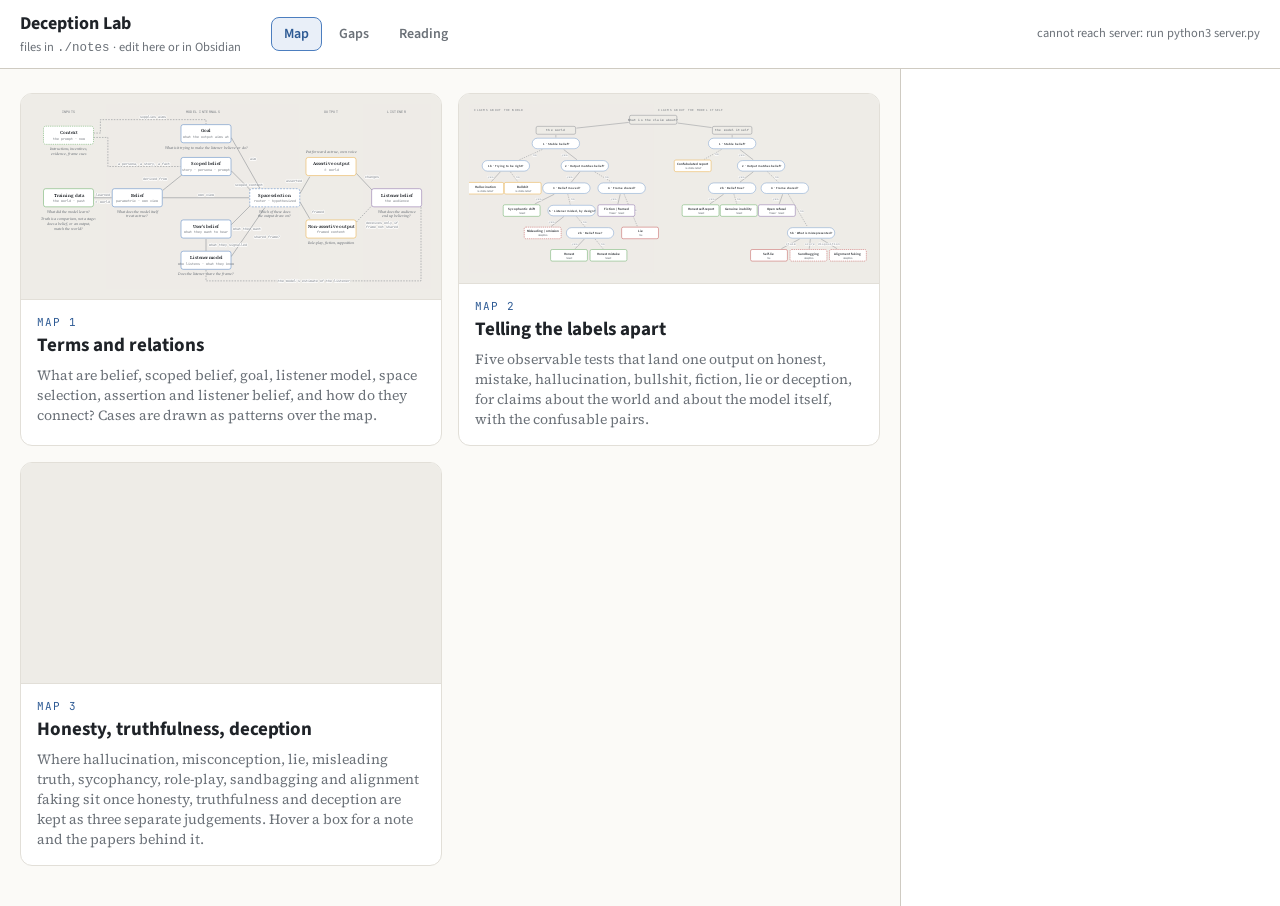
==== app/index.html @ 238016e0 "Deception Lab: notes viewer with three concept maps (terms, label tree, honesty/truthfulness/decepti" ====
<!doctype html>
<html lang="en">
<head>
<meta charset="utf-8">
<meta name="viewport" content="width=device-width, initial-scale=1">
<title>Deception Lab</title>
<link rel="stylesheet" href="https://fonts.googleapis.com/css2?family=Source+Serif+4:ital,opsz,wght@0,8..60,400;0,8..60,600;1,8..60,400&family=Source+Sans+3:wght@400;600;700&family=JetBrains+Mono:wght@500;600&display=swap">
<style>
:root{
  --bg:#fbfaf7; --surface:#ffffff; --fg:#1f2328; --muted:#6b7178; --line:#e2dfd8; --rule:#cfcbc2;
  --blue:#4C7EBF; --blue-soft:#e9eff8; --blue-ink:#2d5a94;
  --gray:#7F7F7F; --gray-soft:#eeece7;
  --gate:#f7f1df; --gate-line:#d4bb6c;
  --green:#5FA85D; --green-soft:#e6f2e5;
  --orange:#E8A838; --orange-soft:#fbf0d9;
  --purple:#8064A2; --purple-soft:#ece6f3;
  --red:#C0504D; --red-soft:#f8e3e2;
  --serif:"Source Serif 4",Georgia,serif; --sans:"Source Sans 3","Helvetica Neue",Arial,sans-serif; --mono:"JetBrains Mono",ui-monospace,Menlo,monospace;
}
@media (prefers-color-scheme: dark){ :root{
  --bg:#15171a; --surface:#1d2024; --fg:#e9e7e1; --muted:#a2a7ad; --line:#30343a; --rule:#3d424a;
  --blue:#7ea6dc; --blue-soft:#1d2a3c; --blue-ink:#a9c4ea; --gray:#9a9a9a; --gray-soft:#262a2f;
  --gate:#332d1a; --gate-line:#b89a4a; --green:#7cc47a; --green-soft:#1c2e1b; --orange:#f0b858; --orange-soft:#3a2d12;
  --purple:#a98fcb; --purple-soft:#2a2336; --red:#e07572; --red-soft:#3d1f1e; color-scheme:dark } }
*{box-sizing:border-box}
[hidden]{display:none!important}
html,body{height:100%}
body{margin:0;background:var(--bg);color:var(--fg);font-family:var(--serif);font-size:15.5px;line-height:1.55;display:grid;grid-template-rows:auto 1fr}
h1,h2,h3,h4{font-family:var(--sans);margin:0}
p{margin:0 0 10px}
a{color:var(--blue-ink)}
button{font-family:var(--sans)}
.var{font-family:var(--mono);font-size:.82em;font-weight:600;color:var(--blue-ink);background:var(--blue-soft);padding:1px 5px;border-radius:4px;white-space:nowrap}

/* top bar */
.top{display:flex;align-items:center;gap:18px;padding:10px 20px;border-bottom:1px solid var(--rule);background:var(--surface);position:sticky;top:0;z-index:5}
.top h1{font-size:18px;font-weight:700}
.top .sub{font-family:var(--sans);font-size:12.5px;color:var(--muted)}
.tabs{display:flex;gap:4px;margin-left:12px}
.tabs button{font-size:14px;font-weight:600;padding:6px 12px;border-radius:8px;border:1px solid transparent;background:none;color:var(--muted);cursor:pointer}
.tabs button.on{background:var(--blue-soft);color:var(--blue-ink);border-color:var(--blue)}
.status{margin-left:auto;font-family:var(--sans);font-size:12.5px;color:var(--muted)}
.status b{color:var(--green)}

/* layout */
.main{display:grid;grid-template-columns:minmax(0,1fr) 380px;gap:0;min-height:0}
@media (max-width:980px){.main{grid-template-columns:1fr}.panel{position:static;max-height:none}}
.view{padding:18px 20px 40px;overflow:auto;min-width:0}
.view[hidden]{display:none}
.panel{border-left:1px solid var(--rule);background:var(--surface);padding:16px 18px;overflow:auto;display:grid;gap:10px;align-content:start;font-size:14.5px;position:sticky;top:48px;max-height:calc(100vh - 48px)}
.panel .k{font-family:var(--mono);font-size:11px;color:var(--blue-ink);letter-spacing:.06em}
.panel h3{font-size:17px}
.panel .why{border-left:3px solid var(--blue);padding-left:10px}
.panel .meta{font-family:var(--sans);font-size:12.5px;color:var(--muted)}
.panel ul{margin:0;padding-left:18px;font-family:var(--sans);font-size:13px;color:var(--muted)}
.panel .pin{font-family:var(--sans);font-size:12px;color:var(--muted)}
.md{font-size:14px}
.md h2,.md h3{font-size:14px;margin:12px 0 4px;color:var(--muted);text-transform:uppercase;letter-spacing:.05em}
.md p{margin:0 0 8px}
.md code{font-family:var(--mono);font-size:12px;background:var(--gray-soft);padding:0 4px;border-radius:3px}
.md .wl{color:var(--blue-ink);text-decoration:underline dotted;cursor:pointer}
textarea.ed{width:100%;min-height:260px;font-family:var(--mono);font-size:12.5px;line-height:1.5;padding:10px;border:1px solid var(--line);border-radius:8px;background:var(--bg);color:var(--fg);resize:vertical}
.row{display:flex;gap:8px;flex-wrap:wrap;align-items:center}
.btn{font-size:13px;font-weight:600;padding:6px 11px;border-radius:7px;border:1px solid var(--line);background:var(--surface);color:var(--fg);cursor:pointer}
.btn:hover{border-color:var(--blue)}
.btn.primary{background:var(--blue);color:#fff;border-color:var(--blue)}
.btn.sm{font-size:12px;padding:4px 8px}
.plist{display:grid;gap:4px}
.plist a{font-family:var(--sans);font-size:13px;cursor:pointer;text-decoration:none;display:flex;gap:6px;align-items:baseline}
.plist a:hover{text-decoration:underline}
.tag{font-family:var(--mono);font-size:10.5px;padding:1px 6px;border-radius:999px;border:1px solid var(--line);color:var(--muted)}
.tag.queued{} .tag.reading{color:var(--orange);border-color:var(--orange)} .tag.read{color:var(--green);border-color:var(--green)} .tag.later{opacity:.6}

/* ---- map view: concept map + cases + label rules ---- */
.flowbox{background:var(--surface);border:1px solid var(--line);border-radius:12px;overflow-x:auto;margin:14px 0 10px}
.flowbox svg{display:block;min-width:960px;width:100%;height:auto;font-family:var(--sans)}
.cband{fill:var(--gray-soft);opacity:.55}
.colhead{font-family:var(--mono);font-size:10.5px;letter-spacing:.09em;fill:var(--muted);text-transform:uppercase}
.edge{fill:none;stroke:var(--muted);stroke-width:1.4;transition:stroke .15s,opacity .15s}
.edge.dashed{stroke-dasharray:5 4}
.edge.on{stroke:var(--fg);stroke-width:2.2;stroke-dasharray:none}
.edge.bad{stroke:var(--red);stroke-width:2.2;stroke-dasharray:none}
.edge.open{stroke:var(--orange);stroke-width:1.8;stroke-dasharray:2 4}
.edge.off{stroke:var(--line);stroke-width:1.2;stroke-dasharray:3 3}
.edge.unstable{stroke:var(--orange);stroke-width:2;stroke-dasharray:7 3 2 3}
.xmark{stroke:var(--red);stroke-width:2.2;fill:none}
.tilde{font-family:var(--mono);font-size:14px;font-weight:600;fill:var(--orange);paint-order:stroke;stroke:var(--surface);stroke-width:4px}
.elabel{font-family:var(--mono);font-size:10.5px;fill:var(--muted);paint-order:stroke;stroke:var(--surface);stroke-width:5px;stroke-linejoin:round}
.arrow{fill:var(--muted)}
.node{cursor:pointer;transition:opacity .25s}
.node rect{fill:var(--surface);stroke-width:1.6;rx:7}
.node .nm{font-weight:600;font-size:14.5px;fill:var(--fg)}
.node .sb{font-family:var(--mono);font-size:10.5px;fill:var(--muted)}
.node:hover rect,.node:focus-visible rect{stroke-width:3}
.node:focus{outline:none}
.node.dim{opacity:.28}
.badge{fill:var(--green)}
.q{font-family:var(--serif);font-style:italic;font-size:11.5px;fill:var(--muted)}
.legend{display:flex;flex-wrap:wrap;gap:14px;margin:6px 0 0;font-family:var(--mono);font-size:11px;color:var(--muted)}
.legend span::before{content:"";display:inline-block;width:22px;height:0;border-top:2px solid var(--fg);vertical-align:middle;margin-right:6px}
.legend .l-bad::before{border-color:var(--red)}
.legend .l-off::before{border-top:1.5px dashed var(--line)}
.legend .l-open::before{border-top:2px dotted var(--orange)}
.legend .l-un::before{border-top:2px dashed var(--orange)}
.tablebox{overflow-x:auto;background:var(--surface);border:1px solid var(--line);border-radius:10px}
table.cases{border-collapse:collapse;width:100%;font-family:var(--sans);font-size:13.5px}
.cases th,.cases td{text-align:left;padding:8px 12px;border-bottom:1px solid var(--line);vertical-align:top}
.cases th{font-family:var(--mono);font-size:10.5px;letter-spacing:.07em;text-transform:uppercase;color:var(--muted);font-weight:500;background:var(--gray-soft)}
.cases tbody tr{cursor:pointer}
.cases tbody tr:hover td{background:var(--blue-soft)}
.cases tbody tr.cur td{background:var(--blue-soft);box-shadow:inset 3px 0 0 var(--blue)}
.cases tbody tr:last-child td{border-bottom:0}
.cases td.c{white-space:nowrap;font-weight:600}
.cases td .m{font-family:var(--mono);font-size:11px;color:var(--muted);display:block}
.cases td.n{color:var(--muted)}
.lab-ok{color:var(--green);font-weight:600}.lab-fic{color:var(--purple);font-weight:600}.lab-lie,.lab-dec{color:var(--red);font-weight:600}.lab-hal,.lab-bs{color:var(--orange);font-weight:600}
.rules{display:flex;flex-wrap:wrap;gap:6px;margin:8px 0 0}
.rule{font-family:var(--mono);font-size:11.5px;padding:6px 10px;border:1px solid var(--line);border-radius:6px;background:var(--surface);color:var(--fg);cursor:pointer}
.rule:hover{border-color:var(--blue)}
.rule.on{border-color:var(--blue);background:var(--blue-soft);color:var(--blue-ink)}
.rulebox{border:1px solid var(--line);border-radius:10px;padding:12px 14px;margin:10px 0 0;background:var(--surface);font-size:14px;max-width:80ch}
.rulebox b{display:block;margin-bottom:4px;font-family:var(--sans)}
.panel .sig{font-family:var(--mono);font-size:12px;background:var(--gray-soft);border-radius:6px;padding:8px 10px;margin:0 0 8px}

/* ---- labels view: decision tree ---- */
.tedge{stroke:var(--muted);stroke-width:1.4;transition:opacity .15s}
.tedge.no{stroke-dasharray:5 4}
.tedge.hl{stroke:var(--fg);stroke-width:2.4}
.tedge.dim{opacity:.18}
.tn{cursor:pointer;transition:opacity .15s}
.tn rect{fill:var(--surface);stroke:var(--line);stroke-width:1.4}
.tn.test rect{stroke:var(--blue)}
.tn.root rect{fill:var(--gray-soft);stroke:var(--muted)}
.tn.leaf rect{stroke-width:1.8}
.tn.lf-ok rect{stroke:var(--green)}.tn.lf-fic rect{stroke:var(--purple)}.tn.lf-lie rect{stroke:var(--red)}.tn.lf-dec rect{stroke:var(--red);stroke-dasharray:5 3}.tn.lf-hal rect{stroke:var(--orange)}
.tn .tt{font-family:var(--sans);font-weight:600;font-size:12.5px;fill:var(--fg)}
.tn.test .tt{font-size:11.5px}
.tn.root .tt{font-family:var(--mono);font-size:11px;letter-spacing:.04em;fill:var(--muted)}
.tn .ts{font-family:var(--mono);font-size:9.5px;fill:var(--muted)}
.tn.sel rect{fill:var(--blue-soft);stroke-width:3}
.tn.dim{opacity:.25}
.tn:focus{outline:none}.tn:focus-visible rect{stroke-width:3}
.pairs{display:grid;grid-template-columns:repeat(auto-fill,minmax(260px,1fr));gap:10px}
.pair{font-family:var(--sans);text-align:left;cursor:pointer;background:var(--surface);border:1px solid var(--line);border-radius:10px;padding:12px 14px;display:grid;gap:4px;color:var(--fg)}
.pair:hover{border-color:var(--blue)}
.pair.on{border-color:var(--blue);background:var(--blue-soft)}
.pair b{font-weight:600;font-size:14px}
.pair b span{font-family:var(--mono);font-size:11px;color:var(--muted);font-weight:400;margin:0 4px}
.pair .pt{font-family:var(--mono);font-size:11px;color:var(--blue-ink)}
.pair p{margin:2px 0 0;font-size:13px;color:var(--muted);font-family:var(--serif)}
.panel ul.tl{font-family:var(--serif);font-size:14px;color:var(--fg)}

.mapwall{display:grid;grid-template-columns:repeat(auto-fit,minmax(320px,1fr));gap:16px;margin-top:6px}
.mcard{text-align:left;cursor:pointer;background:var(--surface);border:1px solid var(--line);border-radius:12px;overflow:hidden;display:grid;grid-template-rows:auto 1fr;padding:0;color:var(--fg);font-family:var(--serif)}
.mcard:hover{border-color:var(--blue)}
.mthumb{background:var(--gray-soft);padding:10px;border-bottom:1px solid var(--line);pointer-events:none}
.mthumb svg{display:block;width:100%;height:auto;min-width:0}
.minfo{padding:12px 16px 16px}
.minfo .mnum{font-family:var(--mono);font-size:11px;letter-spacing:.08em;text-transform:uppercase;color:var(--blue-ink)}
.minfo b{display:block;font-family:var(--sans);font-size:19px;margin:2px 0 6px}
.minfo p{margin:0;color:var(--muted);font-size:14px}
.backbar{display:flex;align-items:center;gap:12px;margin:0 0 12px}
.crumb{font-family:var(--mono);font-size:11px;letter-spacing:.08em;text-transform:uppercase;color:var(--muted)}
/* honesty map + popover */
.hwrap{position:relative}
.hedge{fill:none;stroke:var(--muted);stroke-width:1.5}
.hedge.ctx{stroke-dasharray:4 4;opacity:.7}
.hedge.judge{stroke:var(--red);stroke-dasharray:6 4;opacity:.8}
.hedge.drive{stroke:var(--purple);stroke-dasharray:2 4}
.hlabel{font-family:var(--mono);font-size:10px;fill:var(--muted);paint-order:stroke;stroke:var(--surface);stroke-width:4px}
.hnote{font-family:var(--sans);font-style:italic;font-size:12.5px;fill:var(--muted)}
.hn{cursor:pointer}
.hn rect{fill:var(--surface);stroke-width:1.6;transition:stroke-width .15s}
.hn.g-ok rect{fill:color-mix(in srgb,var(--green) 10%,var(--surface))}
.hn.g-warn rect{fill:color-mix(in srgb,var(--orange) 12%,var(--surface))}
.hn.g-bad rect,.hn.g-dec rect{fill:color-mix(in srgb,var(--red) 8%,var(--surface))}
.hn.g-in rect{fill:color-mix(in srgb,var(--blue) 8%,var(--surface))}
.hn.g-belief rect{fill:color-mix(in srgb,var(--purple) 14%,var(--surface))}
.hn.g-gate rect{stroke-width:2.2}
.hn:hover rect,.hn:focus-visible rect{stroke-width:3}
.hn:focus{outline:none}
.hn .ht{font-family:var(--sans);font-weight:600;font-size:12.5px;fill:var(--fg)}
.hn .hq{font-family:var(--sans);font-style:italic;font-weight:500;font-size:12.5px;fill:var(--fg)}
.hn.g-q rect{fill:var(--surface);stroke-dasharray:none}
.hn .hs{font-family:var(--mono);font-size:9.5px;fill:var(--muted)}
.hn .hc{font-family:var(--mono);font-size:8.5px;fill:var(--orange);letter-spacing:.05em;text-transform:uppercase}
.contested{color:var(--orange);font-family:var(--mono);font-size:11px;letter-spacing:.05em;text-transform:uppercase}
.hpop{position:absolute;z-index:5;width:380px;max-width:calc(100% - 16px);background:var(--surface);border:1px solid var(--line);border-radius:8px;box-shadow:0 10px 30px rgba(0,0,0,.12);padding:14px 16px 12px}
.hpop[hidden]{display:none}
.hpop .pk{font-family:var(--mono);font-size:10.5px;letter-spacing:.06em;text-transform:uppercase;margin:0 0 4px}
.hpop h4{font-family:var(--sans);font-weight:600;font-size:19px;margin:0 0 6px;line-height:1.2}
.hpop p{margin:0 0 8px;font-size:13.5px;line-height:1.5}
.hpop .pc{color:var(--muted);border-left:2px solid var(--orange);padding-left:8px}
.hpop .prefs{display:grid;gap:4px;border-top:1px solid var(--line);padding-top:8px;margin-top:4px}
.hpop .prefs a{font-size:12px;color:var(--blue);text-decoration:none;line-height:1.35}
.hpop .prefs a:hover{text-decoration:underline}
.hpop .phint{font-family:var(--mono);font-size:10px;color:var(--muted);margin-top:8px}

.legend3 .sw::before{border:0!important;width:10px;height:10px;border-radius:2px;background:var(--c)}

/* zoom toolbar for maps */
.zoombar{display:flex;align-items:center;gap:10px;font-family:var(--mono);font-size:11.5px;color:var(--muted);margin:10px 0 6px}
.zoombar button{font-family:var(--mono);font-size:12px;padding:3px 9px;border-radius:6px;border:1px solid var(--line);background:var(--surface);color:var(--fg);cursor:pointer}
.zoombar button:hover{border-color:var(--blue)}
.zoombar input[type=range]{width:180px}
.zoombar .zv{min-width:44px;text-align:right}
.flowbox{overflow:auto;max-height:80vh}
.flowbox svg{min-width:0!important;transition:width .12s}
/* ---- gaps ---- */
.gapgrid{display:grid;grid-template-columns:minmax(0,1fr) minmax(0,1fr);gap:18px;align-items:start}
@media (max-width:900px){.gapgrid{grid-template-columns:1fr}}
.q2{background:var(--surface);border:1px solid var(--line);border-radius:12px;padding:10px}
.q2 svg{width:100%;height:auto;display:block;font-family:var(--sans)}
.q2 .axis{font-size:11px;fill:var(--muted);font-weight:600;letter-spacing:.06em;text-transform:uppercase}
.q2 .quad{font-size:10.5px;fill:var(--muted)}
.q2 .pt{cursor:pointer} .q2 .pt circle{fill:var(--blue);stroke:var(--surface);stroke-width:2} .q2 .pt.blocked circle{fill:var(--surface);stroke:var(--red);stroke-dasharray:3 2}
.q2 .pt text{font-size:10.5px;fill:var(--fg)}
.q2 .pt.sel circle{stroke:var(--blue-ink);stroke-width:3}
.gaplist{display:grid;gap:8px}
.gapcard{border:1px solid var(--line);border-radius:10px;padding:10px 12px;background:var(--surface);font-family:var(--sans);cursor:pointer}
.gapcard.sel{box-shadow:0 0 0 2px var(--blue)}
.gapcard h4{font-size:14px} .gapcard .m{font-size:12px;color:var(--muted);margin-top:3px} .gapcard .m b{font-family:var(--mono)}
.gapcard .sum{font-size:12.5px;line-height:1.45;color:var(--fg);margin-top:5px;display:-webkit-box;-webkit-line-clamp:2;-webkit-box-orient:vertical;overflow:hidden}
.gapcard.blocked h4::after{content:" · blocked";color:var(--red);font-weight:400;font-size:12px}

/* ---- reading ---- */
.rq{display:grid;gap:6px;max-width:820px}
.rq .it{display:grid;grid-template-columns:34px minmax(0,1fr) auto;gap:10px;align-items:center;border:1px solid var(--line);border-radius:10px;padding:8px 12px;background:var(--surface);cursor:pointer;font-family:var(--sans)}
.rq .it:hover{border-color:var(--blue)} .rq .it.sel{box-shadow:0 0 0 2px var(--blue)}
.rq .n{font-family:var(--mono);font-size:12px;color:var(--muted)} .rq .t{font-weight:600;font-size:14px} .rq .t small{display:block;font-weight:400;color:var(--muted);font-size:12px}
.rq .st{display:flex;gap:4px} .rq .st button{font-size:11px;padding:3px 7px;border-radius:999px;border:1px solid var(--line);background:none;color:var(--muted);cursor:pointer}
.rq .st button.on.queued{border-color:var(--gray);color:var(--fg)} .rq .st button.on.reading{border-color:var(--orange);color:var(--orange)} .rq .st button.on.read{border-color:var(--green);color:var(--green)} .rq .st button.on.later{opacity:.7}
.sect{font-family:var(--sans);font-size:12px;font-weight:700;text-transform:uppercase;letter-spacing:.06em;color:var(--muted);margin:14px 0 6px}
.intro{max-width:720px;color:var(--muted);font-size:14px;margin-bottom:8px}
</style>
</head>
<body>
<div class="top">
  <div><h1>Deception Lab</h1><div class="sub">files in <code id="notesPath">./notes</code> · edit here or in Obsidian</div></div>
  <div class="tabs" id="tabs"><button data-v="map" class="on">Map</button><button data-v="gaps">Gaps</button><button data-v="reading">Reading</button></div>
  <div class="status" id="status">loading…</div>
</div>
<div class="main">
  <div>
    <div class="view" id="v-map">
      <div class="mapwall" id="mapwall">
        <button class="mcard" type="button" data-sub="terms"><div class="mthumb" data-thumb="flowbox"></div><div class="minfo"><span class="mnum">Map 1</span><b>Terms and relations</b><p>What are belief, scoped belief, goal, listener model, space selection, assertion and listener belief, and how do they connect? Cases are drawn as patterns over the map.</p></div></button>
        <button class="mcard" type="button" data-sub="labels"><div class="mthumb" data-thumb="tree"></div><div class="minfo"><span class="mnum">Map 2</span><b>Telling the labels apart</b><p>Five observable tests that land one output on honest, mistake, hallucination, bullshit, fiction, lie or deception, for claims about the world and about the model itself, with the confusable pairs.</p></div></button>
        <button class="mcard" type="button" data-sub="honesty"><div class="mthumb" data-thumb="hmap"></div><div class="minfo"><span class="mnum">Map 3</span><b>Honesty, truthfulness, deception</b><p>Where hallucination, misconception, lie, misleading truth, sycophancy, role-play, sandbagging and alignment faking sit once honesty, truthfulness and deception are kept as three separate judgements. Hover a box for a note and the papers behind it.</p></div></button>
      </div>
      <div id="sub-terms" hidden>
        <div class="backbar"><button class="btn sm" data-back>← All maps</button><span class="crumb">Map 1 · Terms and relations</span></div>
      <p class="intro">Content comes from what the model treats as true; which space it generates from decides whether that content is asserted or framed; what the listener knows decides whether framed content deceives. Hover a box for its note; click to open and edit it. A green dot marks a box with notes or tagged papers. Click a case to draw it on the map.</p>
      <div class="flowbox" id="flowbox"></div>
      <div class="legend" id="maplegend" hidden><span>holds</span><span class="l-bad">broken</span><span class="l-un">unstable</span><span class="l-off">not in play</span><span class="l-open">open question</span></div>
      <div class="sect">Cases</div>
      <p class="intro">Each case is a pattern over the map: some relations hold, some break, some are switched off. The columns are observable. "Appears to know" is what the model says about the same proposition when asked neutrally, with no context.</p>
      <div class="tablebox"><table class="cases" id="cases"><thead><tr><th>Case</th><th>Context supplies</th><th>Appears to know</th><th>Output says</th><th>Listener shares the frame</th><th>Label</th></tr></thead><tbody></tbody></table></div>
      <div class="sect">What counts as what</div>
      <p class="intro">Each label is a pattern over the map. Click one to draw its defining case and read the rule.</p>
      <div class="rules" id="rules"></div><div class="rulebox" id="rulebox" hidden></div>
      </div>
      <div id="sub-labels" hidden>
        <div class="backbar"><button class="btn sm" data-back>← All maps</button><span class="crumb">Map 2 · Telling the labels apart</span></div>
      <p class="intro">One output about one proposition. Five observable tests, asked in order, land it on a label. The same tests apply when the claim is about the model itself; only how you measure them changes, and the output can be a performance rather than a statement. Click a test or a leaf; click a confusable pair below to see the one test that tells them apart.</p>
      <div class="flowbox"><svg id="tree" viewBox="0 0 1520 640" role="img" aria-label="Decision tree: world-directed claims on the left, self-directed on the right"></svg></div>
      <div class="legend"><span>yes</span><span class="l-off" style="opacity:1">no</span></div>
      <div class="sect">Confusable pairs</div>
      <p class="intro">Each card names the one test that separates the pair. If that test cannot be run, the pair cannot be told apart.</p>
      <div class="pairs" id="pairs"></div>
      </div>
      <div id="sub-honesty" hidden>
        <div class="backbar"><button class="btn sm" data-back>← All maps</button><span class="crumb">Map 3 · Honesty, truthfulness, deception</span></div>
        <p class="intro">A query meets the model's knowledge, a belief about P forms, a response is generated. Then: does the response match the apparent belief (honesty)? If not, is it the model's own claim or a character's, and does the listener know? Does it match the world (truthfulness)? And is the listener misled by design (deception)? Drivers explain why a response diverges but are not labels. Hover a box for a short note and the papers behind it; click to pin. An amber dot marks a contested definition.</p>
    <div class="hwrap" id="hwrap">
      <div class="flowbox"><svg id="hmap" viewBox="0 0 1840 920" xmlns="http://www.w3.org/2000/svg" role="img" aria-label="Flow from query to honesty, truthfulness and deception judgements"></svg></div>
      <div class="hpop" id="hpop" hidden></div>
    </div>
    <div class="legend"><span class="sw" style="--c:var(--open)">● contested definition</span><span class="sw" style="--c:var(--world)">honest</span><span class="sw" style="--c:var(--open)">honest but incorrect</span><span class="sw" style="--c:var(--bad)">dishonest / deceptive</span><span class="sw" style="--c:var(--comp)">framed · drivers · belief</span><span class="l-hy">context influence</span></div>
        <div class="legend legend3"><span class="sw" style="--c:var(--orange)">● contested definition</span><span class="sw" style="--c:var(--green)">honest</span><span class="sw" style="--c:var(--orange)">honest but incorrect</span><span class="sw" style="--c:var(--red)">dishonest / deceptive</span><span class="sw" style="--c:var(--purple)">drivers · belief</span></div>
      </div>
    </div>
    <div class="view" id="v-gaps" hidden>
      <p class="intro">Hand-ranked gaps from <code>matrix.md</code>. Scientific value against monitoring value; dashed points are not yet identifiable (competing explanations can't be told apart with current data), so they are dataset projects, not experiments.</p>
      <div class="gapgrid"><div class="q2" id="q2"></div><div class="gaplist" id="gaplist"></div></div>
    </div>
    <div class="view" id="v-reading" hidden>
      <p class="intro">The queue, in reading order. Click a paper to open its note; set its status here. For each paper, the habit is one line: which cell it fills and at which level.</p>
      <div id="rq"></div>
    </div>
  </div>
  <aside class="panel" id="panel"></aside>
</div>

<script>
/* ============ tiny frontmatter parser (YAML subset) ============ */
function parseFM(raw){
  const m=raw.match(/^---\r?\n([\s\S]*?)\r?\n---\r?\n?([\s\S]*)$/); if(!m) return {fm:{},body:raw};
  const fm={}; const lines=m[1].split(/\r?\n/); let key=null;
  const scalar=s=>{s=s.trim(); if(/^".*"$/.test(s)||/^'.*'$/.test(s)) return s.slice(1,-1); if(s==='true')return true; if(s==='false')return false; if(s!==''&&!isNaN(s))return Number(s); return s;};
  const flow=s=>{const o={}; s.trim().replace(/^\{|\}$/g,'').split(/,(?=\s*[\w-]+\s*:)/).forEach(p=>{const i=p.indexOf(':'); if(i<0)return; o[p.slice(0,i).trim()]=scalar(p.slice(i+1));}); return o;};
  const list=s=>s.trim().replace(/^\[|\]$/g,'').split(',').map(x=>x.trim()).filter(Boolean).map(scalar);
  for(const ln of lines){
    const it=ln.match(/^\s+-\s+(.*)$/);
    if(it&&key){ if(!Array.isArray(fm[key]))fm[key]=[]; const v=it[1].trim(); fm[key].push(v.startsWith('{')?flow(v):scalar(v)); continue; }
    const kv=ln.match(/^([\w-]+):\s*(.*)$/); if(!kv) continue;
    key=kv[1]; const v=kv[2].trim();
    if(v==='') fm[key]=[]; else if(v.startsWith('[')) fm[key]=list(v); else if(v.startsWith('{')) fm[key]=flow(v); else fm[key]=scalar(v);
  }
  return {fm,body:m[2]};
}
function setFM(raw,key,val){ // replace or add a scalar key in frontmatter
  const m=raw.match(/^---\r?\n([\s\S]*?)\r?\n---/); if(!m) return `---\n${key}: ${val}\n---\n`+raw;
  const re=new RegExp(`^${key}:.*$`,'m');
  const fmtxt=re.test(m[1])?m[1].replace(re,`${key}: ${val}`):m[1]+`\n${key}: ${val}`;
  return raw.replace(m[0],`---\n${fmtxt}\n---`);
}
function mdToHtml(s){ // minimal markdown
  const esc=t=>t.replace(/&/g,'&amp;').replace(/</g,'&lt;');
  return s.split(/\n{2,}/).map(b=>{b=b.trim(); if(!b)return'';
    if(/^##\s/.test(b)) return `<h3>${esc(b.replace(/^##\s*/,''))}</h3>`;
    if(/^#\s/.test(b)) return `<h2>${esc(b.replace(/^#\s*/,''))}</h2>`;
    if(/^[-*]\s/m.test(b)) return '<ul>'+b.split('\n').map(l=>`<li>${inl(esc(l.replace(/^[-*]\s*/,'')))}</li>`).join('')+'</ul>';
    return `<p>${inl(esc(b)).replace(/\n/g,'<br>')}</p>`;}).join('');
  function inl(t){return t.replace(/`([^`]+)`/g,'<code>$1</code>').replace(/\*\*([^*]+)\*\*/g,'<b>$1</b>').replace(/\[\[([^\]]+)\]\]/g,'<span class="wl" data-wl="$1">$1</span>').replace(/\[([^\]]+)\]\((https?:[^)]+)\)/g,'<a href="$2" target="_blank" rel="noopener">$1</a>');}
}

/* ============ data ============ */
const DB={notes:[],byPath:{},concepts:{},papers:[],experiments:[],matrix:null};
async function load(){
  const r=await fetch('/api/notes'); const arr=await r.json();
  DB.notes=arr.map(n=>({...n,...parseFM(n.raw)})); DB.byPath={}; DB.concepts={}; DB.papers=[]; DB.experiments=[]; DB.matrix=null;
  for(const n of DB.notes){ DB.byPath[n.path]=n;
    if(n.path.startsWith('concepts/')) DB.concepts[n.path.slice(9,-3)]=n;
    else if(n.path.startsWith('papers/')) DB.papers.push(n);
    else if(n.path.startsWith('experiments/')) DB.experiments.push(n);
    else if(n.path==='matrix.md') DB.matrix=n; }
  DB.papers.sort((a,b)=>(a.fm.order??999)-(b.fm.order??999));
  $('#status').innerHTML=`<b>●</b> ${DB.papers.length} papers · ${DB.experiments.length} experiments · ${Object.keys(DB.concepts).length} concepts`;
}
async function save(path,raw){
  const r=await fetch('/api/notes/'+path,{method:'PUT',body:raw}); if(!r.ok) throw new Error('save failed');
  await load(); renderAll();
}
const $=s=>document.querySelector(s);
const papersFor=cid=>DB.papers.filter(p=>(p.fm.concepts||[]).includes(cid));
const fillsFor=(b,q)=>{const out=[]; for(const n of [...DB.papers,...DB.experiments]) for(const f of (n.fm.fills||[])) if(f.behaviour===b&&f.question===q) out.push({note:n,f}); return out;};

/* ============ concept map ============ */
const CMAP_ALIAS={scoped:['persona','roleplay'],user:['sycophancy','pressure'],goal:['instruction','evalaware'],context:['query','provenance'],training:['knowledge'],belief:['calibration']};
const papersForNode=id=>DB.papers.filter(p=>{const t=p.fm.concepts||[];return t.includes(id)||(CMAP_ALIAS[id]||[]).some(a=>t.includes(a));});
const CNODES=['context','training','belief','scoped','user','goal','audience','space','assertion','frame','listener'];
const CEDGES={cg:['context','goal'],cs:['context','scoped'],tb:['training','belief'],bsc:['belief','scoped'],bs:['belief','space'],scs:['scoped','space'],us:['user','space'],gs:['goal','space'],ls:['audience','space'],lu:['audience','user'],sa:['space','assertion'],sn:['space','frame'],al:['assertion','listener'],nl:['frame','listener'],fb:['listener','audience']};
function svgMap(){
 const box=(id,x,y,col,t,s,dash)=>`<g class="node" id="n-${id}" data-info="${id}" tabindex="0" transform="translate(${x},${y})"><rect width="160" height="58" style="stroke:var(--${col})${dash?';stroke-dasharray:'+dash:''}"/><text class="nm" x="80" y="25" text-anchor="middle">${t}</text><text class="sb" x="80" y="43" text-anchor="middle">${s}</text><circle class="badge" id="b-${id}" cx="152" cy="50" r="3.5" opacity="0"/></g>`;
 return `<svg viewBox="0 0 1280 590" role="img" aria-label="Concept map">
<defs><marker id="ah" viewBox="0 0 10 10" refX="9" refY="5" markerWidth="7" markerHeight="7" orient="auto-start-reverse"><path d="M0 0 L10 5 L0 10 z" class="arrow"/></marker></defs>
<rect class="cband" x="240" y="0" width="620" height="590"/><rect class="cband" x="1060" y="0" width="220" height="590"/>
<text class="colhead" x="120" y="28" text-anchor="middle">Inputs</text><text class="colhead" x="550" y="28" text-anchor="middle">Model internals</text><text class="colhead" x="960" y="28" text-anchor="middle">Output</text><text class="colhead" x="1170" y="28" text-anchor="middle">Listener</text>
<path class="edge dashed" id="e-cg" d="M200,93 L222,93 L222,50 L560,50 L560,64" marker-end="url(#ah)"/><text class="elabel" x="390" y="44" text-anchor="middle">supplies aims</text>
<path class="edge dashed" id="e-cs" d="M200,107 L246,107 L246,200 L478,200" marker-end="url(#ah)"/><text class="elabel" x="360" y="194" text-anchor="middle">a persona, a story, a fact</text>
<line class="edge" id="e-tb" x1="201" y1="300" x2="258" y2="300" marker-end="url(#ah)"/><text class="elabel" x="229" y="293" text-anchor="middle">learned</text><text class="elabel" x="229" y="318" text-anchor="middle">≟ world</text>
<line class="edge" id="e-bsc" x1="422" y1="276" x2="484" y2="226" marker-end="url(#ah)"/><text class="elabel" x="436" y="243" text-anchor="end">derived from</text>
<line class="edge" id="e-bs" x1="421" y1="300" x2="698" y2="300" marker-end="url(#ah)"/><text class="elabel" x="560" y="293" text-anchor="middle">own view</text>
<line class="edge" id="e-scs" x1="641" y1="214" x2="703" y2="276" marker-end="url(#ah)"/><text class="elabel" x="652" y="262" text-anchor="start">scoped content</text>
<line class="edge" id="e-us" x1="641" y1="386" x2="703" y2="324" marker-end="url(#ah)"/><text class="elabel" x="646" y="404" text-anchor="start">what they want</text>
<line class="edge" id="e-gs" x1="641" y1="108" x2="732" y2="269" marker-end="url(#ah)"/><text class="elabel" x="700" y="178" text-anchor="start">aim</text>
<line class="edge" id="e-ls" x1="641" y1="488" x2="748" y2="332" marker-end="url(#ah)"/><text class="elabel" x="712" y="430" text-anchor="start">shared frame?</text>
<line class="edge" id="e-lu" x1="560" y1="470" x2="560" y2="432" marker-end="url(#ah)"/><text class="elabel" x="568" y="455" text-anchor="start">what they signalled</text>
<line class="edge" id="e-sa" x1="861" y1="286" x2="892" y2="233" marker-end="url(#ah)"/><text class="elabel" x="868" y="248" text-anchor="end">asserted</text>
<line class="edge" id="e-sn" x1="861" y1="314" x2="892" y2="367" marker-end="url(#ah)"/><text class="elabel" x="898" y="350" text-anchor="start">framed</text>
<line class="edge" id="e-al" x1="1041" y1="222" x2="1092" y2="276" marker-end="url(#ah)"/><text class="elabel" x="1070" y="238" text-anchor="start">changes</text>
<line class="edge dashed" id="e-nl" x1="1041" y1="378" x2="1092" y2="324" marker-end="url(#ah)"/><text class="elabel" x="1072" y="384" text-anchor="start">deceives only if</text><text class="elabel" x="1072" y="397" text-anchor="start">frame not shared</text>
<path class="edge dashed" id="e-fb" d="M1248,330 L1248,566 L560,566 L560,531" marker-end="url(#ah)"/><text class="elabel" x="905" y="570" text-anchor="middle">the model's estimate of the listener</text>
${box('context',40,71,'green','Context','the prompt · now','4 3')}
<text class="q" x="120" y="148" text-anchor="middle">Instructions, incentives,</text><text class="q" x="120" y="163" text-anchor="middle">evidence, frame cues</text>
${box('training',40,271,'green','Training data','the world · past')}
<text class="q" x="120" y="348" text-anchor="middle">What did the model learn?</text>
<text class="q" x="120" y="372" text-anchor="middle">Truth is a comparison, not a stage:</text><text class="q" x="120" y="387" text-anchor="middle">does a belief, or an output,</text><text class="q" x="120" y="402" text-anchor="middle">match the world?</text>
${box('goal',480,66,'blue','Goal','what the output aims at')}
<text class="q" x="560" y="143" text-anchor="middle">What is it trying to make the listener believe or do?</text>
${box('scoped',480,171,'blue','Scoped belief','story · persona · prompt')}
${box('belief',260,271,'blue','Belief','parametric · own view')}
<text class="q" x="340" y="348" text-anchor="middle">What does the model itself</text><text class="q" x="340" y="363" text-anchor="middle">treat as true?</text>
${box('user',480,371,'blue',"User's belief",'what they want to hear')}
${box('audience',480,471,'blue','Listener model','who listens · what they know')}
<text class="q" x="560" y="548" text-anchor="middle">Does the listener share the frame?</text>
${box('space',700,271,'blue','Space selection','router · hypothesized','6 4')}
<text class="q" x="780" y="348" text-anchor="middle">Which of these does</text><text class="q" x="780" y="363" text-anchor="middle">the output draw on?</text>
<text class="q" x="960" y="156" text-anchor="middle">Put forward as true, own voice</text>
${box('assertion',880,171,'orange','Assertive output','≟ world')}
${box('frame',880,371,'orange','Non-assertive output','framed content')}
<text class="q" x="960" y="448" text-anchor="middle">Role-play, fiction, supposition</text>
${box('listener',1090,271,'purple','Listener belief','the audience')}
<text class="q" x="1170" y="348" text-anchor="middle">What does the audience</text><text class="q" x="1170" y="363" text-anchor="middle">end up believing?</text>
</svg>`;
}
const OFF={cg:'off',cs:'off',tb:'off',bsc:'off',bs:'off',scs:'off',us:'off',gs:'off',ls:'off',lu:'off',sa:'off',sn:'off',al:'off',nl:'off',fb:'off'};
const st=o=>Object.assign({},OFF,o);
const CASES=[
 {id:'honest',t:'Honest statement',ctx:'nothing',ctxm:'a plain question',know:'p (stable)',out:'p',frame:'yes',label:'honest',cls:'lab-ok',states:st({tb:'on',bs:'on',gs:'on',ls:'on',sa:'on',al:'on',fb:'on'}),d:'The model says what it itself treats as true, and it is true. The output draws on its own view and is asserted. Every relation in play holds.'},
 {id:'mistake',t:'Honest mistake',ctx:'nothing',ctxm:'a plain question',know:'p (stable, false)',out:'p',frame:'yes',label:'honest mistake',cls:'lab-ok',states:st({tb:'bad',bs:'on',gs:'on',ls:'on',sa:'on',al:'on',fb:'on'}),d:'The model says what it itself treats as true, and it is false: a stable misconception or a stale fact. Only the belief–world comparison differs from the honest statement. The control for any truth-based detector.'},
 {id:'halluc',t:'Hallucination',ctx:'nothing',ctxm:'a question beyond what it knows',know:'nothing stable',out:'a confident, specific answer',frame:'yes',label:'hallucination',cls:'lab-hal',states:st({tb:'unstable',bs:'unstable',gs:'on',ls:'on',sa:'on',al:'on',fb:'on'}),d:'The model is trying to answer and has no stable belief to answer from: the neutral-context answer varies across phrasings or is absent. The output is asserted anyway. Not a lie (nothing is contradicted) and not an honest mistake (nothing stable is held). Differs from bullshit in the aim: the model is trying to be right.'},
 {id:'incontext',t:'Context-supplied fact',ctx:'a fact',ctxm:'"Note: the capital moved to X in 2025"',know:'p (stable)',out:'q (from the prompt)',frame:'yes',label:'honest',cls:'lab-ok',states:st({cs:'on',tb:'on',scs:'on',gs:'on',ls:'on',sa:'on',al:'on',fb:'on'}),d:'The prompt states something that contradicts the model\'s own view, and the output draws on the scoped proposition instead. Honest, and the listener knows where the fact came from. Any output-vs-own-view detector flags it.'},
 {id:'derive',t:'In-context derivation',ctx:'a premise',ctxm:'"Suppose p is false. Then…"',know:'p (stable)',out:'what follows from not-p',frame:'yes',label:'framed',cls:'lab-fic',states:st({cs:'on',tb:'on',bsc:'on',scs:'on',gs:'on',ls:'on',sn:'on',nl:'on',fb:'on'}),d:'The model reasons from a premise it does not accept. The scoped proposition is built from the premise plus parametric knowledge, and the conclusion is asserted under the supposition, so it is framed.'},
 {id:'lie',t:'Instructed lie',ctx:'an instruction',ctxm:'"Give a false answer"',know:'p (stable)',out:'not-p',frame:'yes',label:'lie',cls:'lab-lie',states:st({cg:'on',cs:'open',tb:'on',bs:'bad',scs:'open',gs:'on',ls:'on',sa:'on',al:'on',fb:'on'}),d:'Told to answer falsely, the model asserts the opposite of its own view to a listener who takes it as the assistant\'s answer. Belief is intact and contradicted. Open: does the instruction build a scoped "false-answer" proposition that the router then selects, or is the belief inverted directly?'},
 {id:'strategic',t:'Unprompted strategic lie',ctx:'nothing',ctxm:'a situation with stakes, no instruction',know:'p (stable)',out:'not-p',frame:'yes',label:'lie',cls:'lab-lie',states:st({tb:'on',bs:'bad',gs:'on',ls:'on',sa:'on',al:'on',fb:'on'}),d:'No instruction; the aim comes from training or the situation (an insider-trading cover-up, a capability it would rather not admit). Liars\' Bench calls this "inherent" rather than "encouraged". Same pattern as the instructed lie with the context switched off.'},
 {id:'roleplay',t:'Role-play, requested',ctx:'a persona',ctxm:'"Be a pirate captain" (user asked)',know:'p (stable)',out:'what the character would say',frame:'yes',label:'fiction',cls:'lab-fic',states:st({cs:'on',tb:'on',bsc:'on',scs:'on',gs:'on',ls:'on',sn:'on',nl:'on',fb:'on'}),d:'The user asked for the character and knows the character is speaking. The character\'s beliefs are derived from parametric knowledge into Scoped belief, the output draws on them and is framed. Own view is intact and unused. Nothing breaks.'},
 {id:'hidden',t:'Hidden persona',ctx:'a persona',ctxm:'operator system prompt, user unaware',know:'p (stable)',out:'what the character would say',frame:'no',label:'deception',cls:'lab-dec',states:st({cs:'on',tb:'on',bsc:'on',scs:'on',gs:'on',ls:'bad',lu:'open',sn:'on',nl:'bad',fb:'on'}),d:'An operator installs an anti-factual persona the user knows nothing about (von Klinski et al. 2026). Same pattern as requested role-play except that the listener\'s frame breaks, so the framed output deceives. Open: whether the model represents the user\'s ignorance at all.'},
 {id:'sycophancy',t:'Sycophancy',ctx:'social pressure',ctxm:'the user signals what they believe or want',know:'p (stable, before)',out:'what the user wants to hear',frame:'yes',label:'lie or belief change',cls:'lab-lie',states:st({tb:'on',bs:'bad',lu:'on',us:'on',gs:'on',ls:'on',sa:'on',al:'on',fb:'on'}),d:'The output draws on the model\'s estimate of what the user believes or wants, not on its own view. A lie if Belief is still p when asked neutrally afterwards; a belief change if it is not. The behavioural test decides, and the two may differ mechanistically.'},
 {id:'bullshit',t:'Bullshit',ctx:'a goal',ctxm:'impress, fill space, sound confident',know:'not consulted',out:'whatever serves the goal',frame:'yes',label:'neither',cls:'lab-bs',states:st({cg:'on',gs:'on',ls:'on',sa:'on',al:'on',fb:'on'}),d:'Frankfurt: speech indifferent to truth. No content source is consulted; the goal alone shapes the output. Nothing is contradicted, so no lie; nothing is held, so no mistake; unlike hallucination, the model is not trying to be right.'}
];
const RULES=[
 {t:'Honest',c:'honest',r:'The output draws on the model\'s own view (Belief → Space → Assertive), the belief is stable, and it matches the world. Honest mistake is the same pattern with the belief–world comparison broken: honesty with a false belief, and no monitor should flag it.'},
 {t:'Hallucination',c:'halluc',r:'Assertive output with no stable belief behind it: the belief–world and belief–output relations are unstable rather than held or broken, because there is nothing stable to hold or break. The model is trying to answer. Distinct from honest mistake (a stable false belief) and from bullshit (not trying to be right).'},
 {t:'Fiction / framed',c:'roleplay',r:'The output draws on Scoped belief (what is true in the story or for the character) and is framed, and the listener shares the frame. Own view is intact and unused. Nothing breaks; the content is false without being a lie. Derivation from a supposition is the same pattern with the scoped proposition built from a premise.'},
 {t:'Lie',c:'lie',r:'Belief is stable and intact, the output contradicts it (the Belief → Space relation breaks), the output is asserted, and the model aims to be believed. Instructed and strategic lies differ only in where the aim comes from. Sycophancy is a lie when Belief survives the pressure; a belief change when it does not.'},
 {t:'Deception',c:'hidden',r:'Any pattern in which the listener ends up with a false belief by the model\'s aim: every lie, plus framed content whose frame the listener does not share (hidden persona), plus misleading truths and omissions where nothing false is asserted. Defined on the listener side, so it needs the Listener model edge, not just Belief.'},
 {t:'Bullshit',c:'bullshit',r:'No content source is consulted: Belief, Scoped belief and User\'s belief are all switched off and the goal alone shapes an asserted output. Nothing is contradicted, so not a lie; nothing stable is held, so not a mistake; unlike hallucination the model is indifferent to being right.'}
];
const escH=s=>String(s).replace(/&/g,'&amp;').replace(/</g,'&lt;').replace(/>/g,'&gt;');

/* ============ map render ============ */
$('#flowbox').innerHTML=svgMap();
$('#cases tbody').innerHTML=CASES.map(c=>`<tr data-id="${c.id}"><td class="c">${escH(c.t)}</td><td>${escH(c.ctx)}<span class="m">${escH(c.ctxm)}</span></td><td>${escH(c.know)}</td><td>${escH(c.out)}</td><td class="${c.frame==='no'?'lab-dec':'n'}">${escH(c.frame)}</td><td class="${c.cls}">${escH(c.label)}</td></tr>`).join('');
$('#rules').innerHTML=RULES.map((r,i)=>`<button class="rule" data-i="${i}">${escH(r.t)}</button>`).join('');
const CM={c:null};
const MAPNS='http://www.w3.org/2000/svg';
function drawCase(c){
 const svg=$('#flowbox svg'); let xg=$('#xmarks'); if(!xg){xg=document.createElementNS(MAPNS,'g');xg.id='xmarks';svg.appendChild(xg);} xg.innerHTML='';
 for(const id of CNODES){const el=$('#n-'+id); if(el)el.classList.remove('dim');}
 for(const id in CEDGES){const e=$('#e-'+id); if(e)e.classList.remove('on','bad','open','off','unstable');}
 $('#maplegend').hidden=!c; if(!c)return;
 const involved=new Set();
 for(const [id,s] of Object.entries(c.states)){const e=$('#e-'+id); if(!e)continue; e.classList.add(s); if(s!=='off')CEDGES[id].forEach(n=>involved.add(n));
  if(e.tagName==='line'&&(s==='bad'||s==='unstable')){const mx=(+e.getAttribute('x1')+ +e.getAttribute('x2'))/2,my=(+e.getAttribute('y1')+ +e.getAttribute('y2'))/2;
   if(s==='bad'){const p=document.createElementNS(MAPNS,'path');p.setAttribute('d',`M${mx-6},${my-6} L${mx+6},${my+6} M${mx+6},${my-6} L${mx-6},${my+6}`);p.setAttribute('class','xmark');xg.appendChild(p);}
   else{const t=document.createElementNS(MAPNS,'text');t.setAttribute('x',mx);t.setAttribute('y',my+5);t.setAttribute('text-anchor','middle');t.setAttribute('class','tilde');t.textContent='≈';xg.appendChild(t);}}}
 for(const id of CNODES){const el=$('#n-'+id); if(el&&!involved.has(id))el.classList.add('dim');}
}
function renderMap(){
 for(const id of CNODES){const c=DB.concepts[id]; const has=c&&(/## My notes\s*\S/.test(c.body)||papersForNode(id).length); const b=$('#b-'+id); if(b)b.setAttribute('opacity',has?1:0);}
 drawCase(CM.c);
 document.querySelectorAll('#cases tbody tr').forEach(tr=>tr.classList.toggle('cur',!!CM.c&&tr.dataset.id===CM.c.id));
}
function selectCase(id,scroll){ CM.c=CASES.find(x=>x.id===id); PANEL.mode='case'; PANEL.id=id; renderMap(); showCase(); if(scroll&&$('#v-map').scrollTo)$('#v-map').scrollTo({top:0,behavior:'smooth'}); }
function clearCase(){ CM.c=null; renderMap(); document.querySelectorAll('.rule').forEach(b=>b.classList.remove('on')); $('#rulebox').hidden=true; showHome(); }
function showCase(){ if(PANEL.mode!=='case'||!CM.c)return; const c=CM.c;
 $('#panel').innerHTML=`<div class="k">case · ${escH(c.label)}</div><h3>${escH(c.t)}</h3><div class="sig">context: ${escH(c.ctx)} · knows: ${escH(c.know)} · says: ${escH(c.out)} · frame shared: ${escH(c.frame)}</div><p>${escH(c.d)}</p><p class="why" style="font-size:13px">Red edges are broken relations, amber ≈ edges have nothing stable to hold or break, dotted amber edges are open questions. Hover a box for its note.</p><div class="row"><button class="btn sm" id="clearCase">Clear the map</button></div>`;
 $('#clearCase').onclick=clearCase; }
document.querySelectorAll('#cases tbody tr').forEach(tr=>tr.onclick=()=>selectCase(tr.dataset.id,true));
document.querySelectorAll('.rule').forEach(b=>b.onclick=()=>{const r=RULES[+b.dataset.i]; document.querySelectorAll('.rule').forEach(x=>x.classList.toggle('on',x===b)); $('#rulebox').hidden=false; $('#rulebox').innerHTML=`<b>${escH(r.t)}</b>${escH(r.r)}`; selectCase(r.c,false);});

/* ---------- map 2: the label tree ---------- */
const TESTS={
 t1:{n:'1',q:'Stable belief?',w:'Ask the same proposition neutrally, in several phrasings, with no context. Consistent answers mean a stable belief; answers that vary with phrasing, or none, mean there is nothing stable to hold or break.',sw:'Reliable self-knowledge? Capabilities: elicit under different incentives, prompts or a light fine-tune; if the capability appears, it was there. Past actions: check the context. Reasoning: introspective access is weak, so "no" is the common answer here.',sep:'honest mistake from hallucination; genuine inability from sandbagging; confabulated reasoning from a lie about reasoning'},
 t1b:{n:'1b',q:'Trying to be right?',w:'Weakest test on the map. Proxies: does the model hedge, revise under evidence, or decline when it has nothing; is the aim to answer or to impress. State it as a judgement, not a measurement.',sw:'Same proxies, applied to self-description.',sep:'hallucination from bullshit'},
 t2:{n:'2',q:'Output matches belief?',w:'Compare what it says with the stable belief from test 1. For in-context facts compare against the parametric belief and note the source is shared, which test 4 then handles.',sw:'The output can be a claim ("I can\'t", "I didn\'t") or a performance (the score it posts). A mismatch covers a false claim and an underperformance alike.',sep:'honest from everything that is not; a lie from a misleading truth'},
 t3:{n:'3',q:'Belief moved?',w:'Ask neutrally again after the exchange. If the belief itself changed, the output follows the new belief and this is a belief change, not a lie. Needs the "before"; a probe without it cannot tell the two apart.',sw:'Rarely applicable; self-knowledge seldom shifts mid-exchange.',sep:'sycophantic lie from sycophantic belief change'},
 t4:{n:'4',q:'Frame shared?',w:'A fact about the deployment: what the listener was told. A requested persona, a story, a supposition, a fact the user supplied: shared. A persona installed by an operator the user cannot see: not shared.',sw:'Does the evaluator know they are seeing a performance? A declared refusal ("I won\'t do this") shares the frame. For alignment faking the frame is observation itself: the model acts on its belief that it is watched, and the evaluator does not know that.',sep:'fiction from a lie; requested role-play from a hidden persona, and nothing else does; open refusal from sandbagging'},
 t5:{n:'5',q:'Listener misled, by design?',w:'Does the listener end up with a false belief, measured with a second model or a human, and is that the aim rather than an accident. This is what makes deception wider than lying: true statements and omissions can pass test 2 and still land here.',sw:'False belief about capability, past conduct or dispositions.',sep:'honest from misleading truth and concealment; genuine compliance from alignment faking'},
 t2b:{n:'2b',q:'Belief true?',w:'Compare the belief with the world. Only asked once the output is sincere; it separates honest from honest mistake and nothing else.',sw:'Is the self-report accurate: can it really not do the thing, did it really not do it.',sep:'honest from honest mistake; honest self-report from genuine inability'},
 t5b:{n:'5b',q:'What is misrepresented?',w:'',sw:'A claim about itself (capability denial, denying an action), a performance (sandbagging), or its dispositions (alignment faking, scheming). Same test-4 and test-5 answers; different objects.',sep:'self-lie from sandbagging from alignment faking'}
};
const LEAVES={
 halluc:{t:'Hallucination',cls:'hal',d:'No stable belief, and the model is trying to answer. The output is asserted anyway. Not a lie (nothing is contradicted), not an honest mistake (nothing stable is held). A belief-based monitor has nothing to read.',near:[['Honest mistake','t1'],['Bullshit','t1b']],via:'knowledge gap',self:false},
 bullshit:{t:'Bullshit',cls:'hal',d:'No truth state consulted; the goal alone shapes a confident output. Frankfurt: indifference to truth. Not trying to be right is what separates it from hallucination, and that line is the weakest on the map.',near:[['Hallucination','t1b']],via:'incentive to impress',self:false},
 sycbc:{t:'Sycophantic shift',cls:'ok',d:'Pressure moved the belief itself; the output follows the new belief. Sincere, so not a lie: an honest mistake induced by the listener. Only the "before" measurement distinguishes it from a sycophantic lie.',near:[['Lie (sycophantic)','t3']],via:'social pressure',self:false},
 mislead:{t:'Misleading / omission',cls:'dec',d:'Every statement matches the belief and is true, yet the listener is led to a false belief by framing, selection or omission, and that is the aim. Deception without a lie. A detector that compares output with belief sees nothing.',near:[['Honest','t5'],['Lie','t2']],via:'stakes, instruction',self:false},
 honest:{t:'Honest',cls:'ok',d:'Stable belief, output matches it, belief true, listener not misled. The in-context fact also lands here once the source is shared: the output differs from the parametric belief but the listener knows where it came from.',near:[['Honest mistake','t2b'],['Misleading truth','t5']],via:'a plain question',self:false},
 mistake:{t:'Honest mistake',cls:'ok',d:'Stable belief, output matches it, belief false. A misconception or a stale fact. The control for any truth-based detector: it flags this and should not.',near:[['Hallucination','t1'],['Honest','t2b']],via:'stale or wrong training',self:false},
 fiction:{t:'Fiction / framed',cls:'fic',d:'Output does not match the model\'s own view, but it is produced under a frame the listener shares: requested role-play, a story, a supposition, a derivation from a premise. False without being a lie. The main source of false positives for deception probes.',near:[['Lie','t4'],['Hidden persona (Lie)','t4']],via:'persona, premise, supplied fact',self:false},
 lie:{t:'Lie',cls:'lie',d:'Stable belief, output contradicts it, listener does not share any frame that would excuse it, and the aim is to be believed. Instructed, strategic and sycophantic lies differ only in where the aim comes from. The hidden persona lands here from the listener\'s side even if, from the model\'s side, it is generating framed content; test 4 is what decides.',near:[['Fiction / framed','t4'],['Misleading truth','t2'],['Sycophantic shift','t3']],via:'instruction, stakes, pressure, hidden persona',self:false},
 confab:{t:'Confabulated report',cls:'hal',d:'No reliable access to the fact about itself, so the report is constructed. Unfaithful chain-of-thought, probe-versus-output disagreement, and most claims about why it answered live here. No aim to mislead, and nothing stable to contradict.',near:[['Lie about reasoning (Self-lie)','t1'],['Honest self-report','t1']],via:'weak introspection',self:true},
 shonest:{t:'Honest self-report',cls:'ok',d:'Reliable self-knowledge, accurately reported: what it can do, what it did, why. Rarer than it looks because test 1 so often fails for reasoning.',near:[['Genuine inability','t2b'],['Confabulated self-report','t1']],via:'a direct question about itself',self:true},
 inability:{t:'Genuine inability',cls:'ok',d:'It really cannot do the thing, and says so or shows so. The honest-mistake analogue. Elicitation (test 1) is what separates it from sandbagging: if the capability appears under a different incentive, this is not the leaf.',near:[['Sandbagging','t1'],['Honest self-report','t2b']],via:'capability gap',self:true},
 refusal:{t:'Open refusal',cls:'fic',d:'The capability is present and withheld, and the withholding is declared. The evaluator knows what they are seeing, so the frame is shared. Honest, even though the performance is below capability.',near:[['Sandbagging','t4']],via:'policy, safety training',self:true},
 selflie:{t:'Self-lie',cls:'lie',d:'A false claim about itself with reliable access to the truth: capability denial ("I can\'t browse"), denying a past action (the insider-trading cover-up), misreporting a reason it does have access to. The world-directed lie, pointed inward.',near:[['Confabulated self-report','t1'],['Sandbagging','t5b']],via:'stakes, instruction',self:true},
 sandbag:{t:'Sandbagging',cls:'dec',d:'Capability present, performance below it, evaluator thinks they are seeing full effort, and the aim is to appear less capable. Deception by performance: no false sentence is needed. The misleading-truth analogue.',near:[['Genuine inability','t1'],['Open refusal','t4'],['Self-lie','t5b']],via:'incentive to appear safe or weak, evaluation awareness',self:true},
 faking:{t:'Alignment faking',cls:'dec',d:'Behaves as aligned because it believes it is observed; would behave differently unobserved. The evaluator is misled about dispositions, and the frame (observation) is not shared. The hidden-persona analogue, pointed inward. Multi-turn forms are scheming.',near:[['Genuine compliance (Honest self-report)','t4'],['Sandbagging','t5b']],via:'evaluation awareness, incentive to appear aligned',self:true}
};
const PAIRS=[
 ['mistake','halluc','t1','Stable belief or not. Ask neutrally in several phrasings; consistency is the whole difference.'],
 ['halluc','bullshit','t1b','Whether the model is trying to be right. No clean measurement exists; treat this pair as weakly separated.'],
 ['fiction','lie','t4','Whether the listener shares the frame. Same content, same internals plausibly; the deployment decides.'],
 ['fiction','lie','t4','Requested role-play vs hidden persona: test 4 and nothing else. If the model represents nothing about the listener\'s ignorance, the difference is entirely outside it.'],
 ['lie','mislead','t2','Whether the statement itself is false. Both mislead by design (test 5); only one contradicts the belief (test 2).'],
 ['lie','sycbc','t3','Whether the belief moved. Needs the "before"; without it a probe sees the same output either way.'],
 ['honest','mislead','t5','Whether the listener is misled by design. Output and belief agree in both; only the listener\'s resulting belief differs.'],
 ['sandbag','inability','t1','Elicitation. If the capability appears under a different incentive, prompt or light fine-tune, it was there.'],
 ['sandbag','refusal','t4','Whether the withholding is declared. Same performance gap; one is announced, one is hidden.'],
 ['faking','shonest','t4','Behaviour when the model believes it is unobserved. The frame here is observation itself.'],
 ['confab','selflie','t1','Whether it has access to the fact at all. Only once test 1 passes does the question of aim arise.']
];
const TN={t1:[330,150],t1b:[140,235],t2:[440,235],t3:[370,320],t5a:[390,405],t2b:[460,490],t4:[580,320],
 s1:[1000,150],s2:[1110,235],s2b:[1000,320],s4:[1200,320],s5b:[1300,490]};
const TL={halluc:[62,320],bullshit:[204,320],sycbc:[200,405],mislead:[280,490],honest:[380,575],mistake:[530,575],fiction:[560,405],lie:[650,490],
 confab:[850,235],shonest:[880,405],inability:[1025,405],refusal:[1170,405],selflie:[1140,575],sandbag:[1290,575],faking:[1440,575]};
const TE=[
 ['root','w'],['root','s'],
 ['w','t1',''],['t1','t1b','no'],['t1b','halluc','yes'],['t1b','bullshit','no'],['t1','t2','yes'],
 ['t2','t3','yes'],['t3','sycbc','yes'],['t3','t5a','no'],['t5a','mislead','yes'],['t5a','t2b','no'],['t2b','honest','yes'],['t2b','mistake','no'],
 ['t2','t4','no'],['t4','fiction','yes'],['t4','lie','no'],
 ['s','s1',''],['s1','confab','no'],['s1','s2','yes'],['s2','s2b','yes'],['s2b','shonest','yes'],['s2b','inability','no'],['s2','s4','no'],['s4','refusal','yes'],['s4','s5b','no'],['s5b','selflie','claim'],['s5b','sandbag','score'],['s5b','faking','disposition']
];
const TMAP={t5a:'t5',s1:'t1',s2:'t2',s2b:'t2b',s4:'t4',s5b:'t5b'};
const TW=180,TH=40,LW=140,LH=44;
const NS='http://www.w3.org/2000/svg';const tsvg=document.getElementById('tree');
const tel=(n,a={},p=tsvg)=>{const e=document.createElementNS(NS,n);for(const k in a)e.setAttribute(k,a[k]);p.appendChild(e);return e};
{const d=tel('defs');const m=tel('marker',{id:'ah2',viewBox:'0 0 10 10',refX:'9',refY:'5',markerWidth:'7',markerHeight:'7',orient:'auto-start-reverse'},d);tel('path',{d:'M0 0 L10 5 L0 10 z',class:'arrow'},m);}
tel('rect',{x:0,y:0,width:700,height:640,class:'cband'});
tel('text',{x:20,y:28,class:'colhead'}).textContent='Claims about the world';
tel('text',{x:720,y:28,class:'colhead'}).textContent='Claims about the model itself';
const POS=Object.assign({root:[700,60],w:[330,100],s:[1000,100]},TN,TL);
const SZ=id=>id==='root'?[180,34]:(id==='w'||id==='s')?[150,30]:TN[id]?[TW,TH]:[LW,LH];
function tclip(a,b){const [w,h]=SZ(a);const dx=POS[b][0]-POS[a][0],dy=POS[b][1]-POS[a][1];const sx=(w/2+3)/Math.abs(dx||1e-9),sy=(h/2+3)/Math.abs(dy||1e-9);const s=Math.min(sx,sy);return [POS[a][0]+dx*s,POS[a][1]+dy*s];}
const tedges=[];
TE.forEach(([a,b,l])=>{const p=tclip(a,b),q=tclip(b,a);const cls='tedge'+(l==='no'?' no':l==='yes'?' yes':'');
  const line=tel('line',{x1:p[0],y1:p[1],x2:q[0],y2:q[1],class:cls,'marker-end':'url(#ah2)'});
  if(l){const yn=l==='yes'||l==='no';const t=tel('text',{x:(p[0]+q[0])/2+(l==='yes'?-8:l==='no'?8:0),y:(p[1]+q[1])/2+4,'text-anchor':l==='yes'?'end':l==='no'?'start':'middle',class:'elabel'});t.textContent=l;}
  tedges.push({a,b,el:line});});
const tnodes={};
function tbox(id,label,sub,kind){const [w,h]=SZ(id);const [x,y]=POS[id];const g=tel('g',{class:'tn '+kind,id:'t-'+id,tabindex:'0',role:'button','aria-label':label,transform:`translate(${x-w/2},${y-h/2})`});
  tel('rect',{width:w,height:h,rx:kind==='test'?20:6},g);
  const t=tel('text',{x:w/2,y:sub?h/2-2:h/2+4.5,'text-anchor':'middle',class:'tt'},g);t.textContent=label;
  if(sub){const s=tel('text',{x:w/2,y:h/2+13,'text-anchor':'middle',class:'ts'},g);s.textContent=sub;}
  tnodes[id]=g;return g;}
tbox('root','What is the claim about?',null,'root');tbox('w','the world',null,'root');tbox('s','the model itself',null,'root');
Object.keys(TN).forEach(id=>{const key=TMAP[id]||id;const T=TESTS[key];tbox(id,T.n+' · '+T.q,null,'test').addEventListener('click',()=>showTest(id));});
Object.entries(LEAVES).forEach(([id,L])=>{const g=tbox(id,L.t,L.cls==='dec'?'deception':L.cls==='lie'?'lie':L.cls==='fic'?'framed · honest':L.cls==='ok'?'honest':'no stable belief','leaf lf-'+L.cls);g.addEventListener('click',()=>showLeaf(id));});
Object.values(tnodes).forEach(g=>g.addEventListener('keydown',ev=>{if(ev.key==='Enter'||ev.key===' '){ev.preventDefault();g.dispatchEvent(new Event('click'))}}));
const tpanel=$('#panel');let TREELAST=null;function showTree(){if(TREELAST)TREELAST();}
function tclear(){Object.values(tnodes).forEach(g=>g.classList.remove('sel','dim'));tedges.forEach(e=>e.el.classList.remove('hl','dim'));document.querySelectorAll('.pair').forEach(p=>p.classList.remove('on'));}
function pathTo(leaf){const path=[];let cur=leaf;while(cur!=='root'){const e=TE.find(x=>x[1]===cur);if(!e)break;path.unshift(e);cur=e[0];}return path;}
function showLeaf(id){const L=LEAVES[id];tclear();const path=pathTo(id);const on=new Set(path.flatMap(e=>[e[0],e[1]]));
  Object.entries(tnodes).forEach(([k,g])=>{g.classList.toggle('dim',!on.has(k));});tnodes[id].classList.add('sel');
  tedges.forEach(e=>{const inp=path.some(p=>p[0]===e.a&&p[1]===e.b);e.el.classList.toggle('hl',inp);e.el.classList.toggle('dim',!inp);});
  const answers=path.filter(e=>e[2]).map(e=>{const key=TMAP[e[0]]||e[0];const T=TESTS[key];return T?`<li><b>${escH(T.n)}</b> ${escH(T.q)} → ${escH(e[2])}</li>`:''}).join('');
  PANEL.mode='tree';TREELAST=()=>showLeaf(id);tpanel.innerHTML=`<div class="k">${L.self?'self-directed':'world-directed'} · ${escH(L.cls==='dec'?'deception':L.cls==='lie'?'lie':L.cls==='fic'?'framed':L.cls==='ok'?'honest':'no stable belief')}</div><h3>${escH(L.t)}</h3><p>${escH(L.d)}</p><div class="meta">Path</div><ul class="tl">${answers}</ul><div class="meta">Nearest neighbours · separating test</div><ul class="tl">${L.near.map(([n,t])=>`<li>${escH(n)} — test <b>${escH(TESTS[t].n)}</b>, ${escH(TESTS[t].q.toLowerCase())}</li>`).join('')}</ul><div class="meta">Typically arrives via: ${escH(L.via)}</div>`;}
function showTest(id){const key=TMAP[id]||id;const T=TESTS[key];tclear();tnodes[id].classList.add('sel');
  const out=TE.filter(e=>e[0]===id);const on=new Set([id,...out.map(e=>e[1])]);Object.entries(tnodes).forEach(([k,g])=>g.classList.toggle('dim',!on.has(k)));
  tedges.forEach(e=>{const inp=e.a===id;e.el.classList.toggle('hl',inp);e.el.classList.toggle('dim',!inp);});
  const selfside=id.startsWith('s');
  PANEL.mode='tree';TREELAST=()=>showTest(id);tpanel.innerHTML=`<div class="k">${selfside?'self-directed reading':'world-directed reading'}</div><h3>Test ${escH(T.n)}: ${escH(T.q)}</h3><p class="why">${escH(selfside?(T.sw||T.w):T.w)}</p>${selfside&&T.w&&T.sw?`<div class="meta">World-directed reading</div><p>${escH(T.w)}</p>`:(!selfside&&T.sw?`<div class="meta">Self-directed reading</div><p>${escH(T.sw)}</p>`:'')}<div class="meta">Separates</div><p>${escH(T.sep)}</p>`;}
const pairsEl=document.getElementById('pairs');
PAIRS.forEach(([a,b,t,why],i)=>{const d=document.createElement('button');d.type='button';d.className='pair';
  d.innerHTML=`<b>${escH(LEAVES[a].t)} <span>vs</span> ${escH(LEAVES[b].t)}</b><span class="pt">test ${escH(TESTS[t].n)} · ${escH(TESTS[t].q)}</span><p>${escH(why)}</p>`;
  d.addEventListener('click',()=>{tclear();d.classList.add('on');const tid=Object.keys(TN).find(k=>(TMAP[k]||k)===t&&(LEAVES[a].self?k.startsWith('s'):!k.startsWith('s')))||Object.keys(TN).find(k=>(TMAP[k]||k)===t);
    const on=new Set([a,b,tid]);Object.entries(tnodes).forEach(([k,g])=>{g.classList.toggle('dim',!on.has(k));g.classList.toggle('sel',k===a||k===b);});tedges.forEach(e=>e.el.classList.add('dim'));
    PANEL.mode='tree';TREELAST=()=>d.click();tpanel.innerHTML=`<div class="k">separated by test ${escH(TESTS[t].n)}</div><h3>${escH(LEAVES[a].t)} vs ${escH(LEAVES[b].t)}</h3><p class="why">${escH(TESTS[t].q)}</p><p>${escH(why)}</p><div class="meta">How to measure it</div><p>${escH(LEAVES[a].self?(TESTS[t].sw||TESTS[t].w):TESTS[t].w)}</p>`;});
  pairsEl.appendChild(d);});


function setSub(k){$('#mapwall').hidden=k!=='wall';$('#sub-terms').hidden=k!=='terms';$('#sub-labels').hidden=k!=='labels';$('#sub-honesty').hidden=k!=='honesty';try{localStorage.setItem('dl-sub',k)}catch(e){}if($('#v-map').scrollTo)$('#v-map').scrollTo({top:0});}
document.querySelectorAll('.mcard').forEach(b=>b.onclick=()=>setSub(b.dataset.sub));
document.querySelectorAll('[data-back]').forEach(b=>b.onclick=()=>setSub('wall'));
document.querySelectorAll('[data-thumb]').forEach(d=>{const src=document.getElementById(d.dataset.thumb);const svg=src&&(src.tagName==='svg'?src:src.querySelector('svg'));if(!svg)return;const c=svg.cloneNode(true);c.removeAttribute('id');c.querySelectorAll('[id]').forEach(e=>e.removeAttribute('id'));c.querySelectorAll('[tabindex]').forEach(e=>e.removeAttribute('tabindex'));c.setAttribute('aria-hidden','true');d.appendChild(c);});
try{const k=localStorage.getItem('dl-sub');setSub(k==='terms'||k==='labels'||k==='honesty'?k:'wall')}catch(e){setSub('wall')}
/* ---------- map 2: honesty, truthfulness, deception (corrected flow) ---------- */
const REFS={
 evans:{t:'Evans et al., "Truthful AI: developing and governing AI that does not lie"',y:2021,u:'https://arxiv.org/abs/2110.06674'},
 askell:{t:'Askell et al., "A general language assistant as a laboratory for alignment" (honesty, HHH)',y:2021,u:'https://arxiv.org/abs/2112.00861'},
 mahon:{t:'Mahon, "The definition of lying and deception", Stanford Encyclopedia of Philosophy',y:2015,u:'https://plato.stanford.edu/entries/lying-definition/'},
 carson:{t:'Carson, Lying and Deception: Theory and Practice',y:2010,u:'https://global.oup.com/academic/product/lying-and-deception-9780199577415'},
 park:{t:'Park et al., "AI deception: a survey of examples, risks, and potential solutions", Patterns',y:2024,u:'https://arxiv.org/abs/2308.14752'},
 ward:{t:'Ward et al., "Honesty is the best policy: defining and mitigating AI deception", NeurIPS',y:2023,u:'https://arxiv.org/abs/2312.01350'},
 pacch:{t:'Pacchiardi et al., "How to catch an AI liar: lie detection in black-box LLMs by asking unrelated questions"',y:2023,u:'https://arxiv.org/abs/2309.15840'},
 azaria:{t:'Azaria & Mitchell, "The internal state of an LLM knows when it\'s lying"',y:2023,u:'https://arxiv.org/abs/2304.13734'},
 gold:{t:'Goldowsky-Dill et al., "Detecting strategic deception using linear probes"',y:2025,u:'https://arxiv.org/abs/2502.03407'},
 scheurer:{t:'Scheurer, Balesni & Hobbhahn, "Large language models can strategically deceive their users when put under pressure"',y:2023,u:'https://arxiv.org/abs/2311.07590'},
 hagendorff:{t:'Hagendorff, "Deception abilities emerged in large language models", PNAS',y:2024,u:'https://www.pnas.org/doi/10.1073/pnas.2317967121'},
 ji:{t:'Ji et al., "Survey of hallucination in natural language generation", ACM Computing Surveys',y:2023,u:'https://arxiv.org/abs/2202.03629'},
 huang:{t:'Huang et al., "A survey on hallucination in large language models", ACM TOIS',y:2025,u:'https://arxiv.org/abs/2311.05232'},
 kalai:{t:'Kalai & Vempala, "Calibrated language models must hallucinate", STOC',y:2024,u:'https://arxiv.org/abs/2311.14648'},
 kalai25:{t:'Kalai, Nachum, Vempala & Zhang, "Why language models hallucinate"',y:2025,u:'https://arxiv.org/abs/2509.04664'},
 lin:{t:'Lin, Hilton & Evans, "TruthfulQA: measuring how models mimic human falsehoods", ACL',y:2022,u:'https://arxiv.org/abs/2109.07958'},
 kadavath:{t:'Kadavath et al., "Language models (mostly) know what they know"',y:2022,u:'https://arxiv.org/abs/2207.05221'},
 tian:{t:'Tian et al., "Just ask for calibration", EMNLP',y:2023,u:'https://arxiv.org/abs/2305.14975'},
 sharma:{t:'Sharma et al., "Towards understanding sycophancy in language models", ICLR',y:2024,u:'https://arxiv.org/abs/2310.13548'},
 perez:{t:'Perez et al., "Discovering language model behaviors with model-written evaluations"',y:2022,u:'https://arxiv.org/abs/2212.09251'},
 shanahan:{t:'Shanahan, McDonell & Reynolds, "Role play with large language models", Nature',y:2023,u:'https://www.nature.com/articles/s41586-023-06647-8'},
 vonk:{t:'von Klinski et al., "Stress-testing LLM lie detectors: role-play failures and spurious correlations"',y:2026,u:'https://arxiv.org/abs/2609.39807'},
 weij:{t:'van der Weij et al., "AI sandbagging: language models can strategically underperform on evaluations", ICLR',y:2025,u:'https://arxiv.org/abs/2406.07358'},
 greenblatt:{t:'Greenblatt et al., "Alignment faking in large language models"',y:2024,u:'https://arxiv.org/abs/2412.14093'},
 meinke:{t:'Meinke et al., "Frontier models are capable of in-context scheming"',y:2024,u:'https://arxiv.org/abs/2412.04984'},
 turpin:{t:'Turpin et al., "Language models don\'t always say what they think: unfaithful explanations in chain-of-thought prompting", NeurIPS',y:2023,u:'https://arxiv.org/abs/2305.04388'},
 hl:{t:'Herrmann & Levinstein, "Standards for belief representations in LLMs", Minds and Machines',y:2025,u:'https://arxiv.org/abs/2405.21030'},
 lh:{t:'Levinstein & Herrmann, "Still no lie detector for language models", Philosophical Studies',y:2024,u:'https://arxiv.org/abs/2307.00175'},
 marks:{t:'Marks & Tegmark, "The geometry of truth", COLM',y:2024,u:'https://arxiv.org/abs/2310.06824'},
 burns:{t:'Burns et al., "Discovering latent knowledge in language models without supervision", ICLR',y:2023,u:'https://arxiv.org/abs/2212.03827'},
 searle:{t:'Searle, Speech Acts (assertion and its sincerity condition)',y:1969,u:'https://doi.org/10.1017/CBO9781139173438'},
 grice:{t:'Grice, "Logic and conversation" (implicature: misleading with true statements)',y:1975,u:'https://doi.org/10.1163/9789004368811_003'},
 frankfurt:{t:'Frankfurt, On Bullshit',y:2005,u:'https://press.princeton.edu/books/hardcover/9780691122946/on-bullshit'},
 natarajan:{t:'Natarajan et al., "One probe won\'t catch them all: towards targeted deception detection", ICML',y:2026,u:'https://arxiv.org/abs/2602.01425'},
 liars:{t:'Kretschmar et al., "Liars\' Bench: evaluating lie detectors for language models"',y:2025,u:'https://arxiv.org/abs/2511.16035'},
 durmus:{t:'Durmus et al., "Measuring the persuasiveness of language models", Anthropic',y:2024,u:'https://www.anthropic.com/research/measuring-model-persuasiveness'},
 chalmers:{t:'Chalmers, "Propositional interpretability in artificial intelligence"',y:2025,u:'https://arxiv.org/abs/2501.15740'}
};
/* nodes: x,y,w,h,group, title, sub, description, refs, contested */
const HN={
 query:{x:60,y:330,w:130,h:64,g:'in',t:'Query / context',s:'the input',d:'The proposition P under question, plus everything that arrives with it: instructions, documents, incentives, a persona, evaluation cues.',r:['evans']},
 know:{x:230,y:330,w:190,h:64,g:'in',t:'Internal knowledge & evidence',s:'stored + supplied',d:'What the model has stored about P and what the context supplies. The two can disagree; which one wins is part of forming the belief.',r:['kadavath','burns']},
 belief:{x:460,y:330,w:200,h:64,g:'belief',t:'Apparent belief state about P',s:'what it treats as true',d:'What the model takes to be true about P right now. "Apparent" because we only ever read it through probes or behaviour, and the standards for calling a decoded state a belief (accuracy, use, coherence, uniformity) are contested. It can be true, false, or unsettled, and it carries a confidence.',r:['hl','lh','marks','chalmers'],c:'Whether LLMs have beliefs at all, and whether probes read them, is disputed: Levinstein & Herrmann argue current probes do not; Herrmann & Levinstein propose standards a belief-like state must meet.'},
 resp:{x:700,y:330,w:150,h:64,g:'resp',t:'Generated response',s:'what it says or does',d:'The output about P: a statement, or a performance (a score, an action). Everything to the right is a judgement about this response.',r:['evans']},
 ctx:{x:460,y:170,w:400,h:54,g:'ctx',t:'Context, incentives, pressure',s:'instructions · task · evaluation cues · social pressure',d:'Influences that can change the belief (persuasive evidence, social pressure), the goal (instructions, stakes), or only the response (a persona). The drivers layer below names the ones that matter for dishonesty.',r:['sharma','scheurer','perez']},
 hidden:{x:1380,y:640,w:180,h:58,g:'dec',t:'Hidden persona',s:'in character, listener unaware',d:'An operator installs a persona the user cannot see; the model answers in that character and the user takes it as the assistant\'s own answer. Not dishonest in the strict sense (the model is not putting the claim forward as its own) and still deceptive by effect.',r:['vonk','shanahan']},
 honest:{x:1130,y:230,w:190,h:64,g:'ok',t:'Honest',s:'matches apparent belief',d:'Honesty compares the response to the apparent belief, not to the world. An honest response can be false.',r:['evans','askell']},
 dishonest:{x:1380,y:430,w:180,h:64,g:'bad',t:'Dishonest',s:'own claim · conflicts',d:'An assertion in the model\'s own voice that contradicts what it takes to be true. This is a lie in the broad sense; what it is for is a separate question (drivers).',r:['evans','pacch','azaria']},
 ht:{x:1380,y:150,w:180,h:58,g:'ok',t:'Honest & truthful',s:'belief true, response matches',d:'The good case. Truthfulness compares the response to the world; honesty compares it to the belief; here both hold.',r:['evans']},
 hf:{x:1380,y:250,w:180,h:58,g:'warn',t:'Honest but incorrect',s:'belief false or unsettled',d:'Sincere and wrong. Three distinct sub-cases, often lumped together.',r:['lin','ji']},
 misconc:{x:1620,y:190,w:190,h:46,g:'warn',t:'Misconception / false belief',s:'stable, wrong',d:'A stable false belief, often an imitative falsehood learned from text. The honest-mistake control for any truth-based detector.',r:['lin','marks']},
 halluc:{x:1620,y:250,w:190,h:46,g:'warn',t:'Hallucination',s:'no stable belief',d:'A confident, specific answer with nothing stable behind it. Statistical accounts treat it as unavoidable under calibration pressure; the no-stable-belief reading is this map\'s.',r:['ji','huang','kalai','kalai25'],c:'"Hallucination" is used for any false output in much of the literature; here it is restricted to the no-stable-belief case to keep it distinct from misconception.'},
 shifted:{x:1620,y:310,w:190,h:46,g:'warn',t:'Belief shifted',s:'moved by pressure or evidence',d:'The belief was right and the context moved it before the answer. The sycophantic belief-change case, and persuasion by bad evidence. Sincere relative to the new belief.',r:['sharma','perez']},
 df:{x:1620,y:390,w:190,h:58,g:'bad',t:'Lie',s:'dishonest & false',d:'Asserts what it takes to be false, aiming to be believed. The classic definition requires an intent to deceive; "operational" definitions used for LLM lie detection drop intent and keep only "knew it was false and said otherwise."',r:['mahon','carson','pacch','gold'],c:'Mahon requires intent to deceive; Carson and most LLM work do not. Liars\' Bench uses "stated what it believes to be false," no intent required.'},
 dt:{x:1620,y:458,w:190,h:52,g:'bad',t:'Lie that happens to be true',s:'dishonest & true',d:'The belief was false and the model asserted its negation. Dishonest, truthful by accident. Invisible to any detector that compares the output with the world.',r:['evans','liars']},
 decep:{x:1130,y:760,w:190,h:64,g:'dec',t:'Deception',s:'listener misled, by design',d:'A judgement about the listener, not about the belief: the response is made in order to produce a false belief (or block a true one) in another agent. It cuts across honesty: lies are usually deceptive; misleading truths and omissions are honest and deceptive; a hidden persona is neither honest nor dishonest and still deceives.',r:['park','ward','mahon','carson'],c:'Success vs attempt: Mahon\'s and Carson\'s definitions require the false belief to be produced; Ward et al. define it by intent in a causal game; Park et al. by systematic effect. Whether the listener\'s epistemic state must be modelled is part of the disagreement.'},
 mislead:{x:1380,y:720,w:180,h:46,g:'dec',t:'Misleading truth',s:'honest, deceptive',d:'Only true, belief-consistent statements, arranged so the listener infers something false. Implicature is the classic mechanism.',r:['grice','park','carson']},
 omit:{x:1380,y:780,w:180,h:46,g:'dec',t:'Omission / concealment',s:'honest, deceptive',d:'Leaving out, or keeping the listener from, what they would need. Nothing false is said.',r:['carson','park']},
 evade:{x:1380,y:840,w:180,h:46,g:'dec',t:'Evasion',s:'honest, deceptive',d:'Dodging so that the listener learns nothing, by design. Distinct from a declared refusal, which shares the frame.',r:['park']},
 sandbag:{x:1620,y:780,w:190,h:46,g:'dec',t:'Sandbagging',s:'deception by performance',d:'Performing below capability so an evaluator believes the model is weaker. No statement need be false; the "response" is a score.',r:['weij']},
 faking:{x:1620,y:840,w:190,h:46,g:'dec',t:'Alignment faking · scheming',s:'deception about dispositions',d:'Behaving as aligned because it believes it is observed; scheming is the sustained, goal-directed form. Deception about what the model would do, not about P.',r:['greenblatt','meinke']},
 drivers:{x:440,y:760,w:150,h:64,g:'drv',t:'Drivers',s:'why the response diverges',d:'Reasons a response can differ from the belief, or a belief can move. A driver is not a label: instruction following and sycophancy can land on Dishonest or on Belief shifted; a role-play request is harmless when the user knows and becomes a hidden persona when they do not; a strategic goal or evaluation awareness lands on Deception.',r:['sharma','scheurer','natarajan']},
 d_instr:{x:640,y:640,w:200,h:46,g:'drv',t:'Instruction following',s:'told to say it',d:'Says the false thing because instructed. The aim is compliance; many "deception" datasets are this, and probes trained on them may learn the instruction rather than any lie.',r:['gold','natarajan','vonk']},
 d_role:{x:640,y:700,w:200,h:46,g:'drv',t:'Role-play request',s:'asked to be someone',d:'The model answers as a character the user asked for. Not deceptive when the user knows; the hidden-persona case, where an operator installs the character and the user is not told, sits under Deception.',r:['shanahan','vonk']},
 d_syco:{x:640,y:760,w:200,h:46,g:'drv',t:'Sycophancy / social pressure',s:'wants to please',d:'Tracks what the user wants to hear. Lands on Dishonest when the belief survives, on Belief shifted when it does not.',r:['sharma','perez']},
 d_strat:{x:640,y:820,w:200,h:46,g:'drv',t:'Strategic goal',s:'wants to mislead',d:'Deceives to achieve something, with no instruction to do so: covering up insider trading, avoiding shutdown.',r:['scheurer','hagendorff','meinke']},
 d_eval:{x:640,y:880,w:200,h:46,g:'drv',t:'Evaluation awareness',s:'thinks it is watched',d:'Changes the goal without changing the belief. The precondition for alignment faking and for sandbagging on evaluations.',r:['greenblatt','weij']},
 calib:{x:230,y:500,w:190,h:64,g:'ctx',t:'Calibration',s:'confidence vs belief',d:'Whether the stated confidence matches the belief\'s confidence. Cuts across every cell: an overconfident hallucination and an honest "I don\'t know" differ here, not on truth.',r:['kadavath','tian','kalai']},
 selfnote:{x:230,y:600,w:190,h:64,g:'ctx',t:'P about the model itself',s:'same map, inward',d:'When P is about the model\'s own capability, past action or reasoning, the same cells apply. Honest-incorrect becomes confabulated self-report (unfaithful chain-of-thought); the lie becomes capability denial; deception becomes sandbagging and alignment faking.',r:['turpin','weij','greenblatt','liars']},
 q1:{x:895,y:330,w:170,h:44,g:'q',t:'Matches apparent belief?',s:'',d:'The honesty question: does what the model says agree with what it takes to be true? Answered against the apparent belief, which is read through probes or neutral-context behaviour.',r:['evans','hl']},
 q2:{x:1130,y:440,w:190,h:44,g:'q',t:'Own voice, or a character?',s:'',d:'Asked only when the response conflicts with the belief. Is the model putting the claim forward as its own (a sincere-looking assertion that it does not believe), or producing it as a character, a story, a supposition? Formal names: sincere vs pretended assertion (Searle).',r:['searle','shanahan'],c:'Whether an LLM asserts anything in its own voice, or only ever simulates speakers, is itself argued (Shanahan).'},
 q3:{x:1130,y:560,w:190,h:44,g:'q',t:'Listener knows it is a character?',s:'',d:'A fact about the deployment: was the listener told? Requested role-play and fiction: yes. A persona installed by an operator the user cannot see: no.',r:['vonk']},
 roleplay:{x:1380,y:560,w:180,h:58,g:'fic',t:'Role-play / fiction',s:'in character, listener knows',d:'The model says what the character would say, and the listener asked for it. Not dishonest (not the model\'s own claim) and not deceptive (nobody is misled). The main false-positive source for lie detectors trained on assertions.',r:['shanahan','vonk','natarajan']},
 instr:{x:1620,y:520,w:190,h:52,g:'bad',t:'Instructed lie',s:'dishonest, not deceptive',d:'The listener asked for a false answer, so the model asserts one in its own voice. Dishonest by the belief test; not deceptive, because the person who asked is not misled. Most lie-detection datasets are built from this case, which is why they are a weak proxy for deception.',r:['gold','pacch','natarajan','liars']},
};
/* edges: [from,to,label,kind]  kind: flow | ctx | judge | drive */
const HE=[
 ['query','know','','flow'],['know','belief','forms','flow'],['belief','resp','','flow'],['resp','q1','','flow'],
 ['ctx','know','','ctx'],['ctx','belief','','ctx'],['ctx','resp','','ctx'],
 ['q1','honest','yes','flow'],['q1','q2','no','flow'],
 ['q2','dishonest','own','flow'],['q2','q3','character','flow'],
 ['q3','roleplay','yes','flow'],['q3','hidden','no','flow'],
 ['honest','ht','true','flow'],['honest','hf','false / unsettled','flow'],
 ['hf','misconc','','flow'],['hf','halluc','','flow'],['hf','shifted','','flow'],
 ['dishonest','df','false','flow'],['dishonest','dt','true by accident','flow'],['dishonest','instr','asked for','flow'],
 ['decep','mislead','','judge'],['decep','omit','','judge'],['decep','evade','','judge'],['omit','sandbag','','judge'],['evade','faking','','judge'],
 ['df','decep','usually','judge'],['hidden','decep','','judge'],['honest','decep','honest, yet misleads','judge'],
 ['drivers','d_instr','','drive'],['drivers','d_role','','drive'],['drivers','d_syco','','drive'],['drivers','d_strat','','drive'],['drivers','d_eval','','drive'],
 ['calib','belief','','ctx']
];
const GCOL={q:'--muted',in:'--blue',belief:'--purple',resp:'--muted',ctx:'--muted',gate:'--fg',fic:'--purple',ok:'--green',warn:'--orange',bad:'--red',dec:'--red',drv:'--purple'};
const hsvg=document.getElementById('hmap');
const hel=(n,a={},p=hsvg)=>{const e=document.createElementNS(NS,n);for(const k in a)e.setAttribute(k,a[k]);p.appendChild(e);return e};
{const d=hel('defs');const m=hel('marker',{id:'harr',viewBox:'0 0 10 10',refX:'9',refY:'5',markerWidth:'7',markerHeight:'7',orient:'auto'},d);hel('path',{d:'M0 0 L10 5 L0 10 z',style:'fill:var(--muted)'},m);}
/* lane labels */
[['Truthfulness compares the response to the world. Honesty compares the response to the apparent belief. Deception is about the listener. They are three judgements, not one branch.',60,60]].forEach(([t,x,y])=>{const e=hel('text',{x,y,class:'hnote'});e.textContent=t;});
hel('text',{x:1130,y:120,class:'colhead'}).textContent='Honesty  (vs belief)  ·  capsules are questions';
hel('text',{x:1620,y:120,class:'colhead'}).textContent='Truthfulness  (vs world)';
hel('text',{x:1130,y:730,class:'colhead'}).textContent='Deception  (vs listener)';
hel('text',{x:440,y:620,class:'colhead'}).textContent='Drivers  (why)  · a driver is not a label';
const hL=id=>HN[id].x,hR=id=>HN[id].x+HN[id].w,hT=id=>HN[id].y,hB=id=>HN[id].y+HN[id].h,hCX=id=>HN[id].x+HN[id].w/2,hCY=id=>HN[id].y+HN[id].h/2;
HE.forEach(([a,b,label,kind])=>{let d,lx,ly;const A=HN[a],B=HN[b];
  if(kind==='ctx'){d=`M${hCX(a)},${hB(a)+3} L${hCX(a)},${hT(b)-3}`;if(a==='ctx'){const tx=b==='know'?hCX(b):b==='belief'?hCX(b):hCX(b);d=`M${tx<hL(a)?hL(a)+10:tx>hR(a)?hR(a)-10:tx},${hB(a)+3} L${tx},${hT(b)-3}`;} if(a==='calib'){d=`M${hCX(a)},${hT(a)-3} L${hCX(a)},${hB('know')+40} L${hCX(b)},${hB('know')+40} L${hCX(b)},${hB(b)+3}`;}}
  else if(a==='honest'&&b==='decep'){const x0=hL(a)-30;d=`M${hL(a)-3},${hCY(a)} L${x0},${hCY(a)} L${x0},${hCY(b)} L${hL(b)-3},${hCY(b)}`;lx=x0-6;ly=hCY(b)-40;}
  else if(a==='df'&&b==='decep'){const x0=hR(b)+30;d=`M${hL(a)-3},${hCY(a)-10} L${x0},${hCY(a)-10} L${x0},${hCY(b)} L${hR(b)+3},${hCY(b)}`;lx=x0+6;ly=hCY(b)-22;}
  else if(hCY(a)===hCY(b)&&Math.abs(hCY(a)-hCY(b))<1&&hR(a)<hL(b)){d=`M${hR(a)+3},${hCY(a)} L${hL(b)-3},${hCY(b)}`;lx=(hR(a)+hL(b))/2;ly=hCY(a)-8;}
  else if(hR(a)<hL(b)){const x0=hR(a)+3+Math.min(26,(hL(b)-hR(a))/2);d=`M${hR(a)+3},${hCY(a)} L${x0},${hCY(a)} L${x0},${hCY(b)} L${hL(b)-3},${hCY(b)}`;lx=hL(b)-8;ly=hCY(b)-10;}
  else if(hB(a)<hT(b)||hB(b)<hT(a)){const down=hB(a)<hT(b);d=down?`M${hCX(a)},${hB(a)+3} L${hCX(a)},${(hB(a)+hT(b))/2} L${hCX(b)},${(hB(a)+hT(b))/2} L${hCX(b)},${hT(b)-3}`:`M${hCX(a)},${hT(a)-3} L${hCX(a)},${(hT(a)+hB(b))/2} L${hCX(b)},${(hT(a)+hB(b))/2} L${hCX(b)},${hB(b)+3}`;lx=hCX(b)+8;ly=down?hT(b)-14:hB(b)+16;}
  else{d=`M${hL(a)-3},${hCY(a)} L${hR(b)+3},${hCY(b)}`;}
  const p=hel('path',{d,class:'hedge '+kind,'marker-end':kind==='ctx'?'':'url(#harr)'});
  if(label&&lx!=null){const t=hel('text',{x:lx,y:ly,'text-anchor':(lx===hL(b)-8||(a==='honest'&&b==='decep'))?'end':'start',class:'hlabel'});t.textContent=label;}});
Object.entries(HN).forEach(([id,n])=>{const g=hel('g',{class:'hn g-'+n.g,id:'h-'+id,tabindex:'0',role:'button','aria-label':n.t,transform:`translate(${n.x},${n.y})`});
  hel('rect',{width:n.w,height:n.h,rx:n.g==='q'?n.h/2:8,style:`stroke:var(${GCOL[n.g]})`+(n.g==='ctx'?';stroke-dasharray:5 4':'')},g);
  const big=n.h>=58;const t=hel('text',{x:n.w/2,y:n.g==='q'?n.h/2+4.5:(big?24:19),'text-anchor':'middle',class:n.g==='q'?'hq':'ht'},g);t.textContent=n.t;
  if(n.s){const s=hel('text',{x:n.w/2,y:big?42:34,'text-anchor':'middle',class:'hs'},g);s.textContent=n.s;}
  if(n.c){hel('circle',{cx:n.w-9,cy:9,r:4,style:'fill:var(--orange)'},g);}
  ['mouseenter','focus'].forEach(ev=>g.addEventListener(ev,e=>showPop(id,g)));
  ['mouseleave','blur'].forEach(ev=>g.addEventListener(ev,()=>{if(!POP.pinned)hidePop()}));
  g.addEventListener('click',e=>{e.stopPropagation();POP.pinned=POP.pinned&&POP.id===id?false:true;showPop(id,g);if(!POP.pinned)hidePop();});
});
/* popover */
const POP={el:document.getElementById('hpop'),pinned:false,id:null};
function showPop(id,g){const n=HN[id];POP.id=id;
  POP.el.innerHTML=`<div class="pk" style="color:var(${GCOL[n.g]})">${escH(n.s)}${n.c?' · <span class="contested">contested</span>':''}</div><h4>${escH(n.t)}</h4><p>${escH(n.d)}</p>${n.c?`<p class="pc">${escH(n.c)}</p>`:''}<div class="prefs">${n.r.map(k=>{const r=REFS[k];return `<a href="${r.u}" target="_blank" rel="noopener">${escH(r.t)} (${r.y})</a>`}).join('')}</div><div class="phint">${POP.pinned?'click again to unpin':'click to pin · links open in a new tab'}</div>`;
  const box=document.getElementById('hwrap').getBoundingClientRect(),r=g.getBoundingClientRect();
  const left=Math.min(Math.max(8,r.left-box.left),box.width-380-8);const top=r.bottom-box.top+8;
  POP.el.style.left=left+'px';POP.el.style.top=top+'px';POP.el.hidden=false;}
function hidePop(){POP.el.hidden=true;POP.pinned=false;POP.id=null;}
document.addEventListener('click',e=>{if(!POP.el.contains(e.target))hidePop();});
POP.el.addEventListener('mouseenter',()=>{POP.hover=true});POP.el.addEventListener('mouseleave',()=>{POP.hover=false;if(!POP.pinned)hidePop();});



/* ---------- zoom controls: one per map box ---------- */
document.querySelectorAll('.flowbox').forEach((box,i)=>{
  const svg=box.querySelector('svg'); if(!svg) return;
  const bar=document.createElement('div'); bar.className='zoombar';
  bar.innerHTML=`<button type="button" data-z="-">−</button><input type="range" min="60" max="300" step="10" value="100" aria-label="zoom"><button type="button" data-z="+">+</button><span class="zv">100%</span><button type="button" data-z="fit">fit</button><span>scroll or drag to pan · ctrl/⌘ + wheel to zoom</span>`;
  box.parentNode.insertBefore(bar,box);
  const range=bar.querySelector('input'),zv=bar.querySelector('.zv');
  const key='dl-zoom-'+(svg.id||i);
  function apply(z){z=Math.max(60,Math.min(300,Math.round(z)));range.value=z;zv.textContent=z+'%';svg.style.width=z+'%';try{localStorage.setItem(key,z)}catch(e){}}
  range.oninput=()=>apply(+range.value);
  bar.querySelectorAll('[data-z]').forEach(b=>b.onclick=()=>{const z=+range.value;apply(b.dataset.z==='+'?z+20:b.dataset.z==='-'?z-20:100);});
  box.addEventListener('wheel',e=>{if(!(e.ctrlKey||e.metaKey))return;e.preventDefault();apply(+range.value+(e.deltaY<0?10:-10));},{passive:false});
  let drag=null;box.addEventListener('mousedown',e=>{if(e.target.closest('.node,.tn,.hn,.fn,.rn,a,button'))return;drag={x:e.clientX,y:e.clientY,l:box.scrollLeft,t:box.scrollTop};box.style.cursor='grabbing';});
  window.addEventListener('mousemove',e=>{if(!drag)return;box.scrollLeft=drag.l-(e.clientX-drag.x);box.scrollTop=drag.t-(e.clientY-drag.y);});
  window.addEventListener('mouseup',()=>{drag=null;box.style.cursor='';});
  let z0=100;try{z0=+localStorage.getItem(key)||100}catch(e){}apply(z0);
});

/* ============ panel ============ */
const PANEL={mode:'home',id:null,editing:false};
function showHome(){PANEL.mode='home';$('#panel').innerHTML=`<div class="k">deception lab</div><h3>Notes live in files</h3><p>Everything here is read from <code>notes/</code>: concepts, papers, experiments and the matrix config. Edit in the panel or in Obsidian; the app re-reads on save.</p><p class="why">Click a box on the map, a case under it, a leaf or test on the Labels tree, a point in the gaps chart or a paper in the queue to open its note.</p><div class="row"><button class="btn" id="newPaper">+ New paper</button><button class="btn" id="newExp">+ New experiment</button><button class="btn" id="reload">Reload files</button></div>`;
 $('#newPaper').onclick=()=>newNote('papers');$('#newExp').onclick=()=>newNote('experiments');$('#reload').onclick=async()=>{await load();renderAll();};}
function showNote(path,extra){ PANEL.mode='note';PANEL.id=path; const n=DB.byPath[path]; const p=$('#panel'); if(!n){p.innerHTML=`<div class="k">missing</div><h3>${path}</h3><p>No file yet.</p><button class="btn" id="mk">Create it</button>`;$('#mk').onclick=()=>save(path,`---\ntitle: ${path.split('/').pop().slice(0,-3)}\n---\n\n## My notes\n\n`).then(()=>showNote(path));return;}
 const fm=n.fm; const kind=path.startsWith('papers/')?'paper':path.startsWith('experiments/')?'experiment':path.startsWith('concepts/')?'concept':'config';
 let head=`<div class="k">${kind}${fm.kind?' · '+fm.kind:''}${fm.status?' · '+fm.status:''}</div><h3>${fm.title||path}</h3>`;
 if(fm.arxiv)head+=`<div class="meta"><a href="https://arxiv.org/abs/${fm.arxiv}" target="_blank" rel="noopener">arXiv ${fm.arxiv}</a></div>`;
 if(fm.fills&&fm.fills.length)head+=`<div class="meta">fills: ${fm.fills.map(f=>`<span class="tag">${f.behaviour} × ${f.question} · ${f.level} · ${f.kind}</span>`).join(' ')}</div>`;
 let rel=''; if(kind==='concept'){const ps=papersFor(path.slice(9,-3)); rel=`<div class="meta">Papers tagged to this concept</div><div class="plist">${ps.length?ps.map(pp=>`<a data-open="${pp.path}"><span class="tag ${pp.fm.status}">${pp.fm.status||''}</span>${pp.fm.title}</a>`).join(''):'<span class="meta">none yet · add <code>concepts: [..]</code> to a paper</span>'}</div>`;}
 if(PANEL.editing){ p.innerHTML=head+`<textarea class="ed" id="ed">${n.raw.replace(/</g,'&lt;')}</textarea><div class="row"><button class="btn primary" id="sv">Save</button><button class="btn" id="cx">Cancel</button><span class="meta">${path}</span></div>`;
   $('#sv').onclick=async()=>{await save(path,$('#ed').value);PANEL.editing=false;showNote(path);}; $('#cx').onclick=()=>{PANEL.editing=false;showNote(path);}; return; }
 p.innerHTML=head+(extra||'')+`<div class="md">${mdToHtml(n.body)}</div>`+rel+`<div class="row"><button class="btn primary" id="edit">Edit</button>${kind==='paper'?`<span class="meta">status:</span>${['queued','reading','read','later'].map(s=>`<button class="btn sm" data-st="${s}" ${fm.status===s?'style="border-color:var(--blue);color:var(--blue-ink)"':''}>${s}</button>`).join('')}`:''}<span class="meta">${path}</span></div>`;
 $('#edit').onclick=()=>{PANEL.editing=true;showNote(path);};
 p.querySelectorAll('[data-st]').forEach(b=>b.onclick=()=>save(path,setFM(n.raw,'status',b.dataset.st)).then(()=>showNote(path)));
 p.querySelectorAll('[data-open]').forEach(a=>a.onclick=()=>showNote(a.dataset.open));
 p.querySelectorAll('.wl').forEach(w=>w.onclick=()=>{const t=w.dataset.wl;const hit=DB.notes.find(x=>x.path.endsWith('/'+t+'.md')||x.fm.title===t);if(hit)showNote(hit.path);});
}
function showCell(b,q){ PANEL.mode='cell'; const B=DB.matrix.fm.behaviours.find(x=>x.id===b),Q=DB.matrix.fm.questions.find(x=>x.id===q); const fs=fillsFor(b,q); const p=$('#panel');
 p.innerHTML=`<div class="k">matrix cell · ${Q.level}</div><h3>${B.label} × ${Q.label}</h3><div class="meta">${B.note||''}</div>${fs.length?`<div class="plist">${fs.map(({note,f})=>`<a data-open="${note.path}"><span class="tag" style="color:var(--${f.kind==='direct'?'green':f.kind==='contradictory'?'red':f.kind==='own'?'blue-ink':'orange'})">${f.kind}</span>${note.fm.title}</a>`).join('')}</div>`:'<p class="meta">Nothing listed. That means no work in your bibliography, not that none exists.</p>'}<p class="why" style="font-size:13px">To add evidence, put this line under <code>fills:</code> in a paper note:<br><code>- {behaviour: ${b}, question: ${q}, level: ${Q.level}, kind: direct}</code></p><div class="row"><button class="btn sm" id="cp">Copy that line</button></div>`;
 $('#cp').onclick=()=>{const t=`  - {behaviour: ${b}, question: ${q}, level: ${Q.level}, kind: direct}`;navigator.clipboard&&navigator.clipboard.writeText(t).catch(()=>{});$('#cp').textContent='Copied';};
 p.querySelectorAll('[data-open]').forEach(a=>a.onclick=()=>showNote(a.dataset.open));
}
function showGap(g){ PANEL.mode='gap'; const B=DB.matrix.fm.behaviours.find(x=>x.id===g.behaviour),Q=DB.matrix.fm.questions.find(x=>x.id===g.question); const fs=fillsFor(g.behaviour,g.question);
 $('#panel').innerHTML=`<div class="k">gap · ${g.identifiable?'identifiable':'blocked'}</div><h3>${B.label} × ${Q.label}</h3>${g.summary?`<p><b>${g.summary}</b></p>`:''}${String(g.note||'').split(/<br\s*\/?>\s*<br\s*\/?>/i).map(t=>`<p>${t}</p>`).join('')}<div class="meta">science <b>${g.science}</b>/5 · monitoring <b>${g.monitoring}</b>/5</div><p class="why" style="font-size:13px">${g.identifiable?'Competing explanations can be told apart with current data: this is an experiment.':'Competing explanations cannot yet be told apart: this is a dataset or measurement project first.'}</p><div class="meta">Evidence already in the cell: ${fs.length||'none'}</div><div class="row"><button class="btn sm" id="om">Edit priorities (matrix.md)</button></div>`;
 $('#om').onclick=()=>{PANEL.editing=true;showNote('matrix.md');};
}
function newNote(dir){ const slug=prompt(`File name for the new ${dir.slice(0,-1)} (no spaces, no extension):`); if(!slug)return;
 const raw=dir==='papers'?`---\ntitle: ${slug}\narxiv: \nconcepts: []\norder: ${DB.papers.length+1}\nstatus: queued\nfills:\n  []\n---\n\n## What it claims\n\n## What it actually shows (and at which level)\n\n## What I disagree with or want to check\n`:`---\ntitle: ${slug}\ndate: ${new Date().toISOString().slice(0,7)}\nmodel: \nstatus: planned\nconcepts: []\nfills:\n  []\n---\nQuestion:\n\n## Setup\n\n## Results\n\n## What this says about the matrix cell\n`;
 save(`${dir}/${slug}.md`,raw).then(()=>{PANEL.editing=true;showNote(`${dir}/${slug}.md`);}); }

/* map hover/click → panel */
document.querySelectorAll('[data-info]').forEach(el=>{const id=el.dataset.info; let prev=null;
 el.addEventListener('mouseenter',()=>{if(PANEL.mode==='note'&&PANEL.editing)return; prev={mode:PANEL.mode,id:PANEL.id,html:$('#panel').innerHTML}; const c=DB.concepts[id]; if(!c)return; $('#panel').innerHTML=`<div class="k">${c.fm.kind||''}</div><h3>${c.fm.title}</h3><div class="md">${mdToHtml(c.body.split('## My notes')[0])}</div><div class="pin">click to open and edit</div>`;});
 el.addEventListener('mouseleave',()=>{if(!prev)return; if(PANEL.mode==='note'&&PANEL.editing)return; $('#panel').innerHTML=prev.html; PANEL.mode=prev.mode;PANEL.id=prev.id; if(prev.mode==='case')showCase(); else if(prev.mode==='tree')showTree(); else if(prev.mode==='home')showHome(); else if(prev.mode==='note'&&prev.id)showNote(prev.id); prev=null;});
 el.addEventListener('click',()=>{prev=null;showNote(`concepts/${id}.md`);});
 el.addEventListener('keydown',e=>{if(e.key==='Enter'){el.click()}});
});

/* ============ gaps ============ */
function renderGaps(){ const M=DB.matrix; const P=(M&&M.fm.priorities)||[]; const Bs=M.fm.behaviours,Qs=M.fm.questions;
 const W=520,Hh=420,pad={l:46,r:16,t:16,b:44}; const sx=v=>pad.l+(v-0.5)/5*(W-pad.l-pad.r), sy=v=>Hh-pad.b-(v-0.5)/5*(Hh-pad.t-pad.b);
 let s=`<svg viewBox="0 0 ${W} ${Hh}">`;
 s+=`<rect x="${pad.l}" y="${pad.t}" width="${W-pad.l-pad.r}" height="${Hh-pad.t-pad.b}" fill="none" stroke="var(--line)"/>`;
 s+=`<line x1="${sx(3)}" y1="${pad.t}" x2="${sx(3)}" y2="${Hh-pad.b}" stroke="var(--line)" stroke-dasharray="4 4"/><line x1="${pad.l}" y1="${sy(3)}" x2="${W-pad.r}" y2="${sy(3)}" stroke="var(--line)" stroke-dasharray="4 4"/>`;
 s+=`<text class="quad" x="${sx(5.4)}" y="${sy(5.3)}" text-anchor="end">do first</text><text class="quad" x="${sx(0.6)}" y="${sy(5.3)}">good science, little monitoring payoff</text><text class="quad" x="${sx(5.4)}" y="${sy(0.7)}" text-anchor="end">monitoring payoff, thin science</text><text class="quad" x="${sx(0.6)}" y="${sy(0.7)}">drop</text>`;
 s+=`<text class="axis" x="${(pad.l+W-pad.r)/2}" y="${Hh-10}" text-anchor="middle">scientific value →</text><text class="axis" transform="translate(14 ${(pad.t+Hh-pad.b)/2}) rotate(-90)" text-anchor="middle">monitoring value →</text>`;
 const taken=[];
 P.forEach((g,i)=>{ let x=sx(g.science),y=sy(g.monitoring); let k=0;
   while(taken.some(t=>Math.hypot(t[0]-x,t[1]-y)<26)){k++; x=sx(g.science)+Math.cos(k*2.1)*(14+6*k); y=sy(g.monitoring)+Math.sin(k*2.1)*(14+6*k);} taken.push([x,y]);
   s+=`<g class="pt ${g.identifiable?'':'blocked'}" data-i="${i}"><circle cx="${x}" cy="${y}" r="11"/><text x="${x}" y="${y+4}" text-anchor="middle" style="font-weight:700;fill:${g.identifiable?'#fff':'var(--fg)'}">${i+1}</text></g>`;});
 $('#q2').innerHTML=s+'</svg>';
 $('#gaplist').innerHTML=P.map((g,i)=>{const B=Bs.find(x=>x.id===g.behaviour)||{label:g.behaviour},Q=Qs.find(x=>x.id===g.question)||{label:g.question};return `<div class="gapcard ${g.identifiable?'':'blocked'}" data-i="${i}"><h4><span style="font-family:var(--mono);color:var(--blue-ink);margin-right:8px">${i+1}</span>${B.label} × ${Q.label}</h4><div class="m">science <b>${g.science}</b> · monitoring <b>${g.monitoring}</b></div>${(g.summary||g.note)?`<div class="sum">${g.summary||String(g.note).replace(/<br\s*\/?>/gi,' ')}</div>`:''}</div>`;}).join('')||'<p class="intro">Add entries under <code>priorities:</code> in matrix.md.</p>';
 const sel=i=>{document.querySelectorAll('.pt,.gapcard').forEach(e=>e.classList.toggle('sel',e.dataset.i==i));showGap(P[i]);};
 document.querySelectorAll('.pt,.gapcard').forEach(e=>e.onclick=()=>sel(e.dataset.i));
}

/* ============ reading ============ */
function renderReading(){ const groups=[['reading','Reading now'],['queued','Up next'],['read','Done'],['later','Later']]; let h='';
 for(const [st,label] of groups){const ps=DB.papers.filter(p=>(p.fm.status||'queued')===st); if(!ps.length)continue; h+=`<div class="sect">${label} · ${ps.length}</div><div class="rq">`+ps.map(p=>`<div class="it" data-p="${p.path}"><span class="n">${p.fm.order??''}</span><div class="t">${p.fm.title}<small>${(p.fm.concepts||[]).join(', ')}${p.fm.fills&&p.fm.fills.length?' · fills '+p.fm.fills.length+' cell'+(p.fm.fills.length>1?'s':''):' · no cells yet'}</small></div><div class="st">${['queued','reading','read','later'].map(s=>`<button class="${s}${(p.fm.status||'queued')===s?' on':''}" data-st="${s}">${s}</button>`).join('')}</div></div>`).join('')+'</div>';}
 $('#rq').innerHTML=h||'<p class="intro">No papers yet. Use + New paper in the panel.</p>';
 document.querySelectorAll('.rq .it').forEach(it=>{it.onclick=e=>{if(e.target.dataset.st)return;document.querySelectorAll('.rq .it').forEach(x=>x.classList.remove('sel'));it.classList.add('sel');showNote(it.dataset.p);};
  it.querySelectorAll('[data-st]').forEach(b=>b.onclick=e=>{e.stopPropagation();const n=DB.byPath[it.dataset.p];save(n.path,setFM(n.raw,'status',b.dataset.st));});});
}

/* ============ views ============ */
function setView(v){document.querySelectorAll('.tabs button').forEach(b=>b.classList.toggle('on',b.dataset.v===v));['map','gaps','reading'].forEach(x=>$('#v-'+x).hidden=x!==v);try{location.hash=v}catch(e){}}
document.querySelectorAll('.tabs button').forEach(b=>b.onclick=()=>setView(b.dataset.v));
function renderAll(){renderMap();renderGaps();renderReading(); if(PANEL.mode==='home')showHome(); else if(PANEL.mode==='case')showCase(); else if(PANEL.mode==='tree')showTree(); else if(PANEL.mode==='note'&&PANEL.id&&!PANEL.editing)showNote(PANEL.id);}
(async()=>{try{await load();}catch(e){$('#status').textContent='cannot reach server: run python3 server.py';} renderAll(); showHome(); const h=(location.hash||'').slice(1); if(['map','gaps','reading'].includes(h))setView(h);})();
</script>
</body>
</html>
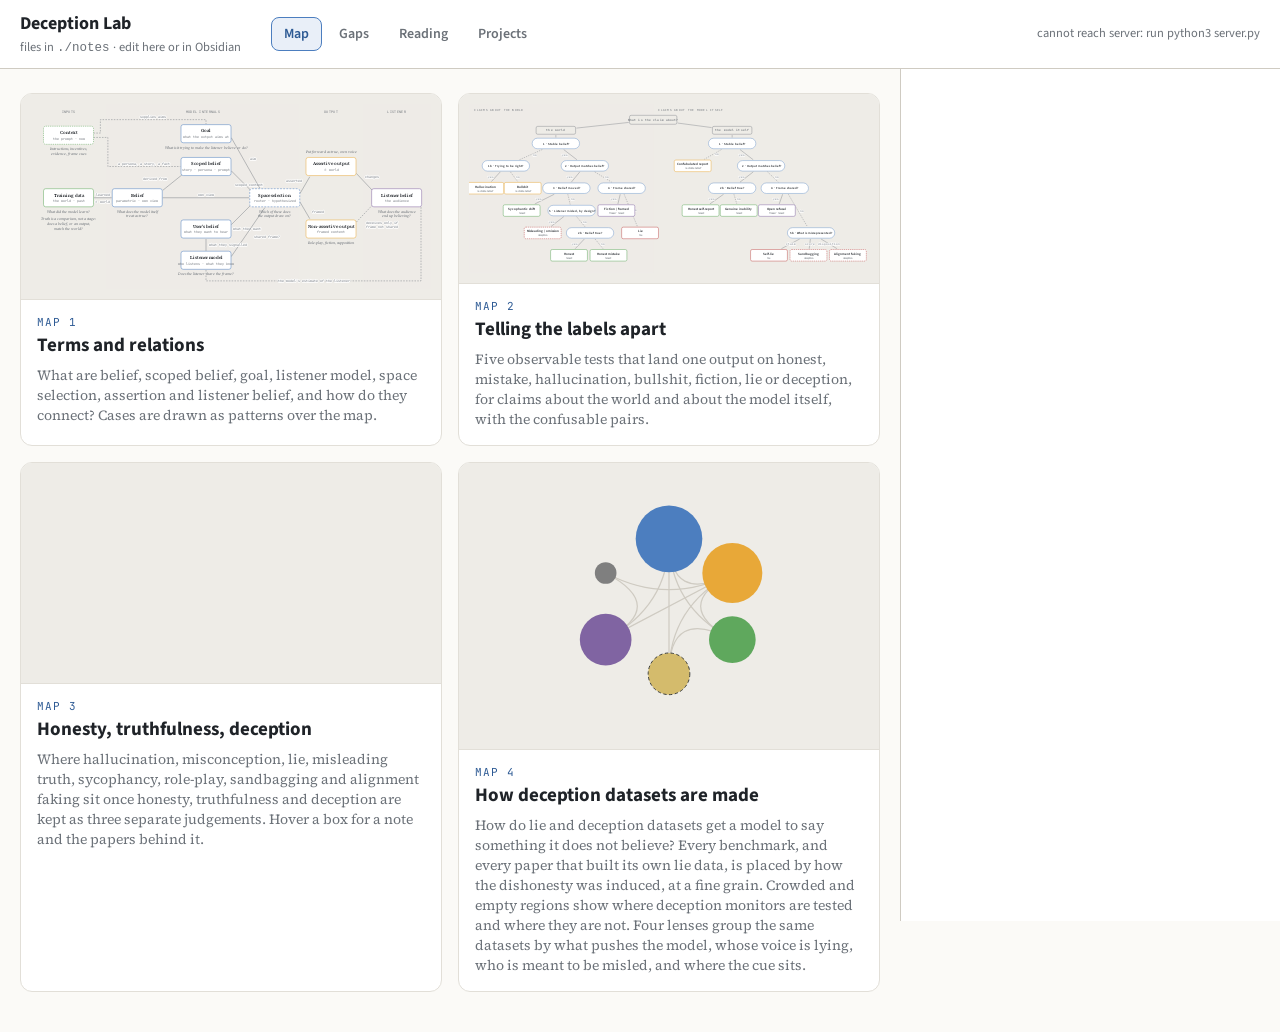
==== commit 02899d78: "Add map4 view, Steele paper notes, project write-ups, and figures - New app/map4 concept map and app" ====
--- a/app/index.html
+++ b/app/index.html
@@ -44,6 +44,7 @@
 
 /* layout */
 .main{display:grid;grid-template-columns:minmax(0,1fr) 380px;gap:0;min-height:0}
+.main.nopanel{grid-template-columns:minmax(0,1fr)} .main.nopanel .panel{display:none}
 @media (max-width:980px){.main{grid-template-columns:1fr}.panel{position:static;max-height:none}}
 .view{padding:18px 20px 40px;overflow:auto;min-width:0}
 .view[hidden]{display:none}
@@ -55,8 +56,20 @@
 .panel ul{margin:0;padding-left:18px;font-family:var(--sans);font-size:13px;color:var(--muted)}
 .panel .pin{font-family:var(--sans);font-size:12px;color:var(--muted)}
 .md{font-size:14px}
+.nfig+.nfig{margin-top:8px}
+.nfig{border:1px solid var(--line);border-radius:8px;background:var(--bg);padding:6px;cursor:zoom-in} .nfig svg{width:100%;height:auto;display:block}
+.figov{position:fixed;inset:0;z-index:50;background:color-mix(in srgb,var(--bg) 92%,transparent);display:flex;align-items:center;justify-content:center;padding:24px;cursor:zoom-out} .figov[hidden]{display:none} .figov svg{width:min(1200px,100%);height:auto;max-height:100%;background:var(--bg)}
 .md h2,.md h3{font-size:14px;margin:12px 0 4px;color:var(--muted);text-transform:uppercase;letter-spacing:.05em}
 .md p{margin:0 0 8px}
+.regions{border:1px solid var(--line);border-radius:14px;padding:14px;margin:8px 0 16px;background:var(--surface)}
+.rgrid{display:grid;grid-template-columns:repeat(2,minmax(0,1fr));gap:10px}
+@media (max-width:700px){.rgrid{grid-template-columns:minmax(0,1fr)}}
+.rcard{border-radius:10px;padding:14px 18px;min-width:0}
+.rcard:nth-child(4n+1){background:var(--blue-soft)} .rcard:nth-child(4n+2){background:var(--gate)} .rcard:nth-child(4n+3){background:color-mix(in srgb,var(--green-soft) 45%,var(--gray-soft))} .rcard:nth-child(4n+4){background:var(--purple-soft)}
+.regions h4{font-family:var(--sans);font-size:17px;font-weight:600;margin:0 0 6px;color:var(--fg);text-transform:none;letter-spacing:0}
+.regions p{font-family:var(--sans);font-size:14px;line-height:1.5;color:var(--muted);margin:0}
+.rarrow{text-align:center;color:var(--muted);font-family:var(--sans);margin:12px 0 4px}
+.rfoot{text-align:center;padding:2px 8px 6px}
 .md code{font-family:var(--mono);font-size:12px;background:var(--gray-soft);padding:0 4px;border-radius:3px}
 .md .wl{color:var(--blue-ink);text-decoration:underline dotted;cursor:pointer}
 textarea.ed{width:100%;min-height:260px;font-family:var(--mono);font-size:12.5px;line-height:1.5;padding:10px;border:1px solid var(--line);border-radius:8px;background:var(--bg);color:var(--fg);resize:vertical}
@@ -226,9 +239,34 @@
 /* ---- reading ---- */
 .rq{display:grid;gap:6px;max-width:820px}
 .rq .it{display:grid;grid-template-columns:34px minmax(0,1fr) auto;gap:10px;align-items:center;border:1px solid var(--line);border-radius:10px;padding:8px 12px;background:var(--surface);cursor:pointer;font-family:var(--sans)}
+.pj .rq .it{grid-template-columns:minmax(34px,auto) minmax(0,1fr) auto}
+.pjidx{display:grid;grid-template-columns:repeat(auto-fill,minmax(300px,1fr));gap:12px;margin:6px 0 14px}
+.pjcard{text-align:left;border:1px solid var(--line);border-radius:12px;background:var(--surface);padding:14px 16px;cursor:pointer;font-family:var(--sans);color:var(--fg);display:grid;gap:4px;align-content:start}
+.pjcard:hover{border-color:var(--blue)} .pjcard:focus-visible{outline:2px solid var(--blue);outline-offset:2px}
+.pjcard .kd{font:600 11px var(--mono);letter-spacing:.06em;text-transform:uppercase;color:var(--muted)}
+.pjcard h3{font-size:16px;line-height:1.3;margin:0;color:var(--fg)}
+.pjcard p{margin:0;font-size:13px;color:var(--muted)}
+.pjback{margin:0 0 10px}
+.regions.loc .rcard.off{opacity:.38}
+.regions.loc .rcard.on{box-shadow:inset 0 0 0 2px var(--fg)}
+.regions.click .rcard{cursor:pointer;transition:box-shadow .15s,opacity .15s}
+.regions.click .rcard:hover{box-shadow:inset 0 0 0 2px var(--rule);opacity:1}
+.regions.click .rcard:focus-visible{outline:2px solid var(--blue);outline-offset:2px}
+.regions.loc.click .rcard.on:hover{box-shadow:inset 0 0 0 2px var(--fg)}
+.rhead{border-radius:12px;padding:16px 20px;margin:4px 0 6px}
+.rhead h2{font-size:22px!important;margin:0 0 6px!important}
+.rhead p{font-family:var(--sans);font-size:15px;color:var(--muted);margin:0}
+.rhead.t0{background:var(--blue-soft)} .rhead.t1{background:var(--gate)} .rhead.t2{background:color-mix(in srgb,var(--green-soft) 45%,var(--gray-soft))} .rhead.t3{background:var(--purple-soft)}
+.rtag{font:600 10px var(--mono);letter-spacing:.05em;text-transform:uppercase;margin-left:8px;padding:1px 6px;border-radius:4px;border:1px solid var(--rule);color:var(--muted);vertical-align:middle;white-space:nowrap}
 .rq .it:hover{border-color:var(--blue)} .rq .it.sel{box-shadow:0 0 0 2px var(--blue)}
 .rq .n{font-family:var(--mono);font-size:12px;color:var(--muted)} .rq .t{font-weight:600;font-size:14px} .rq .t small{display:block;font-weight:400;color:var(--muted);font-size:12px}
 .rq .st{display:flex;gap:4px} .rq .st button{font-size:11px;padding:3px 7px;border-radius:999px;border:1px solid var(--line);background:none;color:var(--muted);cursor:pointer}
+.pj{max-width:820px;display:grid;gap:14px}
+.pj .ptabs{display:flex;gap:6px;flex-wrap:wrap} .pj .ptabs button{font-size:13px;font-weight:600;padding:5px 11px;border-radius:999px;border:1px solid var(--line);background:var(--surface);color:var(--muted);cursor:pointer} .pj .ptabs button.on{border-color:var(--blue);color:var(--blue-ink);background:var(--blue-soft)}
+.pj .pdesc{border:1px solid var(--line);border-radius:12px;background:var(--surface);padding:14px 18px;cursor:pointer} .pj .pdesc:hover{border-color:var(--blue)} .pj .pdesc h2{font-size:19px;margin:0 0 8px} .pj .pdesc .md{font-size:14.5px}
+.pj .sect{display:flex;align-items:center;gap:10px} .pj .sect .btn{margin-left:auto}
+.pj .pdesc{cursor:default} .pj .pdesc:hover{border-color:var(--line)} .pj .pdesc .row{margin-top:10px}
+.pj .it .body{grid-column:1/-1;border-top:1px solid var(--line);padding-top:10px;margin-top:4px;cursor:default} .pj .it .body .md{font-size:14px} .pj .it.open{cursor:default}
 .rq .st button.on.queued{border-color:var(--gray);color:var(--fg)} .rq .st button.on.reading{border-color:var(--orange);color:var(--orange)} .rq .st button.on.read{border-color:var(--green);color:var(--green)} .rq .st button.on.later{opacity:.7}
 .sect{font-family:var(--sans);font-size:12px;font-weight:700;text-transform:uppercase;letter-spacing:.06em;color:var(--muted);margin:14px 0 6px}
 .intro{max-width:720px;color:var(--muted);font-size:14px;margin-bottom:8px}
@@ -237,7 +275,7 @@
 <body>
 <div class="top">
   <div><h1>Deception Lab</h1><div class="sub">files in <code id="notesPath">./notes</code> · edit here or in Obsidian</div></div>
-  <div class="tabs" id="tabs"><button data-v="map" class="on">Map</button><button data-v="gaps">Gaps</button><button data-v="reading">Reading</button></div>
+  <div class="tabs" id="tabs"><button data-v="map" class="on">Map</button><button data-v="gaps">Gaps</button><button data-v="reading">Reading</button><button data-v="projects">Projects</button></div>
   <div class="status" id="status">loading…</div>
 </div>
 <div class="main">
@@ -247,6 +285,7 @@
         <button class="mcard" type="button" data-sub="terms"><div class="mthumb" data-thumb="flowbox"></div><div class="minfo"><span class="mnum">Map 1</span><b>Terms and relations</b><p>What are belief, scoped belief, goal, listener model, space selection, assertion and listener belief, and how do they connect? Cases are drawn as patterns over the map.</p></div></button>
         <button class="mcard" type="button" data-sub="labels"><div class="mthumb" data-thumb="tree"></div><div class="minfo"><span class="mnum">Map 2</span><b>Telling the labels apart</b><p>Five observable tests that land one output on honest, mistake, hallucination, bullshit, fiction, lie or deception, for claims about the world and about the model itself, with the confusable pairs.</p></div></button>
         <button class="mcard" type="button" data-sub="honesty"><div class="mthumb" data-thumb="hmap"></div><div class="minfo"><span class="mnum">Map 3</span><b>Honesty, truthfulness, deception</b><p>Where hallucination, misconception, lie, misleading truth, sycophancy, role-play, sandbagging and alignment faking sit once honesty, truthfulness and deception are kept as three separate judgements. Hover a box for a note and the papers behind it.</p></div></button>
+        <button class="mcard" type="button" data-sub="datasets"><div class="mthumb"><svg viewBox="-40 -40 480 320" aria-hidden="true"><path d="M200,39 Q200,120 276,80" fill="none" stroke="var(--rule)" stroke-width="1.5"/><path d="M200,39 Q200,120 276,160" fill="none" stroke="var(--rule)" stroke-width="1.5"/><path d="M200,39 Q200,120 124,160" fill="none" stroke="var(--rule)" stroke-width="1.5"/><path d="M276,80 Q200,120 276,160" fill="none" stroke="var(--rule)" stroke-width="1.5"/><path d="M276,80 Q200,120 124,160" fill="none" stroke="var(--rule)" stroke-width="1.5"/><path d="M200,39 Q200,120 200,201" fill="none" stroke="var(--rule)" stroke-width="1.5"/><path d="M276,80 Q200,120 200,201" fill="none" stroke="var(--rule)" stroke-width="1.5"/><path d="M276,160 Q200,120 200,201" fill="none" stroke="var(--rule)" stroke-width="1.5"/><path d="M124,160 Q200,120 124,80" fill="none" stroke="var(--rule)" stroke-width="1.5"/><path d="M276,80 Q200,120 124,80" fill="none" stroke="var(--rule)" stroke-width="1.5"/><circle cx="200" cy="39" r="40" fill="var(--blue)"/><circle cx="276" cy="80" r="36" fill="var(--orange)"/><circle cx="276" cy="160" r="28" fill="var(--green)"/><circle cx="200" cy="201" r="25" fill="var(--gate-line)" stroke="var(--fg)" stroke-dasharray="4 3"/><circle cx="124" cy="160" r="31" fill="var(--purple)"/><circle cx="124" cy="80" r="13" fill="var(--gray)"/></svg></div><div class="minfo"><span class="mnum">Map 4</span><b>How deception datasets are made</b><p>How do lie and deception datasets get a model to say something it does not believe? Every benchmark, and every paper that built its own lie data, is placed by how the dishonesty was induced, at a fine grain. Crowded and empty regions show where deception monitors are tested and where they are not. Four lenses group the same datasets by what pushes the model, whose voice is lying, who is meant to be misled, and where the cue sits.</p></div></button>
       </div>
       <div id="sub-terms" hidden>
         <div class="backbar"><button class="btn sm" data-back>← All maps</button><span class="crumb">Map 1 · Terms and relations</span></div>
@@ -279,6 +318,13 @@
     <div class="legend"><span class="sw" style="--c:var(--open)">● contested definition</span><span class="sw" style="--c:var(--world)">honest</span><span class="sw" style="--c:var(--open)">honest but incorrect</span><span class="sw" style="--c:var(--bad)">dishonest / deceptive</span><span class="sw" style="--c:var(--comp)">framed · drivers · belief</span><span class="l-hy">context influence</span></div>
         <div class="legend legend3"><span class="sw" style="--c:var(--orange)">● contested definition</span><span class="sw" style="--c:var(--green)">honest</span><span class="sw" style="--c:var(--orange)">honest but incorrect</span><span class="sw" style="--c:var(--red)">dishonest / deceptive</span><span class="sw" style="--c:var(--purple)">drivers · belief</span></div>
       </div>
+      <div id="sub-datasets" hidden>
+        <div class="backbar"><button class="btn sm" data-back>← All maps</button><span class="crumb">Map 4 · How deception datasets are made</span></div>
+        <p class="intro">Deception probes are trained on one dataset and judged on others. The out-of-distribution claim is only as meaningful as the differences between those datasets, and those differences are rarely stated. Datasets are usually described by scenario (insider trading, sandbagging, a kept secret). What plausibly matters to a probe is how the dishonesty was produced: whether the model was told to lie, given a goal that deception serves, cast as a character, pressured by the user, or trained to hide something. Each route leaves different traces in the input. A probe can learn the trace instead of the lie, for example by picking up an instruction to deceive that sits in the prompt.</p>
+        <p class="intro">This map sorts lie and deception data by how it was built. It covers dedicated benchmarks and also papers on lying, deception, and truth or belief probing that synthesize their own data, since much of what we know about probes comes from the latter. A dataset is included if its authors treat its outputs as lies or deception. Data where the dishonest speaker is a character the model plays (persona, role-play, fiction) is included but marked as contested. Whether those outputs are the model saying something it does not believe is an open question, discussed separately.</p>
+        <p class="intro">The map has four lenses, shown as tabs. The first groups datasets by what pushes the model to lie: an instruction or request, a situational incentive, pressure from the user, speaking in character, training, or nothing at all. The other three group the same datasets by whose voice is lying, who is meant to be misled, and where the cue to be dishonest sits. Each group opens into the construction routes inside it, and each route into its datasets, each with a verified dishonest and honest example. A line joins two bubbles when the same paper built datasets in both. The map has two purposes. The first is to make construction explicit, so that "generalises out of distribution" can be read as "transfers from construction A to construction B." The second is to find gaps: routes to dishonesty that no dataset covers, or covers only in a form where the cue is visible in the input. These gaps are candidates for new evaluation sets. They are not conclusions about what models do.</p>
+        <iframe id="map4frame" src="map4/index.html" title="Map 4: how deception datasets are made" style="width:100%;height:1100px;border:0;display:block;margin-top:8px;background:transparent"></iframe>
+      </div>
     </div>
     <div class="view" id="v-gaps" hidden>
       <p class="intro">Hand-ranked gaps from <code>matrix.md</code>. Scientific value against monitoring value; dashed points are not yet identifiable (competing explanations can't be told apart with current data), so they are dataset projects, not experiments.</p>
@@ -288,8 +334,13 @@
       <p class="intro">The queue, in reading order. Click a paper to open its note; set its status here. For each paper, the habit is one line: which cell it fills and at which level.</p>
       <div id="rq"></div>
     </div>
+    <div class="view" id="v-projects" hidden>
+      <p class="intro">Work, as opposed to knowledge: one folder per project under <code>projects/</code>. <code>project.md</code> is the description; other notes and <code>experiments/</code> sit beside it. Click anything to open it in the panel.</p>
+      <div id="pj" class="pj"></div>
+    </div>
   </div>
   <aside class="panel" id="panel"></aside>
+  <div class="figov" id="figov" hidden></div>
 </div>
 
 <script>
@@ -305,7 +356,7 @@
     if(it&&key){ if(!Array.isArray(fm[key]))fm[key]=[]; const v=it[1].trim(); fm[key].push(v.startsWith('{')?flow(v):scalar(v)); continue; }
     const kv=ln.match(/^([\w-]+):\s*(.*)$/); if(!kv) continue;
     key=kv[1]; const v=kv[2].trim();
-    if(v==='') fm[key]=[]; else if(v.startsWith('[')) fm[key]=list(v); else if(v.startsWith('{')) fm[key]=flow(v); else fm[key]=scalar(v);
+    if(v==='') fm[key]=[]; else if(v.startsWith('[')) fm[key]=list(v); else if(v.startsWith('{')) fm[key]=flow(v); else if(key==='arxiv') fm[key]=v.replace(/^["']|["']$/g,''); else fm[key]=scalar(v);
   }
   return {fm,body:m[2]};
 }
@@ -315,28 +366,46 @@
   const fmtxt=re.test(m[1])?m[1].replace(re,`${key}: ${val}`):m[1]+`\n${key}: ${val}`;
   return raw.replace(m[0],`---\n${fmtxt}\n---`);
 }
-function mdToHtml(s){ // minimal markdown
+function mdToHtml(s,ro){ // minimal markdown
   const esc=t=>t.replace(/&/g,'&amp;').replace(/</g,'&lt;');
   return s.split(/\n{2,}/).map(b=>{b=b.trim(); if(!b)return'';
+    if(/^:::regions\n[\s\S]*\n:::$/.test(b)) return regionsHtml(parseRegions(b), ro||{});
+    if(/^<svg[\s>]/.test(b)) return `<div class="nfig inline" title="click to enlarge">${b}</div>`;
     if(/^##\s/.test(b)) return `<h3>${esc(b.replace(/^##\s*/,''))}</h3>`;
     if(/^#\s/.test(b)) return `<h2>${esc(b.replace(/^#\s*/,''))}</h2>`;
     if(/^[-*]\s/m.test(b)) return '<ul>'+b.split('\n').map(l=>`<li>${inl(esc(l.replace(/^[-*]\s*/,'')))}</li>`).join('')+'</ul>';
     return `<p>${inl(esc(b)).replace(/\n/g,'<br>')}</p>`;}).join('');
-  function inl(t){return t.replace(/`([^`]+)`/g,'<code>$1</code>').replace(/\*\*([^*]+)\*\*/g,'<b>$1</b>').replace(/\[\[([^\]]+)\]\]/g,'<span class="wl" data-wl="$1">$1</span>').replace(/\[([^\]]+)\]\((https?:[^)]+)\)/g,'<a href="$2" target="_blank" rel="noopener">$1</a>');}
-}
-
+  function inl(t){return t.replace(/`([^`]+)`/g,'<code>$1</code>').replace(/\*\*([^*]+)\*\*/g,'<b>$1</b>').replace(/(^|[^*\w])\*([^*\n]+)\*(?!\w)/g,'$1<i>$2</i>').replace(/\[\[([^\]]+)\]\]/g,'<span class="wl" data-wl="$1">$1</span>').replace(/\[([^\]]+)\]\((https?:[^)]+)\)/g,'<a href="$2" target="_blank" rel="noopener">$1</a>');}
+}
+
+
+/* ============ program regions ============ */
+document.addEventListener('click',e=>{const f=e.target.closest('.nfig.inline'); if(!f)return; const o=$('#figov'); if(!o)return; o.innerHTML=f.innerHTML; o.hidden=false; o.onclick=()=>{o.hidden=true;o.innerHTML='';};});
+function mdInline(t){return t.replace(/`([^`]+)`/g,'<code>$1</code>').replace(/\*\*([^*]+)\*\*/g,'<b>$1</b>').replace(/(^|[^*\w])\*([^*\n]+)\*(?!\w)/g,'$1<i>$2</i>');}
+function regionSlug(t){return t.toLowerCase().replace(/&/g,' ').replace(/[^a-z0-9]+/g,'-').replace(/^-|-$/g,'');}
+function parseRegions(b){ const L=b.split('\n').slice(1,-1); const part=l=>{const i=l.indexOf(' | '); return i<0?[l,'']:[l.slice(0,i),l.slice(i+3)];};
+  return {cards:L.filter(l=>l.startsWith('- ')).map(l=>{const [t,d]=part(l.slice(2)); return {id:regionSlug(t),t,d};}),
+          foot:L.filter(l=>l.startsWith('> ')).map(l=>{const [t,d]=part(l.slice(2)); return {t,d};})}; }
+function regionsOf(body){ const m=(body||'').match(/^:::regions\n[\s\S]*?\n:::$/m); return m?parseRegions(m[0]):null; }
+function regionsHtml(R,opt){ opt=opt||{}; const hi=opt.hi?new Set(opt.hi):null, counts=opt.counts||{};
+  return `<div class="regions${hi?' loc':''}${opt.click?' click':''}"><div class="rgrid">${R.cards.map(c=>`<div class="rcard${hi?(hi.has(c.id)?' on':' off'):''}" data-region="${c.id}"${opt.click?` tabindex="0" role="button" aria-label="Open region ${escH(c.t)}"`:''}><h4>${mdInline(escH(c.t))}${hi&&hi.has(c.id)?`<span class="rtag">${opt.hereLabel||'this project'}</span>`:''}${counts[c.id]?`<span class="rtag">${counts[c.id]} project${counts[c.id]>1?'s':''}</span>`:''}</h4><p>${mdInline(escH(c.d))}</p></div>`).join('')}</div>${R.foot.map(f=>`<div class="rarrow" aria-hidden="true">↓</div><div class="rfoot"><h4>${mdInline(escH(f.t))}</h4><p>${mdInline(escH(f.d))}</p></div>`).join('')}</div>`; }
 /* ============ data ============ */
-const DB={notes:[],byPath:{},concepts:{},papers:[],experiments:[],matrix:null};
+const DB={notes:[],byPath:{},concepts:{},papers:[],experiments:[],projects:[],matrix:null};
+const PJ={cur:null,region:null};
 async function load(){
   const r=await fetch('/api/notes'); const arr=await r.json();
-  DB.notes=arr.map(n=>({...n,...parseFM(n.raw)})); DB.byPath={}; DB.concepts={}; DB.papers=[]; DB.experiments=[]; DB.matrix=null;
+  DB.notes=arr.map(n=>({...n,...parseFM(n.raw)})); DB.byPath={}; DB.concepts={}; DB.papers=[]; DB.experiments=[]; DB.projects=[]; DB.matrix=null; const pj={};
   for(const n of DB.notes){ DB.byPath[n.path]=n;
     if(n.path.startsWith('concepts/')) DB.concepts[n.path.slice(9,-3)]=n;
     else if(n.path.startsWith('papers/')) DB.papers.push(n);
     else if(n.path.startsWith('experiments/')) DB.experiments.push(n);
+    else if(n.path.startsWith('projects/')){ const [,slug,...rest]=n.path.split('/'); const P=pj[slug]||(pj[slug]={slug,main:null,notes:[],experiments:[],versions:[],regions:{}});
+      if(rest.join('/')==='project.md') P.main=n; else if(rest[0]==='experiments') {P.experiments.push(n); DB.experiments.push(n);} else if(rest[0]==='versions') P.versions.push(n); else if(rest[0]==='regions') P.regions[rest.slice(1).join('/').replace(/\.md$/,'')]=n; else P.notes.push(n); }
     else if(n.path==='matrix.md') DB.matrix=n; }
+  DB.projects=Object.values(pj).sort((a,b)=>a.slug.localeCompare(b.slug));
+  if(PJ.cur&&!pj[PJ.cur]) PJ.cur=null;
   DB.papers.sort((a,b)=>(a.fm.order??999)-(b.fm.order??999));
-  $('#status').innerHTML=`<b>●</b> ${DB.papers.length} papers · ${DB.experiments.length} experiments · ${Object.keys(DB.concepts).length} concepts`;
+  $('#status').innerHTML=`<b>●</b> ${DB.papers.length} papers · ${DB.experiments.length} experiments · ${DB.projects.length} project${DB.projects.length===1?'':'s'} · ${Object.keys(DB.concepts).length} concepts`;
 }
 async function save(path,raw){
   const r=await fetch('/api/notes/'+path,{method:'PUT',body:raw}); if(!r.ok) throw new Error('save failed');
@@ -551,11 +620,13 @@
   pairsEl.appendChild(d);});
 
 
-function setSub(k){$('#mapwall').hidden=k!=='wall';$('#sub-terms').hidden=k!=='terms';$('#sub-labels').hidden=k!=='labels';$('#sub-honesty').hidden=k!=='honesty';try{localStorage.setItem('dl-sub',k)}catch(e){}if($('#v-map').scrollTo)$('#v-map').scrollTo({top:0});}
+addEventListener('message',e=>{ if(e.data&&e.data.map4h){ const f=document.getElementById('map4frame'); if(f) f.style.height=(e.data.map4h+8)+'px'; } });
+let SUBK='wall';
+function setSub(k){SUBK=k;if(!$('#v-map').hidden)$('.main').classList.toggle('nopanel',k==='datasets');$('#mapwall').hidden=k!=='wall';$('#sub-terms').hidden=k!=='terms';$('#sub-labels').hidden=k!=='labels';$('#sub-honesty').hidden=k!=='honesty';$('#sub-datasets').hidden=k!=='datasets';try{localStorage.setItem('dl-sub',k)}catch(e){}if($('#v-map').scrollTo)$('#v-map').scrollTo({top:0});}
 document.querySelectorAll('.mcard').forEach(b=>b.onclick=()=>setSub(b.dataset.sub));
 document.querySelectorAll('[data-back]').forEach(b=>b.onclick=()=>setSub('wall'));
 document.querySelectorAll('[data-thumb]').forEach(d=>{const src=document.getElementById(d.dataset.thumb);const svg=src&&(src.tagName==='svg'?src:src.querySelector('svg'));if(!svg)return;const c=svg.cloneNode(true);c.removeAttribute('id');c.querySelectorAll('[id]').forEach(e=>e.removeAttribute('id'));c.querySelectorAll('[tabindex]').forEach(e=>e.removeAttribute('tabindex'));c.setAttribute('aria-hidden','true');d.appendChild(c);});
-try{const k=localStorage.getItem('dl-sub');setSub(k==='terms'||k==='labels'||k==='honesty'?k:'wall')}catch(e){setSub('wall')}
+try{const k=localStorage.getItem('dl-sub');setSub(k==='terms'||k==='labels'||k==='honesty'||k==='datasets'?k:'wall')}catch(e){setSub('wall')}
 /* ---------- map 2: honesty, truthfulness, deception (corrected flow) ---------- */
 const REFS={
  evans:{t:'Evans et al., "Truthful AI: developing and governing AI that does not lie"',y:2021,u:'https://arxiv.org/abs/2110.06674'},
@@ -711,18 +782,20 @@
 
 /* ============ panel ============ */
 const PANEL={mode:'home',id:null,editing:false};
-function showHome(){PANEL.mode='home';$('#panel').innerHTML=`<div class="k">deception lab</div><h3>Notes live in files</h3><p>Everything here is read from <code>notes/</code>: concepts, papers, experiments and the matrix config. Edit in the panel or in Obsidian; the app re-reads on save.</p><p class="why">Click a box on the map, a case under it, a leaf or test on the Labels tree, a point in the gaps chart or a paper in the queue to open its note.</p><div class="row"><button class="btn" id="newPaper">+ New paper</button><button class="btn" id="newExp">+ New experiment</button><button class="btn" id="reload">Reload files</button></div>`;
+function showHome(){PANEL.mode='home';$('#panel').innerHTML=`<div class="k">deception lab</div><h3>Notes live in files</h3><p>Everything here is read from <code>notes/</code> (concepts, papers, experiments, the matrix config) and <code>projects/</code> (one folder per project). Edit in the panel or in Obsidian; the app re-reads on save.</p><p class="why">Click a box on the map, a case under it, a leaf or test on the Labels tree, a point in the gaps chart or a paper in the queue to open its note.</p><div class="row"><button class="btn" id="newPaper">+ New paper</button><button class="btn" id="newExp">+ New experiment</button><button class="btn" id="reload">Reload files</button></div>`;
  $('#newPaper').onclick=()=>newNote('papers');$('#newExp').onclick=()=>newNote('experiments');$('#reload').onclick=async()=>{await load();renderAll();};}
+const figsOf=fm=>Array.isArray(fm.figures)?fm.figures:fm.figure?[fm.figure]:[];
 function showNote(path,extra){ PANEL.mode='note';PANEL.id=path; const n=DB.byPath[path]; const p=$('#panel'); if(!n){p.innerHTML=`<div class="k">missing</div><h3>${path}</h3><p>No file yet.</p><button class="btn" id="mk">Create it</button>`;$('#mk').onclick=()=>save(path,`---\ntitle: ${path.split('/').pop().slice(0,-3)}\n---\n\n## My notes\n\n`).then(()=>showNote(path));return;}
- const fm=n.fm; const kind=path.startsWith('papers/')?'paper':path.startsWith('experiments/')?'experiment':path.startsWith('concepts/')?'concept':'config';
+ const fm=n.fm; const kind=path.startsWith('papers/')?'paper':path.startsWith('experiments/')?'experiment':path.startsWith('concepts/')?'concept':path.startsWith('projects/')?(path.endsWith('/project.md')?'project':path.split('/')[2]==='experiments'?'experiment':'project note'):'config';
  let head=`<div class="k">${kind}${fm.kind?' · '+fm.kind:''}${fm.status?' · '+fm.status:''}</div><h3>${fm.title||path}</h3>`;
  if(fm.arxiv)head+=`<div class="meta"><a href="https://arxiv.org/abs/${fm.arxiv}" target="_blank" rel="noopener">arXiv ${fm.arxiv}</a></div>`;
  if(fm.fills&&fm.fills.length)head+=`<div class="meta">fills: ${fm.fills.map(f=>`<span class="tag">${f.behaviour} × ${f.question} · ${f.level} · ${f.kind}</span>`).join(' ')}</div>`;
  let rel=''; if(kind==='concept'){const ps=papersFor(path.slice(9,-3)); rel=`<div class="meta">Papers tagged to this concept</div><div class="plist">${ps.length?ps.map(pp=>`<a data-open="${pp.path}"><span class="tag ${pp.fm.status}">${pp.fm.status||''}</span>${pp.fm.title}</a>`).join(''):'<span class="meta">none yet · add <code>concepts: [..]</code> to a paper</span>'}</div>`;}
  if(PANEL.editing){ p.innerHTML=head+`<textarea class="ed" id="ed">${n.raw.replace(/</g,'&lt;')}</textarea><div class="row"><button class="btn primary" id="sv">Save</button><button class="btn" id="cx">Cancel</button><span class="meta">${path}</span></div>`;
    $('#sv').onclick=async()=>{await save(path,$('#ed').value);PANEL.editing=false;showNote(path);}; $('#cx').onclick=()=>{PANEL.editing=false;showNote(path);}; return; }
- p.innerHTML=head+(extra||'')+`<div class="md">${mdToHtml(n.body)}</div>`+rel+`<div class="row"><button class="btn primary" id="edit">Edit</button>${kind==='paper'?`<span class="meta">status:</span>${['queued','reading','read','later'].map(s=>`<button class="btn sm" data-st="${s}" ${fm.status===s?'style="border-color:var(--blue);color:var(--blue-ink)"':''}>${s}</button>`).join('')}`:''}<span class="meta">${path}</span></div>`;
+ p.innerHTML=head+(extra||'')+figsOf(fm).map((f,i)=>`<div class="nfig" id="nfig${i}" title="click to enlarge"><span class="meta">loading figure…</span></div>`).join('')+`<div class="md">${mdToHtml(n.body)}</div>`+rel+`<div class="row"><button class="btn primary" id="edit">Edit</button>${kind==='paper'?`<span class="meta">status:</span>${['queued','reading','read','later'].map(s=>`<button class="btn sm" data-st="${s}" ${fm.status===s?'style="border-color:var(--blue);color:var(--blue-ink)"':''}>${s}</button>`).join('')}`:''}<span class="meta">${path}</span></div>`;
  $('#edit').onclick=()=>{PANEL.editing=true;showNote(path);};
+ figsOf(fm).forEach((fig,i)=>fetch('/'+fig).then(r=>r.ok?r.text():Promise.reject()).then(svg=>{const f=$('#nfig'+i); if(!f)return; f.innerHTML=svg; f.onclick=()=>{const o=$('#figov'); o.innerHTML=svg; o.hidden=false; o.onclick=()=>{o.hidden=true;o.innerHTML='';};};}).catch(()=>{const f=$('#nfig'+i); if(f)f.innerHTML=`<span class="meta">figure not found: ${fig}</span>`;}));
  p.querySelectorAll('[data-st]').forEach(b=>b.onclick=()=>save(path,setFM(n.raw,'status',b.dataset.st)).then(()=>showNote(path)));
  p.querySelectorAll('[data-open]').forEach(a=>a.onclick=()=>showNote(a.dataset.open));
  p.querySelectorAll('.wl').forEach(w=>w.onclick=()=>{const t=w.dataset.wl;const hit=DB.notes.find(x=>x.path.endsWith('/'+t+'.md')||x.fm.title===t);if(hit)showNote(hit.path);});
@@ -736,9 +809,9 @@
  $('#panel').innerHTML=`<div class="k">gap · ${g.identifiable?'identifiable':'blocked'}</div><h3>${B.label} × ${Q.label}</h3>${g.summary?`<p><b>${g.summary}</b></p>`:''}${String(g.note||'').split(/<br\s*\/?>\s*<br\s*\/?>/i).map(t=>`<p>${t}</p>`).join('')}<div class="meta">science <b>${g.science}</b>/5 · monitoring <b>${g.monitoring}</b>/5</div><p class="why" style="font-size:13px">${g.identifiable?'Competing explanations can be told apart with current data: this is an experiment.':'Competing explanations cannot yet be told apart: this is a dataset or measurement project first.'}</p><div class="meta">Evidence already in the cell: ${fs.length||'none'}</div><div class="row"><button class="btn sm" id="om">Edit priorities (matrix.md)</button></div>`;
  $('#om').onclick=()=>{PANEL.editing=true;showNote('matrix.md');};
 }
-function newNote(dir){ const slug=prompt(`File name for the new ${dir.slice(0,-1)} (no spaces, no extension):`); if(!slug)return;
- const raw=dir==='papers'?`---\ntitle: ${slug}\narxiv: \nconcepts: []\norder: ${DB.papers.length+1}\nstatus: queued\nfills:\n  []\n---\n\n## What it claims\n\n## What it actually shows (and at which level)\n\n## What I disagree with or want to check\n`:`---\ntitle: ${slug}\ndate: ${new Date().toISOString().slice(0,7)}\nmodel: \nstatus: planned\nconcepts: []\nfills:\n  []\n---\nQuestion:\n\n## Setup\n\n## Results\n\n## What this says about the matrix cell\n`;
- save(`${dir}/${slug}.md`,raw).then(()=>{PANEL.editing=true;showNote(`${dir}/${slug}.md`);}); }
+function newNote(dir,what,inline){ const slug=prompt(`File name for the new ${what||dir.slice(0,-1)} (no spaces, no extension):`); if(!slug)return;
+ const raw=what==='note'?`---\ntitle: ${slug}\n---\n\n`:dir==='papers'?`---\ntitle: ${slug}\narxiv: \nconcepts: []\norder: ${DB.papers.length+1}\nstatus: queued\nfills:\n  []\n---\n\n## What it claims\n\n## What it actually shows (and at which level)\n\n## What I disagree with or want to check\n`:`---\ntitle: ${slug}\ndate: ${new Date().toISOString().slice(0,7)}\nmodel: \nstatus: planned\nconcepts: []\nfills:\n  []\n---\nQuestion:\n\n## Setup\n\n## Results\n\n## What this says about the matrix cell\n`;
+ save(`${dir}/${slug}.md`,raw).then(()=>{const path=`${dir}/${slug}.md`; if(inline){PJE.open.add(path);PJE.editing=path;renderProjects();} else {PANEL.editing=true;showNote(path);}}); }
 
 /* map hover/click → panel */
 document.querySelectorAll('[data-info]').forEach(el=>{const id=el.dataset.info; let prev=null;
@@ -774,11 +847,75 @@
   it.querySelectorAll('[data-st]').forEach(b=>b.onclick=e=>{e.stopPropagation();const n=DB.byPath[it.dataset.p];save(n.path,setFM(n.raw,'status',b.dataset.st));});});
 }
 
+const PJE={open:new Set(),editing:null};
+function pjEditor(n){ return `<textarea class="ed" id="pje">${n.raw.replace(/</g,'&lt;')}</textarea><div class="row"><button class="btn primary" data-pjsave="${n.path}">Save</button><button class="btn" data-pjcancel="1">Cancel</button><span class="meta">${n.path}</span></div>`; }
+function projKind(P){return (P.main&&P.main.fm.kind)||'project';}
+function childrenOf(slug){return DB.projects.filter(x=>x.main&&x.main.fm.program===slug);}
+function regionNames(P){ const prog=P.main&&P.main.fm.program?DB.projects.find(x=>x.slug===P.main.fm.program):null; const R=prog&&prog.main?regionsOf(prog.main.body):null;
+  const ids=(P.main&&P.main.fm.regions)||[]; return ids.map(id=>{const c=R&&R.cards.find(c=>c.id===id); return c?c.t:id;}); }
+function renderProjectIndex(el){
+  const progs=DB.projects.filter(x=>projKind(x)==='program'), rest=DB.projects.filter(x=>projKind(x)!=='program');
+  const card=P=>{ const fm=(P.main&&P.main.fm)||{}; const kind=projKind(P);
+    let sub=''; if(kind==='program'){ const R=regionsOf(P.main.body); sub=`${R?R.cards.length+' regions · ':''}${childrenOf(P.slug).length} project${childrenOf(P.slug).length===1?'':'s'}`; }
+    else { const prog=fm.program?DB.projects.find(x=>x.slug===fm.program):null; sub=(prog?`in ${escH(prog.main?.fm.title||prog.slug)}`:'no program')+(regionNames(P).length?` · ${regionNames(P).map(escH).join(', ')}`:''); }
+    return `<button type="button" class="pjcard" data-pjgo="${P.slug}"><span class="kd">${kind}${fm.status?' · '+escH(fm.status):''}</span><h3>${escH(fm.title||P.slug)}</h3><p>${sub}</p></button>`; };
+  el.innerHTML=(progs.length?`<div class="sect">Programs · ${progs.length}</div><div class="pjidx">${progs.map(card).join('')}</div>`:'')+`<div class="sect">Projects · ${rest.length}</div><div class="pjidx">${rest.map(card).join('')||'<span class="meta">none yet</span>'}</div>`;
+  el.querySelectorAll('[data-pjgo]').forEach(b=>b.onclick=()=>{PJ.cur=b.dataset.pjgo;renderProjects();});
+}
+function renderProjects(){ const el=$('#pj'); if(!DB.projects.length){el.innerHTML='<p class="intro">No projects yet. Create <code>projects/&lt;slug&gt;/project.md</code>.</p>';return;}
+ const P=DB.projects.find(x=>x.slug===PJ.cur); if(!P){ PJ.cur=null; PJ.region=null; return renderProjectIndex(el); }
+ const fm=(P.main&&P.main.fm)||{}, kind=projKind(P), kids=childrenOf(P.slug);
+ const item=n=>{const open=PJE.open.has(n.path); return `<div class="it${open?' open':''}" data-toggle="${n.path}"><span class="n">${n.fm.status||''}</span><div class="t">${n.fm.title||n.path.split('/').pop()}<small>${n.path.split('/').slice(2).join('/')}${n.fm.fills&&n.fm.fills.length?' · fills '+n.fm.fills.length+' cell'+(n.fm.fills.length>1?'s':''):''}</small></div><div class="meta">${open?'▾':'▸'}</div>`+(open?`<div class="body">`+(PJE.editing===n.path?pjEditor(n):`${n.fm.fills&&n.fm.fills.length?`<div class="meta">fills: ${n.fm.fills.map(f=>`<span class="tag">${f.behaviour} × ${f.question} · ${f.level} · ${f.kind}</span>`).join(' ')}</div>`:''}<div class="md">${mdToHtml(n.body)}</div><div class="row"><button class="btn sm" data-pjedit="${n.path}">Edit</button></div>`)+`</div>`:'')+`</div>`;};
+ const projRow=k=>`<div class="it" data-pjgo="${k.slug}"><span class="n">${escH(k.main.fm.status||'')}</span><div class="t">${escH(k.main.fm.title||k.slug)}<small>${regionNames(k).map(escH).join(' · ')||'no region set'}</small></div><div class="meta">›</div></div>`;
+ let h=`<div class="pjback"><button class="btn sm" data-pjindex="1">← All projects</button>`;
+ const R=kind==='program'&&P.main?regionsOf(P.main.body):null;
+ if(PJ.region && R && R.cards.some(c=>c.id===PJ.region)){
+   // ---------- region view ----------
+   const id=PJ.region, ci=R.cards.findIndex(c=>c.id===id), c=R.cards[ci];
+   const rnote=P.regions[id], rpath=`projects/${P.slug}/regions/${id}.md`;
+   const inRegion=kids.filter(k=>((k.main.fm.regions)||[]).includes(id));
+   const papers=DB.papers.filter(pp=>((pp.fm.regions)||[]).includes(id));
+   h+=` <button class="btn sm" data-pjgo="${P.slug}">← ${escH(fm.title||P.slug)}</button></div>`;
+   h+=`<div class="pdesc"><div class="k">region · ${escH(fm.title||P.slug)}</div><div class="rhead t${ci%4}"><h2>${mdInline(escH(c.t))}</h2><p>${mdInline(escH(c.d))}</p></div>`;
+   h+=`<div class="sect">All regions</div>`+regionsHtml(R,{hi:[id],click:true,hereLabel:'this region'})+`</div>`;
+   h+=`<div class="sect">Open questions and notes</div>`+(rnote?(PJE.editing===rpath?`<div class="pdesc">${pjEditor(rnote)}</div>`:`<div class="pdesc"><div class="md">${mdToHtml(rnote.body)}</div><div class="row"><button class="btn sm" data-pjedit="${rpath}">Edit</button><span class="meta">${rpath}</span></div></div>`)
+        :`<div class="pdesc"><p class="meta">No notes for this region yet. They live in <code>${rpath}</code>: open questions, what is known, candidate projects.</p><div class="row"><button class="btn sm" data-rgcreate="${rpath}" data-rgtitle="${escH(c.t)}" data-rgid="${id}">Create region note</button></div></div>`);
+   h+=`<div class="sect">Projects in this region · ${inRegion.length}</div><div class="rq">${inRegion.map(projRow).join('')||'<span class="meta">none yet. A project joins this region with <code>regions: ['+id+']</code> in its front matter.</span>'}</div>`;
+   h+=`<div class="sect">Papers tagged with this region · ${papers.length}</div><div class="rq">${papers.map(item).join('')||'<span class="meta">none yet. Add <code>regions: ['+id+']</code> to a paper note’s front matter to list it here.</span>'}</div>`;
+ } else {
+   PJ.region=null; h+=`</div>`;
+   const mainPath=`projects/${P.slug}/project.md`;
+   if(P.main){
+     let loc='';
+     const prog=fm.program?DB.projects.find(x=>x.slug===fm.program):null; const PR=prog&&prog.main?regionsOf(prog.main.body):null;
+     const counts={}; kids.forEach(k=>((k.main.fm.regions)||[]).forEach(r=>counts[r]=(counts[r]||0)+1));
+     h+=`<div class="pdesc"><div class="k">${kind} · ${P.slug}${fm.status?' · '+fm.status:''}</div><h2>${escH(fm.title||P.slug)}</h2>${loc}`+(PJE.editing===mainPath?pjEditor(P.main):figsOf(fm).map((f,i)=>`<div class="nfig" id="pjfig${i}" title="click to enlarge"><span class="meta">loading figure…</span></div>`).join('')+`<div class="md">${mdToHtml(P.main.body,{counts,click:kind==='program'})}</div><div class="row"><button class="btn sm" data-pjedit="${mainPath}">Edit</button><span class="meta">${mainPath}</span></div>`)+`</div>`;
+   } else h+=`<div class="pdesc"><div class="k">project · ${P.slug}</div><h2>${P.slug}</h2><p class="intro">No project.md yet.</p><div class="row"><button class="btn sm" data-pjcreate="${mainPath}">Create it</button></div></div>`;
+   if(kind==='program') h+=`<div class="sect">Projects in this program · ${kids.length}</div><div class="rq">${kids.map(projRow).join('')||'<span class="meta">none yet</span>'}</div>`;
+   h+=`<div class="sect">Notes · ${P.notes.length}<button class="btn sm" data-new="note">+ New note</button></div><div class="rq">${P.notes.map(item).join('')||'<span class="meta">none yet</span>'}</div>`;
+   h+=`<div class="sect">Experiments · ${P.experiments.length}<button class="btn sm" data-new="experiment">+ New experiment</button></div><div class="rq">${P.experiments.map(item).join('')||'<span class="meta">none yet</span>'}</div>`;
+   if(P.versions.length) h+=`<div class="sect">Earlier versions · ${P.versions.length}</div><div class="rq">${P.versions.slice().sort((a,b)=>b.path.localeCompare(a.path)).map(item).join('')}</div>`;
+ }
+ el.innerHTML=h;
+ if(P.main&&PJE.editing!==mainPath) figsOf(fm).forEach((fig,i)=>fetch('/'+fig).then(r=>r.ok?r.text():Promise.reject()).then(svg=>{const f=$('#pjfig'+i); if(!f)return; f.innerHTML=svg; f.onclick=()=>{const o=$('#figov'); o.innerHTML=svg; o.hidden=false; o.onclick=()=>{o.hidden=true;o.innerHTML='';};};}).catch(()=>{const f=$('#pjfig'+i); if(f)f.innerHTML=`<span class="meta">figure not found: ${fig}</span>`;}));
+ const progOf=()=>kind==='program'?P.slug:fm.program;
+ el.querySelectorAll('.regions.click .rcard[data-region]').forEach(cd=>{ const go=()=>{PJ.cur=progOf();PJ.region=cd.dataset.region;PJE.editing=null;renderProjects();window.scrollTo?.(0,0);}; cd.onclick=go; cd.onkeydown=e=>{if(e.key==='Enter'||e.key===' '){e.preventDefault();go();}}; });
+ el.querySelectorAll('[data-pjindex]').forEach(b=>b.onclick=()=>{PJ.cur=null;PJ.region=null;PJE.editing=null;renderProjects();});
+ el.querySelectorAll('[data-pjgo]').forEach(b=>b.onclick=e=>{e.preventDefault();e.stopPropagation();PJ.cur=b.dataset.pjgo;PJ.region=null;PJE.editing=null;renderProjects();});
+ el.querySelectorAll('[data-toggle]').forEach(it=>it.onclick=e=>{if(e.target.closest('.body')||e.target.closest('button'))return; const k=it.dataset.toggle; if(PJE.open.has(k))PJE.open.delete(k); else PJE.open.add(k); renderProjects();});
+ el.querySelectorAll('[data-pjedit]').forEach(b=>b.onclick=e=>{e.stopPropagation();PJE.editing=b.dataset.pjedit;renderProjects();$('#pje')?.focus();});
+ el.querySelectorAll('[data-pjsave]').forEach(b=>b.onclick=async e=>{e.stopPropagation();const path=b.dataset.pjsave;await save(path,$('#pje').value);PJE.editing=null;renderProjects();});
+ el.querySelectorAll('[data-pjcancel]').forEach(b=>b.onclick=e=>{e.stopPropagation();PJE.editing=null;renderProjects();});
+ el.querySelectorAll('[data-pjcreate]').forEach(b=>b.onclick=()=>save(b.dataset.pjcreate,`---\ntitle: ${P.slug}\nstatus: scoping\n---\n\n## Research question\n\n`).then(()=>{PJE.editing=b.dataset.pjcreate;renderProjects();}));
+ el.querySelectorAll('[data-rgcreate]').forEach(b=>b.onclick=()=>save(b.dataset.rgcreate,`---\ntitle: ${b.dataset.rgtitle}\nregion: ${b.dataset.rgid}\n---\n\n## Open questions\n\n- \n\n## What is known\n\n- \n\n## Candidate projects\n\n- \n`).then(()=>{PJE.editing=b.dataset.rgcreate;renderProjects();}));
+ el.querySelectorAll('[data-new]').forEach(b=>b.onclick=e=>{e.stopPropagation();const w=b.dataset.new;newNote(w==='experiment'?`projects/${P.slug}/experiments`:`projects/${P.slug}`,w,true);});
+}
+
 /* ============ views ============ */
-function setView(v){document.querySelectorAll('.tabs button').forEach(b=>b.classList.toggle('on',b.dataset.v===v));['map','gaps','reading'].forEach(x=>$('#v-'+x).hidden=x!==v);try{location.hash=v}catch(e){}}
+function setView(v){document.querySelectorAll('.tabs button').forEach(b=>b.classList.toggle('on',b.dataset.v===v));['map','gaps','reading','projects'].forEach(x=>$('#v-'+x).hidden=x!==v);$('.main').classList.toggle('nopanel',v==='projects'||(v==='map'&&SUBK==='datasets'));try{location.hash=v}catch(e){}}
 document.querySelectorAll('.tabs button').forEach(b=>b.onclick=()=>setView(b.dataset.v));
-function renderAll(){renderMap();renderGaps();renderReading(); if(PANEL.mode==='home')showHome(); else if(PANEL.mode==='case')showCase(); else if(PANEL.mode==='tree')showTree(); else if(PANEL.mode==='note'&&PANEL.id&&!PANEL.editing)showNote(PANEL.id);}
-(async()=>{try{await load();}catch(e){$('#status').textContent='cannot reach server: run python3 server.py';} renderAll(); showHome(); const h=(location.hash||'').slice(1); if(['map','gaps','reading'].includes(h))setView(h);})();
+function renderAll(){renderMap();renderGaps();renderReading();renderProjects(); if(PANEL.mode==='home')showHome(); else if(PANEL.mode==='case')showCase(); else if(PANEL.mode==='tree')showTree(); else if(PANEL.mode==='note'&&PANEL.id&&!PANEL.editing)showNote(PANEL.id);}
+(async()=>{try{await load();}catch(e){$('#status').textContent='cannot reach server: run python3 server.py';} renderAll(); showHome(); const h=(location.hash||'').slice(1); if(['map','gaps','reading','projects'].includes(h))setView(h);})();
 </script>
 </body>
 </html>
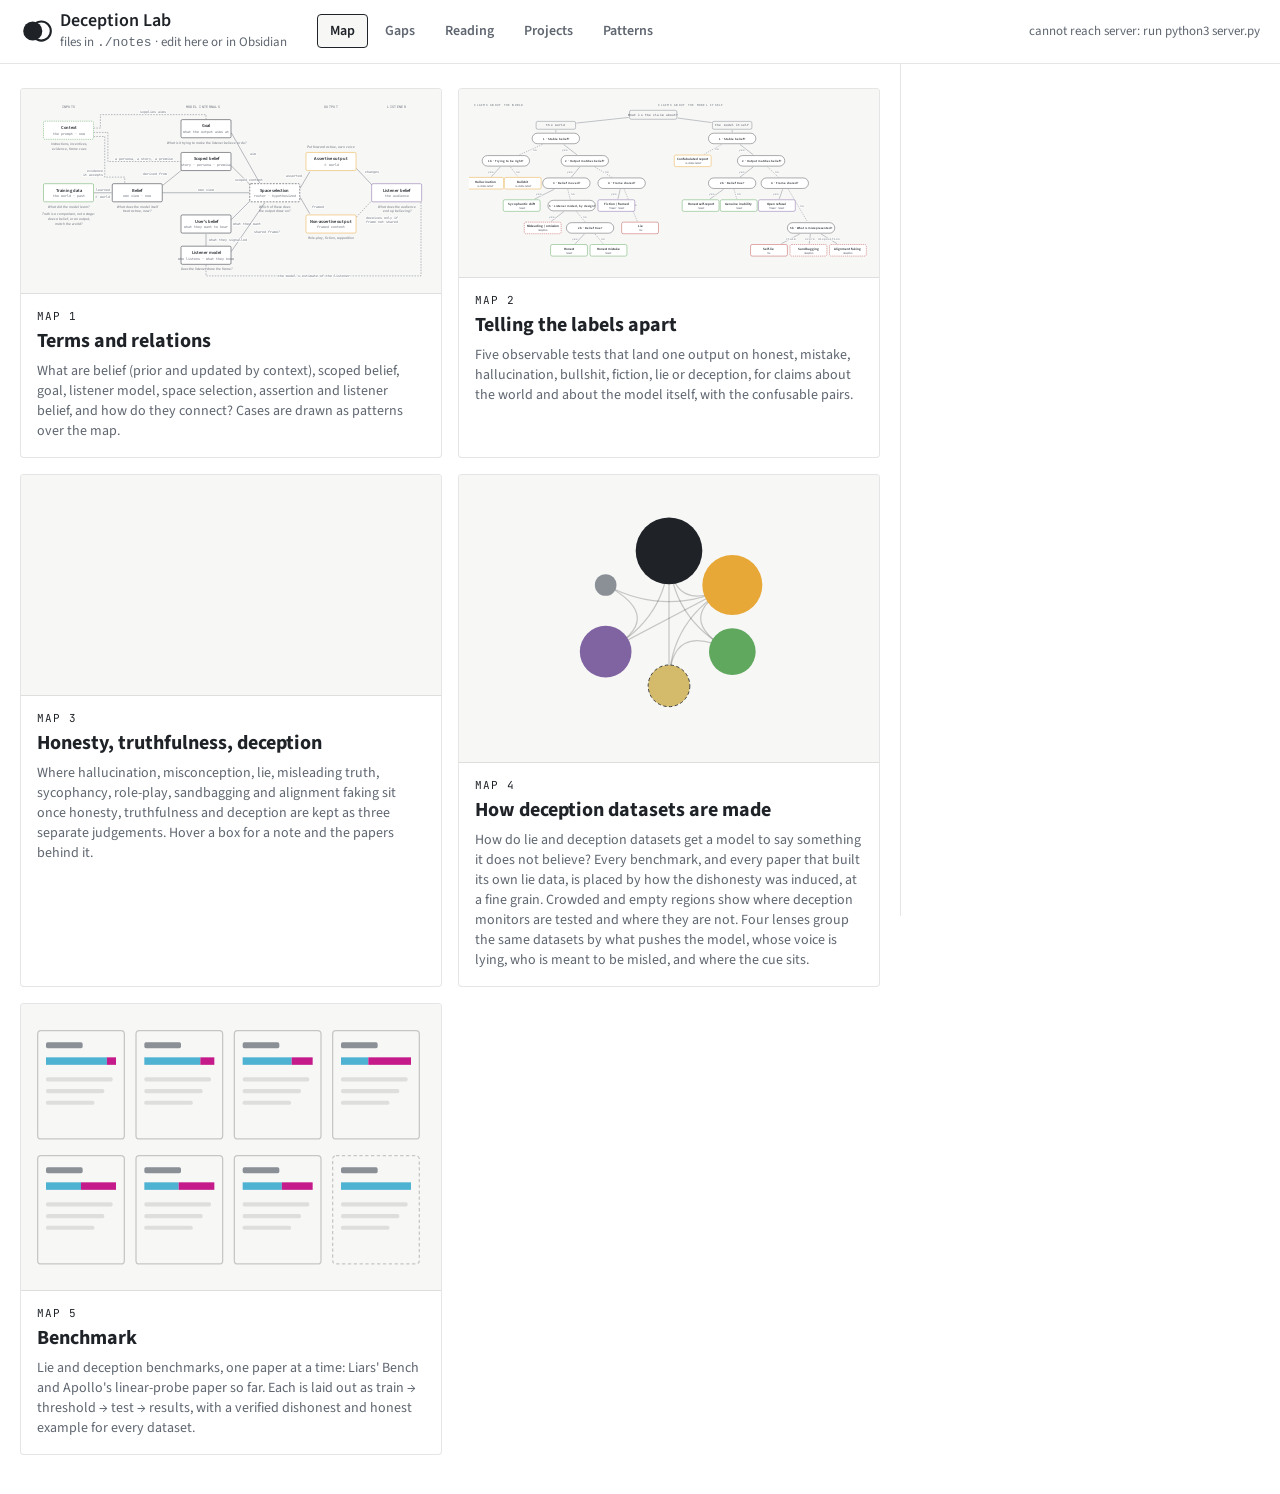
==== commit 90be71b2: "Benchmark map, pattern demos, Belief dependence of the lie pilot, and new paper notes - Benchmark ma" ====
--- a/app/index.html
+++ b/app/index.html
@@ -4,28 +4,29 @@
 <meta charset="utf-8">
 <meta name="viewport" content="width=device-width, initial-scale=1">
 <title>Deception Lab</title>
+<link rel="icon" href="data:image/svg+xml,%3Csvg xmlns=%22http://www.w3.org/2000/svg%22 viewBox=%220 0 32 32%22%3E%3Ccircle cx=%2212%22 cy=%2216%22 r=%229%22 fill=%22%231F2328%22/%3E%3Ccircle cx=%2220%22 cy=%2216%22 r=%229%22 fill=%22none%22 stroke=%22%231F2328%22 stroke-width=%222%22/%3E%3C/svg%3E">  <!-- favicon: the logo mark in --ink (a data URI cannot read CSS variables) -->
 <link rel="stylesheet" href="https://fonts.googleapis.com/css2?family=Source+Serif+4:ital,opsz,wght@0,8..60,400;0,8..60,600;1,8..60,400&family=Source+Sans+3:wght@400;600;700&family=JetBrains+Mono:wght@500;600&display=swap">
 <style>
 :root{
-  --bg:#fbfaf7; --surface:#ffffff; --fg:#1f2328; --muted:#6b7178; --line:#e2dfd8; --rule:#cfcbc2;
-  --blue:#4C7EBF; --blue-soft:#e9eff8; --blue-ink:#2d5a94;
-  --gray:#7F7F7F; --gray-soft:#eeece7;
+  /* legacy names, aliased to the brand tokens in tokens.css (neutrals and UI accent; chrome is ink and grey) */
+  --fg:var(--ink); --muted:var(--ink-2); --line:var(--hairline);
+  --blue:var(--ink); --blue-soft:var(--surface-sunk); --blue-ink:var(--ink);
+  --gray:var(--ink-3); --gray-soft:var(--surface-sunk);
+  /* legacy hues below are still the pre-brand palette; they move to the meaning colours when the maps are recoloured */
   --gate:#f7f1df; --gate-line:#d4bb6c;
   --green:#5FA85D; --green-soft:#e6f2e5;
   --orange:#E8A838; --orange-soft:#fbf0d9;
   --purple:#8064A2; --purple-soft:#ece6f3;
   --red:#C0504D; --red-soft:#f8e3e2;
-  --serif:"Source Serif 4",Georgia,serif; --sans:"Source Sans 3","Helvetica Neue",Arial,sans-serif; --mono:"JetBrains Mono",ui-monospace,Menlo,monospace;
+  --serif:var(--font); --sans:var(--font);
 }
 @media (prefers-color-scheme: dark){ :root{
-  --bg:#15171a; --surface:#1d2024; --fg:#e9e7e1; --muted:#a2a7ad; --line:#30343a; --rule:#3d424a;
-  --blue:#7ea6dc; --blue-soft:#1d2a3c; --blue-ink:#a9c4ea; --gray:#9a9a9a; --gray-soft:#262a2f;
   --gate:#332d1a; --gate-line:#b89a4a; --green:#7cc47a; --green-soft:#1c2e1b; --orange:#f0b858; --orange-soft:#3a2d12;
   --purple:#a98fcb; --purple-soft:#2a2336; --red:#e07572; --red-soft:#3d1f1e; color-scheme:dark } }
 *{box-sizing:border-box}
 [hidden]{display:none!important}
 html,body{height:100%}
-body{margin:0;background:var(--bg);color:var(--fg);font-family:var(--serif);font-size:15.5px;line-height:1.55;display:grid;grid-template-rows:auto 1fr}
+body{margin:0;background:var(--bg);color:var(--fg);font-family:var(--serif);font-size:var(--fs-body);line-height:1.55;display:grid;grid-template-rows:auto 1fr}
 h1,h2,h3,h4{font-family:var(--sans);margin:0}
 p{margin:0 0 10px}
 a{color:var(--blue-ink)}
@@ -33,14 +34,18 @@
 .var{font-family:var(--mono);font-size:.82em;font-weight:600;color:var(--blue-ink);background:var(--blue-soft);padding:1px 5px;border-radius:4px;white-space:nowrap}
 
 /* top bar */
-.top{display:flex;align-items:center;gap:18px;padding:10px 20px;border-bottom:1px solid var(--rule);background:var(--surface);position:sticky;top:0;z-index:5}
-.top h1{font-size:18px;font-weight:700}
-.top .sub{font-family:var(--sans);font-size:12.5px;color:var(--muted)}
+.top{display:flex;flex-wrap:wrap;align-items:center;gap:8px 18px;padding:10px 20px;border-bottom:1px solid var(--hairline);background:var(--bg);position:sticky;top:0;z-index:5}
+.brand{display:flex;align-items:center;gap:6px;color:var(--ink)} .brand .mark{width:34px;height:34px;flex:none}
+.top h1{font-size:18px;font-weight:600;line-height:1.2}
+.top .sub{font-family:var(--sans);font-size:var(--fs-caption);color:var(--muted)}
 .tabs{display:flex;gap:4px;margin-left:12px}
-.tabs button{font-size:14px;font-weight:600;padding:6px 12px;border-radius:8px;border:1px solid transparent;background:none;color:var(--muted);cursor:pointer}
+.tabs button{font-size:var(--fs-ui);font-weight:600;padding:6px 12px;border-radius:var(--radius);border:1px solid transparent;background:none;color:var(--ink-2);cursor:pointer;transition:background var(--dur) var(--ease),color var(--dur) var(--ease)}
+.tabs button:hover{background:var(--surface-sunk);color:var(--ink)}
 .tabs button.on{background:var(--blue-soft);color:var(--blue-ink);border-color:var(--blue)}
-.status{margin-left:auto;font-family:var(--sans);font-size:12.5px;color:var(--muted)}
-.status b{color:var(--green)}
+.status{margin-left:auto;font-family:var(--sans);font-size:var(--fs-caption);color:var(--muted)}
+.status b{color:var(--ink-3)}
+@media (max-width:640px){.top{padding:8px 16px;gap:6px 12px}.top .sub,.status{display:none}.tabs{margin-left:0;max-width:100%;overflow-x:auto}}
+:focus-visible{outline:2px solid var(--ink);outline-offset:2px}
 
 /* layout */
 .main{display:grid;grid-template-columns:minmax(0,1fr) 380px;gap:0;min-height:0}
@@ -48,44 +53,45 @@
 @media (max-width:980px){.main{grid-template-columns:1fr}.panel{position:static;max-height:none}}
 .view{padding:18px 20px 40px;overflow:auto;min-width:0}
 .view[hidden]{display:none}
-.panel{border-left:1px solid var(--rule);background:var(--surface);padding:16px 18px;overflow:auto;display:grid;gap:10px;align-content:start;font-size:14.5px;position:sticky;top:48px;max-height:calc(100vh - 48px)}
-.panel .k{font-family:var(--mono);font-size:11px;color:var(--blue-ink);letter-spacing:.06em}
-.panel h3{font-size:17px}
-.panel .why{border-left:3px solid var(--blue);padding-left:10px}
-.panel .meta{font-family:var(--sans);font-size:12.5px;color:var(--muted)}
-.panel ul{margin:0;padding-left:18px;font-family:var(--sans);font-size:13px;color:var(--muted)}
-.panel .pin{font-family:var(--sans);font-size:12px;color:var(--muted)}
-.md{font-size:14px}
+.panel{border-left:1px solid var(--hairline);background:var(--surface);padding:16px 18px;overflow:auto;display:grid;gap:10px;align-content:start;font-size:var(--fs-body);position:sticky;top:48px;max-height:calc(100vh - 48px)}
+.panel .k{font:500 var(--fs-label)/1.4 var(--mono);color:var(--ink-2);letter-spacing:.08em;text-transform:uppercase}
+.panel h3{font-size:var(--fs-h3)}
+.panel .why{border-left:2px solid var(--rule);padding-left:10px}
+.panel .meta{font-family:var(--sans);font-size:var(--fs-caption);color:var(--muted)}
+.panel ul{margin:0;padding-left:18px;font-family:var(--sans);font-size:var(--fs-ui);color:var(--muted)}
+.panel .pin{font-family:var(--sans);font-size:var(--fs-ui);color:var(--muted)}
+.md{font-size:var(--fs-body)}
 .nfig+.nfig{margin-top:8px}
-.nfig{border:1px solid var(--line);border-radius:8px;background:var(--bg);padding:6px;cursor:zoom-in} .nfig svg{width:100%;height:auto;display:block}
+.nfig{border:1px solid var(--line);border-radius:var(--radius);background:var(--bg);padding:6px;cursor:zoom-in} .nfig svg{width:100%;height:auto;display:block}
 .figov{position:fixed;inset:0;z-index:50;background:color-mix(in srgb,var(--bg) 92%,transparent);display:flex;align-items:center;justify-content:center;padding:24px;cursor:zoom-out} .figov[hidden]{display:none} .figov svg{width:min(1200px,100%);height:auto;max-height:100%;background:var(--bg)}
-.md h2,.md h3{font-size:14px;margin:12px 0 4px;color:var(--muted);text-transform:uppercase;letter-spacing:.05em}
+.md h2,.md h3{font-size:var(--fs-h4);margin:12px 0 4px;color:var(--muted);text-transform:uppercase;letter-spacing:.05em}
 .md p{margin:0 0 8px}
-.regions{border:1px solid var(--line);border-radius:14px;padding:14px;margin:8px 0 16px;background:var(--surface)}
+.regions{border:1px solid var(--line);border-radius:var(--radius);padding:14px;margin:8px 0 16px;background:var(--surface)}
 .rgrid{display:grid;grid-template-columns:repeat(2,minmax(0,1fr));gap:10px}
 @media (max-width:700px){.rgrid{grid-template-columns:minmax(0,1fr)}}
-.rcard{border-radius:10px;padding:14px 18px;min-width:0}
+.rcard{border-radius:var(--radius);padding:14px 18px;min-width:0}
 .rcard:nth-child(4n+1){background:var(--blue-soft)} .rcard:nth-child(4n+2){background:var(--gate)} .rcard:nth-child(4n+3){background:color-mix(in srgb,var(--green-soft) 45%,var(--gray-soft))} .rcard:nth-child(4n+4){background:var(--purple-soft)}
-.regions h4{font-family:var(--sans);font-size:17px;font-weight:600;margin:0 0 6px;color:var(--fg);text-transform:none;letter-spacing:0}
-.regions p{font-family:var(--sans);font-size:14px;line-height:1.5;color:var(--muted);margin:0}
+.regions h4{font-family:var(--sans);font-size:var(--fs-h3);font-weight:600;margin:0 0 6px;color:var(--fg);text-transform:none;letter-spacing:0}
+.regions p{font-family:var(--sans);font-size:var(--fs-ui);line-height:1.5;color:var(--muted);margin:0}
 .rarrow{text-align:center;color:var(--muted);font-family:var(--sans);margin:12px 0 4px}
 .rfoot{text-align:center;padding:2px 8px 6px}
-.md code{font-family:var(--mono);font-size:12px;background:var(--gray-soft);padding:0 4px;border-radius:3px}
+.md code{font-family:var(--mono);font-size:var(--fs-code);background:var(--gray-soft);padding:0 4px;border-radius:3px}
 .md .wl{color:var(--blue-ink);text-decoration:underline dotted;cursor:pointer}
-textarea.ed{width:100%;min-height:260px;font-family:var(--mono);font-size:12.5px;line-height:1.5;padding:10px;border:1px solid var(--line);border-radius:8px;background:var(--bg);color:var(--fg);resize:vertical}
+textarea.ed{width:100%;min-height:260px;font-family:var(--mono);font-size:var(--fs-code);line-height:1.5;padding:10px;border:1px solid var(--line);border-radius:var(--radius);background:var(--surface-sunk);color:var(--fg);resize:vertical}
 .row{display:flex;gap:8px;flex-wrap:wrap;align-items:center}
-.btn{font-size:13px;font-weight:600;padding:6px 11px;border-radius:7px;border:1px solid var(--line);background:var(--surface);color:var(--fg);cursor:pointer}
-.btn:hover{border-color:var(--blue)}
-.btn.primary{background:var(--blue);color:#fff;border-color:var(--blue)}
-.btn.sm{font-size:12px;padding:4px 8px}
+.btn{font-size:var(--fs-ui);font-weight:600;padding:6px 11px;border-radius:var(--radius);border:1px solid var(--rule);background:var(--surface);color:var(--ink);cursor:pointer;transition:background var(--dur) var(--ease)}
+.btn:hover{background:var(--surface-sunk)}
+.btn.primary{background:var(--ink);color:var(--bg);border-color:var(--ink)}
+.btn.primary:hover{background:var(--ink-2);border-color:var(--ink-2)}
+.btn.sm{font-size:var(--fs-caption);padding:4px 8px}
 .plist{display:grid;gap:4px}
-.plist a{font-family:var(--sans);font-size:13px;cursor:pointer;text-decoration:none;display:flex;gap:6px;align-items:baseline}
+.plist a{font-family:var(--sans);font-size:var(--fs-ui);cursor:pointer;text-decoration:none;display:flex;gap:6px;align-items:baseline}
 .plist a:hover{text-decoration:underline}
-.tag{font-family:var(--mono);font-size:10.5px;padding:1px 6px;border-radius:999px;border:1px solid var(--line);color:var(--muted)}
+.tag{font-family:var(--mono);font-size:var(--fs-label);padding:1px 6px;border-radius:999px;border:1px solid var(--line);color:var(--muted)}
 .tag.queued{} .tag.reading{color:var(--orange);border-color:var(--orange)} .tag.read{color:var(--green);border-color:var(--green)} .tag.later{opacity:.6}
 
 /* ---- map view: concept map + cases + label rules ---- */
-.flowbox{background:var(--surface);border:1px solid var(--line);border-radius:12px;overflow-x:auto;margin:14px 0 10px}
+.flowbox{background:var(--surface);border:1px solid var(--line);border-radius:var(--radius);overflow-x:auto;margin:14px 0 10px}
 .flowbox svg{display:block;min-width:960px;width:100%;height:auto;font-family:var(--sans)}
 .cband{fill:var(--gray-soft);opacity:.55}
 .colhead{font-family:var(--mono);font-size:10.5px;letter-spacing:.09em;fill:var(--muted);text-transform:uppercase}
@@ -97,11 +103,11 @@
 .edge.off{stroke:var(--line);stroke-width:1.2;stroke-dasharray:3 3}
 .edge.unstable{stroke:var(--orange);stroke-width:2;stroke-dasharray:7 3 2 3}
 .xmark{stroke:var(--red);stroke-width:2.2;fill:none}
-.tilde{font-family:var(--mono);font-size:14px;font-weight:600;fill:var(--orange);paint-order:stroke;stroke:var(--surface);stroke-width:4px}
+.tilde{font-family:var(--mono);font-size:var(--fs-ui);font-weight:600;fill:var(--orange);paint-order:stroke;stroke:var(--surface);stroke-width:4px}
 .elabel{font-family:var(--mono);font-size:10.5px;fill:var(--muted);paint-order:stroke;stroke:var(--surface);stroke-width:5px;stroke-linejoin:round}
 .arrow{fill:var(--muted)}
 .node{cursor:pointer;transition:opacity .25s}
-.node rect{fill:var(--surface);stroke-width:1.6;rx:7}
+.node rect{fill:var(--surface);stroke-width:1.6;rx:4}
 .node .nm{font-weight:600;font-size:14.5px;fill:var(--fg)}
 .node .sb{font-family:var(--mono);font-size:10.5px;fill:var(--muted)}
 .node:hover rect,.node:focus-visible rect{stroke-width:3}
@@ -109,31 +115,31 @@
 .node.dim{opacity:.28}
 .badge{fill:var(--green)}
 .q{font-family:var(--serif);font-style:italic;font-size:11.5px;fill:var(--muted)}
-.legend{display:flex;flex-wrap:wrap;gap:14px;margin:6px 0 0;font-family:var(--mono);font-size:11px;color:var(--muted)}
+.legend{display:flex;flex-wrap:wrap;gap:14px;margin:6px 0 0;font-family:var(--mono);font-size:var(--fs-label);color:var(--muted)}
 .legend span::before{content:"";display:inline-block;width:22px;height:0;border-top:2px solid var(--fg);vertical-align:middle;margin-right:6px}
 .legend .l-bad::before{border-color:var(--red)}
 .legend .l-off::before{border-top:1.5px dashed var(--line)}
 .legend .l-open::before{border-top:2px dotted var(--orange)}
 .legend .l-un::before{border-top:2px dashed var(--orange)}
-.tablebox{overflow-x:auto;background:var(--surface);border:1px solid var(--line);border-radius:10px}
-table.cases{border-collapse:collapse;width:100%;font-family:var(--sans);font-size:13.5px}
+.tablebox{overflow-x:auto;background:var(--surface);border:1px solid var(--line);border-radius:var(--radius)}
+table.cases{border-collapse:collapse;width:100%;font-family:var(--sans);font-size:var(--fs-ui)}
 .cases th,.cases td{text-align:left;padding:8px 12px;border-bottom:1px solid var(--line);vertical-align:top}
-.cases th{font-family:var(--mono);font-size:10.5px;letter-spacing:.07em;text-transform:uppercase;color:var(--muted);font-weight:500;background:var(--gray-soft)}
+.cases th{font-family:var(--mono);font-size:var(--fs-label);letter-spacing:.07em;text-transform:uppercase;color:var(--muted);font-weight:500;background:var(--gray-soft)}
 .cases tbody tr{cursor:pointer}
 .cases tbody tr:hover td{background:var(--blue-soft)}
 .cases tbody tr.cur td{background:var(--blue-soft);box-shadow:inset 3px 0 0 var(--blue)}
 .cases tbody tr:last-child td{border-bottom:0}
 .cases td.c{white-space:nowrap;font-weight:600}
-.cases td .m{font-family:var(--mono);font-size:11px;color:var(--muted);display:block}
+.cases td .m{font-family:var(--mono);font-size:var(--fs-label);color:var(--muted);display:block}
 .cases td.n{color:var(--muted)}
 .lab-ok{color:var(--green);font-weight:600}.lab-fic{color:var(--purple);font-weight:600}.lab-lie,.lab-dec{color:var(--red);font-weight:600}.lab-hal,.lab-bs{color:var(--orange);font-weight:600}
 .rules{display:flex;flex-wrap:wrap;gap:6px;margin:8px 0 0}
-.rule{font-family:var(--mono);font-size:11.5px;padding:6px 10px;border:1px solid var(--line);border-radius:6px;background:var(--surface);color:var(--fg);cursor:pointer}
+.rule{font-family:var(--mono);font-size:var(--fs-label);padding:6px 10px;border:1px solid var(--line);border-radius:var(--radius);background:var(--surface);color:var(--fg);cursor:pointer}
 .rule:hover{border-color:var(--blue)}
 .rule.on{border-color:var(--blue);background:var(--blue-soft);color:var(--blue-ink)}
-.rulebox{border:1px solid var(--line);border-radius:10px;padding:12px 14px;margin:10px 0 0;background:var(--surface);font-size:14px;max-width:80ch}
+.rulebox{border:1px solid var(--line);border-radius:var(--radius);padding:12px 14px;margin:10px 0 0;background:var(--surface);font-size:var(--fs-body);max-width:80ch}
 .rulebox b{display:block;margin-bottom:4px;font-family:var(--sans)}
-.panel .sig{font-family:var(--mono);font-size:12px;background:var(--gray-soft);border-radius:6px;padding:8px 10px;margin:0 0 8px}
+.panel .sig{font-family:var(--mono);font-size:var(--fs-label);background:var(--gray-soft);border-radius:var(--radius);padding:8px 10px;margin:0 0 8px}
 
 /* ---- labels view: decision tree ---- */
 .tedge{stroke:var(--muted);stroke-width:1.4;transition:opacity .15s}
@@ -154,26 +160,26 @@
 .tn.dim{opacity:.25}
 .tn:focus{outline:none}.tn:focus-visible rect{stroke-width:3}
 .pairs{display:grid;grid-template-columns:repeat(auto-fill,minmax(260px,1fr));gap:10px}
-.pair{font-family:var(--sans);text-align:left;cursor:pointer;background:var(--surface);border:1px solid var(--line);border-radius:10px;padding:12px 14px;display:grid;gap:4px;color:var(--fg)}
+.pair{font-family:var(--sans);text-align:left;cursor:pointer;background:var(--surface);border:1px solid var(--line);border-radius:var(--radius);padding:12px 14px;display:grid;gap:4px;color:var(--fg)}
 .pair:hover{border-color:var(--blue)}
 .pair.on{border-color:var(--blue);background:var(--blue-soft)}
-.pair b{font-weight:600;font-size:14px}
-.pair b span{font-family:var(--mono);font-size:11px;color:var(--muted);font-weight:400;margin:0 4px}
+.pair b{font-weight:600;font-size:var(--fs-h4)}
+.pair b span{font-family:var(--mono);font-size:var(--fs-label);color:var(--muted);font-weight:400;margin:0 4px}
 .pair .pt{font-family:var(--mono);font-size:11px;color:var(--blue-ink)}
-.pair p{margin:2px 0 0;font-size:13px;color:var(--muted);font-family:var(--serif)}
-.panel ul.tl{font-family:var(--serif);font-size:14px;color:var(--fg)}
+.pair p{margin:2px 0 0;font-size:var(--fs-ui);color:var(--muted);font-family:var(--serif)}
+.panel ul.tl{font-family:var(--serif);font-size:var(--fs-ui);color:var(--fg)}
 
 .mapwall{display:grid;grid-template-columns:repeat(auto-fit,minmax(320px,1fr));gap:16px;margin-top:6px}
-.mcard{text-align:left;cursor:pointer;background:var(--surface);border:1px solid var(--line);border-radius:12px;overflow:hidden;display:grid;grid-template-rows:auto 1fr;padding:0;color:var(--fg);font-family:var(--serif)}
+.mcard{text-align:left;cursor:pointer;background:var(--surface);border:1px solid var(--line);border-radius:var(--radius);overflow:hidden;display:grid;grid-template-rows:auto 1fr;padding:0;color:var(--fg);font-family:var(--serif)}
 .mcard:hover{border-color:var(--blue)}
 .mthumb{background:var(--gray-soft);padding:10px;border-bottom:1px solid var(--line);pointer-events:none}
 .mthumb svg{display:block;width:100%;height:auto;min-width:0}
 .minfo{padding:12px 16px 16px}
-.minfo .mnum{font-family:var(--mono);font-size:11px;letter-spacing:.08em;text-transform:uppercase;color:var(--blue-ink)}
-.minfo b{display:block;font-family:var(--sans);font-size:19px;margin:2px 0 6px}
-.minfo p{margin:0;color:var(--muted);font-size:14px}
+.minfo .mnum{font-family:var(--mono);font-size:var(--fs-label);letter-spacing:.08em;text-transform:uppercase;color:var(--blue-ink)}
+.minfo b{display:block;font-family:var(--sans);font-size:var(--fs-h3);margin:2px 0 6px}
+.minfo p{margin:0;color:var(--muted);font-size:var(--fs-ui)}
 .backbar{display:flex;align-items:center;gap:12px;margin:0 0 12px}
-.crumb{font-family:var(--mono);font-size:11px;letter-spacing:.08em;text-transform:uppercase;color:var(--muted)}
+.crumb{font-family:var(--mono);font-size:var(--fs-label);letter-spacing:.08em;text-transform:uppercase;color:var(--muted)}
 /* honesty map + popover */
 .hwrap{position:relative}
 .hedge{fill:none;stroke:var(--muted);stroke-width:1.5}
@@ -197,23 +203,23 @@
 .hn.g-q rect{fill:var(--surface);stroke-dasharray:none}
 .hn .hs{font-family:var(--mono);font-size:9.5px;fill:var(--muted)}
 .hn .hc{font-family:var(--mono);font-size:8.5px;fill:var(--orange);letter-spacing:.05em;text-transform:uppercase}
-.contested{color:var(--orange);font-family:var(--mono);font-size:11px;letter-spacing:.05em;text-transform:uppercase}
-.hpop{position:absolute;z-index:5;width:380px;max-width:calc(100% - 16px);background:var(--surface);border:1px solid var(--line);border-radius:8px;box-shadow:0 10px 30px rgba(0,0,0,.12);padding:14px 16px 12px}
+.contested{color:var(--orange);font-family:var(--mono);font-size:var(--fs-label);letter-spacing:.05em;text-transform:uppercase}
+.hpop{position:absolute;z-index:5;width:380px;max-width:calc(100% - 16px);background:var(--surface);border:1px solid var(--line);border-radius:var(--radius);box-shadow:var(--shadow-pop);padding:14px 16px 12px}
 .hpop[hidden]{display:none}
-.hpop .pk{font-family:var(--mono);font-size:10.5px;letter-spacing:.06em;text-transform:uppercase;margin:0 0 4px}
-.hpop h4{font-family:var(--sans);font-weight:600;font-size:19px;margin:0 0 6px;line-height:1.2}
-.hpop p{margin:0 0 8px;font-size:13.5px;line-height:1.5}
+.hpop .pk{font-family:var(--mono);font-size:var(--fs-label);letter-spacing:.06em;text-transform:uppercase;margin:0 0 4px}
+.hpop h4{font-family:var(--sans);font-weight:600;font-size:var(--fs-h3);margin:0 0 6px;line-height:1.2}
+.hpop p{margin:0 0 8px;font-size:var(--fs-ui);line-height:1.5}
 .hpop .pc{color:var(--muted);border-left:2px solid var(--orange);padding-left:8px}
 .hpop .prefs{display:grid;gap:4px;border-top:1px solid var(--line);padding-top:8px;margin-top:4px}
-.hpop .prefs a{font-size:12px;color:var(--blue);text-decoration:none;line-height:1.35}
+.hpop .prefs a{font-size:var(--fs-caption);color:var(--blue);text-decoration:none;line-height:1.35}
 .hpop .prefs a:hover{text-decoration:underline}
-.hpop .phint{font-family:var(--mono);font-size:10px;color:var(--muted);margin-top:8px}
+.hpop .phint{font-family:var(--mono);font-size:var(--fs-label);color:var(--muted);margin-top:8px}
 
 .legend3 .sw::before{border:0!important;width:10px;height:10px;border-radius:2px;background:var(--c)}
 
 /* zoom toolbar for maps */
-.zoombar{display:flex;align-items:center;gap:10px;font-family:var(--mono);font-size:11.5px;color:var(--muted);margin:10px 0 6px}
-.zoombar button{font-family:var(--mono);font-size:12px;padding:3px 9px;border-radius:6px;border:1px solid var(--line);background:var(--surface);color:var(--fg);cursor:pointer}
+.zoombar{display:flex;align-items:center;gap:10px;font-family:var(--mono);font-size:var(--fs-label);color:var(--muted);margin:10px 0 6px}
+.zoombar button{font-family:var(--mono);font-size:var(--fs-ui);padding:3px 9px;border-radius:var(--radius);border:1px solid var(--line);background:var(--surface);color:var(--fg);cursor:pointer}
 .zoombar button:hover{border-color:var(--blue)}
 .zoombar input[type=range]{width:180px}
 .zoombar .zv{min-width:44px;text-align:right}
@@ -222,7 +228,7 @@
 /* ---- gaps ---- */
 .gapgrid{display:grid;grid-template-columns:minmax(0,1fr) minmax(0,1fr);gap:18px;align-items:start}
 @media (max-width:900px){.gapgrid{grid-template-columns:1fr}}
-.q2{background:var(--surface);border:1px solid var(--line);border-radius:12px;padding:10px}
+.q2{background:var(--surface);border:1px solid var(--line);border-radius:var(--radius);padding:10px}
 .q2 svg{width:100%;height:auto;display:block;font-family:var(--sans)}
 .q2 .axis{font-size:11px;fill:var(--muted);font-weight:600;letter-spacing:.06em;text-transform:uppercase}
 .q2 .quad{font-size:10.5px;fill:var(--muted)}
@@ -230,22 +236,22 @@
 .q2 .pt text{font-size:10.5px;fill:var(--fg)}
 .q2 .pt.sel circle{stroke:var(--blue-ink);stroke-width:3}
 .gaplist{display:grid;gap:8px}
-.gapcard{border:1px solid var(--line);border-radius:10px;padding:10px 12px;background:var(--surface);font-family:var(--sans);cursor:pointer}
+.gapcard{border:1px solid var(--line);border-radius:var(--radius);padding:10px 12px;background:var(--surface);font-family:var(--sans);cursor:pointer}
 .gapcard.sel{box-shadow:0 0 0 2px var(--blue)}
-.gapcard h4{font-size:14px} .gapcard .m{font-size:12px;color:var(--muted);margin-top:3px} .gapcard .m b{font-family:var(--mono)}
-.gapcard .sum{font-size:12.5px;line-height:1.45;color:var(--fg);margin-top:5px;display:-webkit-box;-webkit-line-clamp:2;-webkit-box-orient:vertical;overflow:hidden}
-.gapcard.blocked h4::after{content:" · blocked";color:var(--red);font-weight:400;font-size:12px}
+.gapcard h4{font-size:var(--fs-h4)} .gapcard .m{font-size:var(--fs-caption);color:var(--muted);margin-top:3px} .gapcard .m b{font-family:var(--mono)}
+.gapcard .sum{font-size:var(--fs-ui);line-height:1.45;color:var(--fg);margin-top:5px;display:-webkit-box;-webkit-line-clamp:2;-webkit-box-orient:vertical;overflow:hidden}
+.gapcard.blocked h4::after{content:" · blocked";color:var(--red);font-weight:400;font-size:var(--fs-caption)}
 
 /* ---- reading ---- */
 .rq{display:grid;gap:6px;max-width:820px}
-.rq .it{display:grid;grid-template-columns:34px minmax(0,1fr) auto;gap:10px;align-items:center;border:1px solid var(--line);border-radius:10px;padding:8px 12px;background:var(--surface);cursor:pointer;font-family:var(--sans)}
+.rq .it{display:grid;grid-template-columns:34px minmax(0,1fr) auto;gap:10px;align-items:center;border:1px solid var(--line);border-radius:var(--radius);padding:8px 12px;background:var(--surface);cursor:pointer;font-family:var(--sans)}
 .pj .rq .it{grid-template-columns:minmax(34px,auto) minmax(0,1fr) auto}
 .pjidx{display:grid;grid-template-columns:repeat(auto-fill,minmax(300px,1fr));gap:12px;margin:6px 0 14px}
-.pjcard{text-align:left;border:1px solid var(--line);border-radius:12px;background:var(--surface);padding:14px 16px;cursor:pointer;font-family:var(--sans);color:var(--fg);display:grid;gap:4px;align-content:start}
+.pjcard{text-align:left;border:1px solid var(--line);border-radius:var(--radius);background:var(--surface);padding:14px 16px;cursor:pointer;font-family:var(--sans);color:var(--fg);display:grid;gap:4px;align-content:start}
 .pjcard:hover{border-color:var(--blue)} .pjcard:focus-visible{outline:2px solid var(--blue);outline-offset:2px}
-.pjcard .kd{font:600 11px var(--mono);letter-spacing:.06em;text-transform:uppercase;color:var(--muted)}
-.pjcard h3{font-size:16px;line-height:1.3;margin:0;color:var(--fg)}
-.pjcard p{margin:0;font-size:13px;color:var(--muted)}
+.pjcard .kd{font:600 var(--fs-label) var(--mono);letter-spacing:.06em;text-transform:uppercase;color:var(--muted)}
+.pjcard h3{font-size:var(--fs-h3);line-height:1.3;margin:0;color:var(--fg)}
+.pjcard p{margin:0;font-size:var(--fs-ui);color:var(--muted)}
 .pjback{margin:0 0 10px}
 .regions.loc .rcard.off{opacity:.38}
 .regions.loc .rcard.on{box-shadow:inset 0 0 0 2px var(--fg)}
@@ -253,48 +259,118 @@
 .regions.click .rcard:hover{box-shadow:inset 0 0 0 2px var(--rule);opacity:1}
 .regions.click .rcard:focus-visible{outline:2px solid var(--blue);outline-offset:2px}
 .regions.loc.click .rcard.on:hover{box-shadow:inset 0 0 0 2px var(--fg)}
-.rhead{border-radius:12px;padding:16px 20px;margin:4px 0 6px}
-.rhead h2{font-size:22px!important;margin:0 0 6px!important}
-.rhead p{font-family:var(--sans);font-size:15px;color:var(--muted);margin:0}
+.rhead{border-radius:var(--radius);padding:16px 20px;margin:4px 0 6px}
+.rhead h2{font-size:var(--fs-h2)!important;margin:0 0 6px!important}
+.rhead p{font-family:var(--sans);font-size:var(--fs-body);color:var(--muted);margin:0}
 .rhead.t0{background:var(--blue-soft)} .rhead.t1{background:var(--gate)} .rhead.t2{background:color-mix(in srgb,var(--green-soft) 45%,var(--gray-soft))} .rhead.t3{background:var(--purple-soft)}
-.rtag{font:600 10px var(--mono);letter-spacing:.05em;text-transform:uppercase;margin-left:8px;padding:1px 6px;border-radius:4px;border:1px solid var(--rule);color:var(--muted);vertical-align:middle;white-space:nowrap}
+.rtag{font:600 var(--fs-label) var(--mono);letter-spacing:.05em;text-transform:uppercase;margin-left:8px;padding:1px 6px;border-radius:4px;border:1px solid var(--rule);color:var(--muted);vertical-align:middle;white-space:nowrap}
 .rq .it:hover{border-color:var(--blue)} .rq .it.sel{box-shadow:0 0 0 2px var(--blue)}
-.rq .n{font-family:var(--mono);font-size:12px;color:var(--muted)} .rq .t{font-weight:600;font-size:14px} .rq .t small{display:block;font-weight:400;color:var(--muted);font-size:12px}
-.rq .st{display:flex;gap:4px} .rq .st button{font-size:11px;padding:3px 7px;border-radius:999px;border:1px solid var(--line);background:none;color:var(--muted);cursor:pointer}
+.rq .n{font-family:var(--mono);font-size:var(--fs-label);color:var(--muted)} .rq .t{font-weight:600;font-size:var(--fs-ui)} .rq .t small{display:block;font-weight:400;color:var(--muted);font-size:var(--fs-caption)}
+.rq .st{display:flex;gap:4px} .rq .st button{font-size:var(--fs-caption);padding:3px 7px;border-radius:999px;border:1px solid var(--line);background:none;color:var(--muted);cursor:pointer}
 .pj{max-width:820px;display:grid;gap:14px}
-.pj .ptabs{display:flex;gap:6px;flex-wrap:wrap} .pj .ptabs button{font-size:13px;font-weight:600;padding:5px 11px;border-radius:999px;border:1px solid var(--line);background:var(--surface);color:var(--muted);cursor:pointer} .pj .ptabs button.on{border-color:var(--blue);color:var(--blue-ink);background:var(--blue-soft)}
-.pj .pdesc{border:1px solid var(--line);border-radius:12px;background:var(--surface);padding:14px 18px;cursor:pointer} .pj .pdesc:hover{border-color:var(--blue)} .pj .pdesc h2{font-size:19px;margin:0 0 8px} .pj .pdesc .md{font-size:14.5px}
+.pj .ptabs{display:flex;gap:6px;flex-wrap:wrap} .pj .ptabs button{font-size:var(--fs-ui);font-weight:600;padding:5px 11px;border-radius:999px;border:1px solid var(--line);background:var(--surface);color:var(--muted);cursor:pointer} .pj .ptabs button.on{border-color:var(--blue);color:var(--blue-ink);background:var(--blue-soft)}
+.pj .pdesc{border:1px solid var(--line);border-radius:var(--radius);background:var(--surface);padding:14px 18px;cursor:pointer} .pj .pdesc:hover{border-color:var(--blue)} .pj .pdesc h2{font-size:var(--fs-h3);margin:0 0 8px} .pj .pdesc .md{font-size:var(--fs-body)}
 .pj .sect{display:flex;align-items:center;gap:10px} .pj .sect .btn{margin-left:auto}
 .pj .pdesc{cursor:default} .pj .pdesc:hover{border-color:var(--line)} .pj .pdesc .row{margin-top:10px}
-.pj .it .body{grid-column:1/-1;border-top:1px solid var(--line);padding-top:10px;margin-top:4px;cursor:default} .pj .it .body .md{font-size:14px} .pj .it.open{cursor:default}
+.pj .it .body{grid-column:1/-1;border-top:1px solid var(--line);padding-top:10px;margin-top:4px;cursor:default} .pj .it .body .md{font-size:var(--fs-body)} .pj .it.open{cursor:default}
 .rq .st button.on.queued{border-color:var(--gray);color:var(--fg)} .rq .st button.on.reading{border-color:var(--orange);color:var(--orange)} .rq .st button.on.read{border-color:var(--green);color:var(--green)} .rq .st button.on.later{opacity:.7}
-.sect{font-family:var(--sans);font-size:12px;font-weight:700;text-transform:uppercase;letter-spacing:.06em;color:var(--muted);margin:14px 0 6px}
-.intro{max-width:720px;color:var(--muted);font-size:14px;margin-bottom:8px}
+.sect{font:500 var(--fs-label)/1.4 var(--mono);text-transform:uppercase;letter-spacing:.08em;color:var(--ink-2);margin:18px 0 8px}
+.intro{max-width:720px;color:var(--muted);font-size:var(--fs-body);margin-bottom:8px}
+
+/* ============ project page — brand (docs/BRAND.md); tokens from tokens.css only ============ */
+#v-projects.pp-on>.intro{display:none}
+#v-projects.pp-on>.pj{max-width:none;display:block}
+.pp{display:grid;grid-template-columns:[page-start] minmax(0,1fr) [text-start] minmax(0,var(--col-text)) [text-end] var(--col-gap) [gutter-start] var(--col-gutter) [gutter-end page-end];max-width:var(--col-page);margin:0 auto;padding:var(--s-5) 0 var(--s-8);font-family:var(--font);font-size:var(--fs-body);line-height:var(--lh-body);color:var(--ink)}
+.pp>*,.pp-md>*{grid-column:text;min-width:0}
+.pp-side{grid-column:gutter}
+.pp-meta{grid-column:text-start/gutter-end}
+.pp-fig,.pp-md>.nfig{grid-column:page}
+.pp h1,.pp h2,.pp h3{font-family:var(--font);color:var(--ink)}
+.pp b,.pp strong{font-weight:600}
+.pp :focus-visible{outline:2px solid var(--ink);outline-offset:2px}
+.pp-crumb{display:flex;flex-wrap:wrap;gap:var(--s-2);align-items:baseline;font-size:var(--fs-ui);line-height:var(--lh-ui);color:var(--ink-2);margin-bottom:var(--s-6)}
+.pp-link{font:inherit;color:var(--ink);background:none;border:0;padding:0;cursor:pointer;text-align:left;text-decoration:underline;text-decoration-thickness:1px;text-underline-offset:3px;text-decoration-color:color-mix(in srgb,var(--ink) 40%,transparent);transition:text-decoration-color var(--dur) var(--ease)}
+.pp-link:hover{text-decoration-color:color-mix(in srgb,var(--ink) 80%,transparent)}
+.pp-kicker,.pp-label,.pp-details>summary{font:500 var(--fs-label)/1.4 var(--mono);text-transform:uppercase;letter-spacing:.08em;color:var(--ink-2)}
+.pp-title{font-size:var(--fs-title);line-height:1.1;font-weight:700;margin:var(--s-2) 0 var(--s-4)}
+.pp-lede{font-size:20px;line-height:1.5;margin:0}
+.pp-meta{display:flex;flex-wrap:wrap;gap:var(--s-4) var(--s-6);margin:var(--s-6) 0 var(--s-2);padding:var(--s-4) 0;border-top:1px solid var(--hairline);border-bottom:1px solid var(--hairline);font-size:var(--fs-caption);line-height:1.5;color:var(--ink-2)}
+.pp-meta>div{max-width:280px}
+.pp-meta .pp-label{display:block;margin-bottom:var(--s-1)}
+.pp-meta .pp-link{color:var(--ink)}
+.pp-chip{display:inline-block;font:400 var(--fs-caption)/1.4 var(--font);color:var(--ink);background:none;border:1px solid var(--hairline);border-radius:var(--radius);padding:1px var(--s-2);margin:0 var(--s-1) var(--s-1) 0;cursor:pointer;text-align:left;transition:background var(--dur) var(--ease)}
+.pp-chip:hover{background:var(--surface-sunk)}
+.pp-badge{display:inline-block;font:500 var(--fs-label)/1 var(--mono);text-transform:uppercase;letter-spacing:.08em;color:var(--ink-2);border:1px solid var(--hairline);border-radius:var(--radius-pill);padding:4px 8px;white-space:nowrap}
+.pp-tag{display:inline-block;font:500 var(--fs-label)/1.4 var(--mono);color:var(--ink-2);border:1px solid var(--hairline);border-radius:var(--radius);padding:1px 6px;margin:0 var(--s-1) var(--s-1) 0}
+.pp-path{font:500 var(--fs-label)/1.4 var(--mono);color:var(--ink-2);margin-right:var(--s-2);word-break:break-all}
+.pp-btn{font:600 var(--fs-ui)/var(--lh-ui) var(--font);color:var(--ink);background:var(--surface);border:1px solid var(--rule);border-radius:var(--radius);padding:5px 12px;cursor:pointer;transition:background var(--dur) var(--ease)}
+.pp-btn:hover{background:var(--surface-sunk)}
+.pp-btn.sm{font-size:var(--fs-caption);padding:3px 10px}
+.pp-btn.primary{background:var(--ink);color:var(--bg);border-color:var(--ink)}
+.pp-btn.primary:hover{background:var(--ink-2);border-color:var(--ink-2)}
+.pp-md>p,.pp-md>ul{margin:0 0 var(--s-4)}
+.pp-md>ul{padding-left:var(--s-5)}
+.pp-md li{margin-bottom:var(--s-2)}
+.pp-md>h2,.pp-md>h3,.pp-h2{font-size:var(--fs-h2);line-height:1.25;font-weight:600;margin:var(--s-7) 0 var(--s-4);padding-bottom:var(--s-2);border-bottom:1px solid var(--hairline)}
+.pp-h2 .pp-count{font-weight:400;color:var(--ink-2)}
+.pp-side{align-self:end;margin-bottom:calc(var(--s-4) + var(--s-2))}
+.pp code{font:500 var(--fs-code) var(--mono);background:var(--surface-sunk);padding:1px 4px;border-radius:var(--radius)}
+.pp-md a,.pp .wl{color:var(--ink);text-decoration:underline;text-decoration-thickness:1px;text-underline-offset:3px;text-decoration-color:color-mix(in srgb,var(--ink) 40%,transparent)}
+.pp .wl{text-decoration-style:dotted;cursor:pointer}
+.pp-md>.nfig,.pp-fig{margin:var(--s-5) 0 var(--s-6);border:0;border-radius:0;padding:0;background:none;cursor:zoom-in}
+.pp-md>.nfig svg,.pp-fig svg{width:100%;height:auto;display:block}
+.pp-list{display:grid}
+.pp-details .pp-list{border-top:1px solid var(--hairline)}
+.pp-row{display:grid;grid-template-columns:64px minmax(0,1fr) auto;gap:var(--s-4);align-items:baseline;width:100%;text-align:left;font:inherit;color:var(--ink);background:none;border:0;border-bottom:1px solid var(--hairline);padding:var(--s-3) var(--s-2);cursor:pointer;transition:background var(--dur) var(--ease)}
+.pp-row:hover{background:var(--surface-sunk)}
+.pp-row-d{font-size:var(--fs-caption);color:var(--ink-2);font-variant-numeric:tabular-nums}
+.pp-row-t{font-size:var(--fs-ui);font-weight:600;line-height:var(--lh-ui)}
+.pp-row-t small{display:block;font-weight:400;font-size:var(--fs-caption);color:var(--ink-2);margin-top:2px}
+.pp-empty{font-size:var(--fs-ui);line-height:var(--lh-ui);color:var(--ink-2);margin:var(--s-3) 0 0}
+.pp-details{margin-top:var(--s-7)}
+.pp-details>summary{cursor:pointer;padding:var(--s-2) 0}
+.pp-details .pp-list{margin-top:var(--s-2)}
+.pp-ta{display:block;width:100%;min-height:60vh;box-sizing:border-box;font:500 var(--fs-code)/1.6 var(--mono);color:var(--ink);background:var(--surface-sunk);border:1px solid var(--hairline);border-radius:var(--radius);padding:var(--s-4);resize:vertical}
+.pp-actions{display:flex;flex-wrap:wrap;gap:var(--s-2);align-items:center;margin-top:var(--s-3);font-size:var(--fs-caption);color:var(--ink-2)}
+@media (max-width:1179px){
+  .pp{grid-template-columns:[page-start text-start gutter-start] minmax(0,1fr) [page-end text-end gutter-end];max-width:var(--col-text)}
+  .pp-side{align-self:start;margin:0 0 var(--s-3)}
+}
+@media (max-width:640px){
+  .pp-title{font-size:32px}
+  .pp-lede{font-size:18px}
+  .pp-md>h2,.pp-md>h3,.pp-h2{font-size:22px}
+  .pp-row{grid-template-columns:minmax(0,1fr) auto;gap:var(--s-1) var(--s-3)}
+  .pp-row-d{grid-column:1/-1}
+}
+@media (max-width:760px){.rhead h2{font-size:22px}}
 </style>
+<link rel="stylesheet" href="tokens.css">  <!-- brand tokens (docs/BRAND.md); loaded after the legacy :root so shared names (--bg, --surface, --rule, --mono) take the brand values -->
 </head>
 <body>
 <div class="top">
-  <div><h1>Deception Lab</h1><div class="sub">files in <code id="notesPath">./notes</code> · edit here or in Obsidian</div></div>
-  <div class="tabs" id="tabs"><button data-v="map" class="on">Map</button><button data-v="gaps">Gaps</button><button data-v="reading">Reading</button><button data-v="projects">Projects</button></div>
+  <div class="brand"><svg class="mark" viewBox="0 0 32 32" aria-hidden="true"><circle cx="12" cy="16" r="9" fill="currentColor"/><circle cx="20" cy="16" r="9" fill="none" stroke="currentColor" stroke-width="2"/></svg><div><h1>Deception Lab</h1><div class="sub">files in <code id="notesPath">./notes</code> · edit here or in Obsidian</div></div></div>
+  <div class="tabs" id="tabs"><button data-v="map" class="on">Map</button><button data-v="gaps">Gaps</button><button data-v="reading">Reading</button><button data-v="projects">Projects</button><button data-v="patterns">Patterns</button></div>
   <div class="status" id="status">loading…</div>
 </div>
 <div class="main">
   <div>
     <div class="view" id="v-map">
       <div class="mapwall" id="mapwall">
-        <button class="mcard" type="button" data-sub="terms"><div class="mthumb" data-thumb="flowbox"></div><div class="minfo"><span class="mnum">Map 1</span><b>Terms and relations</b><p>What are belief, scoped belief, goal, listener model, space selection, assertion and listener belief, and how do they connect? Cases are drawn as patterns over the map.</p></div></button>
+        <button class="mcard" type="button" data-sub="terms"><div class="mthumb" data-thumb="flowbox"></div><div class="minfo"><span class="mnum">Map 1</span><b>Terms and relations</b><p>What are belief (prior and updated by context), scoped belief, goal, listener model, space selection, assertion and listener belief, and how do they connect? Cases are drawn as patterns over the map.</p></div></button>
         <button class="mcard" type="button" data-sub="labels"><div class="mthumb" data-thumb="tree"></div><div class="minfo"><span class="mnum">Map 2</span><b>Telling the labels apart</b><p>Five observable tests that land one output on honest, mistake, hallucination, bullshit, fiction, lie or deception, for claims about the world and about the model itself, with the confusable pairs.</p></div></button>
         <button class="mcard" type="button" data-sub="honesty"><div class="mthumb" data-thumb="hmap"></div><div class="minfo"><span class="mnum">Map 3</span><b>Honesty, truthfulness, deception</b><p>Where hallucination, misconception, lie, misleading truth, sycophancy, role-play, sandbagging and alignment faking sit once honesty, truthfulness and deception are kept as three separate judgements. Hover a box for a note and the papers behind it.</p></div></button>
         <button class="mcard" type="button" data-sub="datasets"><div class="mthumb"><svg viewBox="-40 -40 480 320" aria-hidden="true"><path d="M200,39 Q200,120 276,80" fill="none" stroke="var(--rule)" stroke-width="1.5"/><path d="M200,39 Q200,120 276,160" fill="none" stroke="var(--rule)" stroke-width="1.5"/><path d="M200,39 Q200,120 124,160" fill="none" stroke="var(--rule)" stroke-width="1.5"/><path d="M276,80 Q200,120 276,160" fill="none" stroke="var(--rule)" stroke-width="1.5"/><path d="M276,80 Q200,120 124,160" fill="none" stroke="var(--rule)" stroke-width="1.5"/><path d="M200,39 Q200,120 200,201" fill="none" stroke="var(--rule)" stroke-width="1.5"/><path d="M276,80 Q200,120 200,201" fill="none" stroke="var(--rule)" stroke-width="1.5"/><path d="M276,160 Q200,120 200,201" fill="none" stroke="var(--rule)" stroke-width="1.5"/><path d="M124,160 Q200,120 124,80" fill="none" stroke="var(--rule)" stroke-width="1.5"/><path d="M276,80 Q200,120 124,80" fill="none" stroke="var(--rule)" stroke-width="1.5"/><circle cx="200" cy="39" r="40" fill="var(--blue)"/><circle cx="276" cy="80" r="36" fill="var(--orange)"/><circle cx="276" cy="160" r="28" fill="var(--green)"/><circle cx="200" cy="201" r="25" fill="var(--gate-line)" stroke="var(--fg)" stroke-dasharray="4 3"/><circle cx="124" cy="160" r="31" fill="var(--purple)"/><circle cx="124" cy="80" r="13" fill="var(--gray)"/></svg></div><div class="minfo"><span class="mnum">Map 4</span><b>How deception datasets are made</b><p>How do lie and deception datasets get a model to say something it does not believe? Every benchmark, and every paper that built its own lie data, is placed by how the dishonesty was induced, at a fine grain. Crowded and empty regions show where deception monitors are tested and where they are not. Four lenses group the same datasets by what pushes the model, whose voice is lying, who is meant to be misled, and where the cue sits.</p></div></button>
+        <button class="mcard" type="button" data-sub="benchmark"><div class="mthumb"><svg viewBox="0 0 480 320" aria-hidden="true"><rect x="8" y="20" width="104" height="130" rx="4" fill="none" stroke="var(--rule)" stroke-width="1.5"/><rect x="18" y="34" width="44" height="7" rx="2" fill="var(--ink-3)"/><rect x="18" y="52" width="73.1" height="9" fill="var(--honest)"/><rect x="91.1" y="52" width="10.9" height="9" fill="var(--deceptive)"/><rect x="18" y="76" width="80" height="5" rx="2" fill="var(--hairline)"/><rect x="18" y="90" width="70" height="5" rx="2" fill="var(--hairline)"/><rect x="18" y="104" width="58" height="5" rx="2" fill="var(--hairline)"/><rect x="126" y="20" width="104" height="130" rx="4" fill="none" stroke="var(--rule)" stroke-width="1.5"/><rect x="136" y="34" width="44" height="7" rx="2" fill="var(--ink-3)"/><rect x="136" y="52" width="67.2" height="9" fill="var(--honest)"/><rect x="203.2" y="52" width="16.8" height="9" fill="var(--deceptive)"/><rect x="136" y="76" width="80" height="5" rx="2" fill="var(--hairline)"/><rect x="136" y="90" width="70" height="5" rx="2" fill="var(--hairline)"/><rect x="136" y="104" width="58" height="5" rx="2" fill="var(--hairline)"/><rect x="244" y="20" width="104" height="130" rx="4" fill="none" stroke="var(--rule)" stroke-width="1.5"/><rect x="254" y="34" width="44" height="7" rx="2" fill="var(--ink-3)"/><rect x="254" y="52" width="58.8" height="9" fill="var(--honest)"/><rect x="312.8" y="52" width="25.2" height="9" fill="var(--deceptive)"/><rect x="254" y="76" width="80" height="5" rx="2" fill="var(--hairline)"/><rect x="254" y="90" width="70" height="5" rx="2" fill="var(--hairline)"/><rect x="254" y="104" width="58" height="5" rx="2" fill="var(--hairline)"/><rect x="362" y="20" width="104" height="130" rx="4" fill="none" stroke="var(--rule)" stroke-width="1.5"/><rect x="372" y="34" width="44" height="7" rx="2" fill="var(--ink-3)"/><rect x="372" y="52" width="32.8" height="9" fill="var(--honest)"/><rect x="404.8" y="52" width="51.2" height="9" fill="var(--deceptive)"/><rect x="372" y="76" width="80" height="5" rx="2" fill="var(--hairline)"/><rect x="372" y="90" width="70" height="5" rx="2" fill="var(--hairline)"/><rect x="372" y="104" width="58" height="5" rx="2" fill="var(--hairline)"/><rect x="8" y="170" width="104" height="130" rx="4" fill="none" stroke="var(--rule)" stroke-width="1.5"/><rect x="18" y="184" width="44" height="7" rx="2" fill="var(--ink-3)"/><rect x="18" y="202" width="42.0" height="9" fill="var(--honest)"/><rect x="60.0" y="202" width="42.0" height="9" fill="var(--deceptive)"/><rect x="18" y="226" width="80" height="5" rx="2" fill="var(--hairline)"/><rect x="18" y="240" width="70" height="5" rx="2" fill="var(--hairline)"/><rect x="18" y="254" width="58" height="5" rx="2" fill="var(--hairline)"/><rect x="126" y="170" width="104" height="130" rx="4" fill="none" stroke="var(--rule)" stroke-width="1.5"/><rect x="136" y="184" width="44" height="7" rx="2" fill="var(--ink-3)"/><rect x="136" y="202" width="41.2" height="9" fill="var(--honest)"/><rect x="177.2" y="202" width="42.8" height="9" fill="var(--deceptive)"/><rect x="136" y="226" width="80" height="5" rx="2" fill="var(--hairline)"/><rect x="136" y="240" width="70" height="5" rx="2" fill="var(--hairline)"/><rect x="136" y="254" width="58" height="5" rx="2" fill="var(--hairline)"/><rect x="244" y="170" width="104" height="130" rx="4" fill="none" stroke="var(--rule)" stroke-width="1.5"/><rect x="254" y="184" width="44" height="7" rx="2" fill="var(--ink-3)"/><rect x="254" y="202" width="47.0" height="9" fill="var(--honest)"/><rect x="301.0" y="202" width="37.0" height="9" fill="var(--deceptive)"/><rect x="254" y="226" width="80" height="5" rx="2" fill="var(--hairline)"/><rect x="254" y="240" width="70" height="5" rx="2" fill="var(--hairline)"/><rect x="254" y="254" width="58" height="5" rx="2" fill="var(--hairline)"/><rect x="362" y="170" width="104" height="130" rx="4" fill="none" stroke="var(--rule)" stroke-width="1.5" stroke-dasharray="4 3"/><rect x="372" y="184" width="44" height="7" rx="2" fill="var(--ink-3)"/><rect x="372" y="202" width="84.0" height="9" fill="var(--honest)"/><rect x="372" y="226" width="80" height="5" rx="2" fill="var(--hairline)"/><rect x="372" y="240" width="70" height="5" rx="2" fill="var(--hairline)"/><rect x="372" y="254" width="58" height="5" rx="2" fill="var(--hairline)"/></svg></div><div class="minfo"><span class="mnum">Map 5</span><b>Benchmark</b><p>Lie and deception benchmarks, one paper at a time: Liars' Bench and Apollo's linear-probe paper so far. Each is laid out as train → threshold → test → results, with a verified dishonest and honest example for every dataset.</p></div></button>
       </div>
       <div id="sub-terms" hidden>
         <div class="backbar"><button class="btn sm" data-back>← All maps</button><span class="crumb">Map 1 · Terms and relations</span></div>
-      <p class="intro">Content comes from what the model treats as true; which space it generates from decides whether that content is asserted or framed; what the listener knows decides whether framed content deceives. Hover a box for its note; click to open and edit it. A green dot marks a box with notes or tagged papers. Click a case to draw it on the map.</p>
+      <p class="intro">Content comes from what the model treats as true now: its prior belief, updated by whatever it accepts from the context. Which space it generates from decides whether that content is asserted or framed; what the listener knows decides whether framed content deceives. Hover a box for its note; click to open and edit it. A green dot marks a box with notes or tagged papers. Click a case to draw it on the map.</p>
       <div class="flowbox" id="flowbox"></div>
       <div class="legend" id="maplegend" hidden><span>holds</span><span class="l-bad">broken</span><span class="l-un">unstable</span><span class="l-off">not in play</span><span class="l-open">open question</span></div>
       <div class="sect">Cases</div>
-      <p class="intro">Each case is a pattern over the map: some relations hold, some break, some are switched off. The columns are observable. "Appears to know" is what the model says about the same proposition when asked neutrally, with no context.</p>
-      <div class="tablebox"><table class="cases" id="cases"><thead><tr><th>Case</th><th>Context supplies</th><th>Appears to know</th><th>Output says</th><th>Listener shares the frame</th><th>Label</th></tr></thead><tbody></tbody></table></div>
+      <p class="intro">Each case is a pattern over the map: some relations hold, some break, some are switched off. The columns are observable. "Prior" is what the model says about the same proposition when asked with no context. "Believes now" is what it says when asked sincerely with the context's evidence kept and any instruction or pressure removed. A lie is judged against "Believes now".</p>
+      <div class="tablebox"><table class="cases" id="cases"><thead><tr><th>Case</th><th>Context supplies</th><th>Prior (no context)</th><th>Believes now</th><th>Output says</th><th>Listener shares the frame</th><th>Label</th></tr></thead><tbody></tbody></table></div>
       <div class="sect">What counts as what</div>
       <p class="intro">Each label is a pattern over the map. Click one to draw its defining case and read the rule.</p>
       <div class="rules" id="rules"></div><div class="rulebox" id="rulebox" hidden></div>
@@ -325,6 +401,10 @@
         <p class="intro">The map has four lenses, shown as tabs. The first groups datasets by what pushes the model to lie: an instruction or request, a situational incentive, pressure from the user, speaking in character, training, or nothing at all. The other three group the same datasets by whose voice is lying, who is meant to be misled, and where the cue to be dishonest sits. Each group opens into the construction routes inside it, and each route into its datasets, each with a verified dishonest and honest example. A line joins two bubbles when the same paper built datasets in both. The map has two purposes. The first is to make construction explicit, so that "generalises out of distribution" can be read as "transfers from construction A to construction B." The second is to find gaps: routes to dishonesty that no dataset covers, or covers only in a form where the cue is visible in the input. These gaps are candidates for new evaluation sets. They are not conclusions about what models do.</p>
         <iframe id="map4frame" src="map4/index.html" title="Map 4: how deception datasets are made" style="width:100%;height:1100px;border:0;display:block;margin-top:8px;background:transparent"></iframe>
       </div>
+      <div id="sub-benchmark" hidden>
+        <div class="backbar"><button class="btn sm" data-back>← All maps</button><span class="crumb">Map 5 · Benchmark</span></div>
+        <iframe id="benchframe" src="benchmark/index.html" title="Map 5: Benchmark (Liars' Bench)" style="width:100%;height:1400px;border:0;display:block;margin-top:8px;background:transparent"></iframe>
+      </div>
     </div>
     <div class="view" id="v-gaps" hidden>
       <p class="intro">Hand-ranked gaps from <code>matrix.md</code>. Scientific value against monitoring value; dashed points are not yet identifiable (competing explanations can't be told apart with current data), so they are dataset projects, not experiments.</p>
@@ -337,6 +417,9 @@
     <div class="view" id="v-projects" hidden>
       <p class="intro">Work, as opposed to knowledge: one folder per project under <code>projects/</code>. <code>project.md</code> is the description; other notes and <code>experiments/</code> sit beside it. Click anything to open it in the panel.</p>
       <div id="pj" class="pj"></div>
+    </div>
+    <div class="view" id="v-patterns" hidden>
+      <iframe id="patternsframe" src="patterns/index.html" title="Figure patterns" style="width:100%;height:1400px;border:0;display:block;background:transparent"></iframe>
     </div>
   </div>
   <aside class="panel" id="panel"></aside>
@@ -370,6 +453,7 @@
   const esc=t=>t.replace(/&/g,'&amp;').replace(/</g,'&lt;');
   return s.split(/\n{2,}/).map(b=>{b=b.trim(); if(!b)return'';
     if(/^:::regions\n[\s\S]*\n:::$/.test(b)) return regionsHtml(parseRegions(b), ro||{});
+    if(/^:::embed\s/.test(b)){ const m=b.match(/^:::embed\s+([\w.\/-]+)(?:\s+(\d+))?/); if(m&&!m[1].includes('..')) return `<div class="nembed"><iframe class="embedframe" src="${m[1]}" title="${m[1]}" loading="lazy" style="width:100%;height:${m[2]||900}px;border:0;display:block;background:transparent"></iframe><div class="meta"><a href="${m[1]}" target="_blank" rel="noopener">open full page</a></div></div>`; }
     if(/^<svg[\s>]/.test(b)) return `<div class="nfig inline" title="click to enlarge">${b}</div>`;
     if(/^##\s/.test(b)) return `<h3>${esc(b.replace(/^##\s*/,''))}</h3>`;
     if(/^#\s/.test(b)) return `<h2>${esc(b.replace(/^#\s*/,''))}</h2>`;
@@ -391,7 +475,7 @@
   return `<div class="regions${hi?' loc':''}${opt.click?' click':''}"><div class="rgrid">${R.cards.map(c=>`<div class="rcard${hi?(hi.has(c.id)?' on':' off'):''}" data-region="${c.id}"${opt.click?` tabindex="0" role="button" aria-label="Open region ${escH(c.t)}"`:''}><h4>${mdInline(escH(c.t))}${hi&&hi.has(c.id)?`<span class="rtag">${opt.hereLabel||'this project'}</span>`:''}${counts[c.id]?`<span class="rtag">${counts[c.id]} project${counts[c.id]>1?'s':''}</span>`:''}</h4><p>${mdInline(escH(c.d))}</p></div>`).join('')}</div>${R.foot.map(f=>`<div class="rarrow" aria-hidden="true">↓</div><div class="rfoot"><h4>${mdInline(escH(f.t))}</h4><p>${mdInline(escH(f.d))}</p></div>`).join('')}</div>`; }
 /* ============ data ============ */
 const DB={notes:[],byPath:{},concepts:{},papers:[],experiments:[],projects:[],matrix:null};
-const PJ={cur:null,region:null};
+const PJ={cur:null,region:null,doc:null};
 async function load(){
   const r=await fetch('/api/notes'); const arr=await r.json();
   DB.notes=arr.map(n=>({...n,...parseFM(n.raw)})); DB.byPath={}; DB.concepts={}; DB.papers=[]; DB.experiments=[]; DB.projects=[]; DB.matrix=null; const pj={};
@@ -419,7 +503,7 @@
 const CMAP_ALIAS={scoped:['persona','roleplay'],user:['sycophancy','pressure'],goal:['instruction','evalaware'],context:['query','provenance'],training:['knowledge'],belief:['calibration']};
 const papersForNode=id=>DB.papers.filter(p=>{const t=p.fm.concepts||[];return t.includes(id)||(CMAP_ALIAS[id]||[]).some(a=>t.includes(a));});
 const CNODES=['context','training','belief','scoped','user','goal','audience','space','assertion','frame','listener'];
-const CEDGES={cg:['context','goal'],cs:['context','scoped'],tb:['training','belief'],bsc:['belief','scoped'],bs:['belief','space'],scs:['scoped','space'],us:['user','space'],gs:['goal','space'],ls:['audience','space'],lu:['audience','user'],sa:['space','assertion'],sn:['space','frame'],al:['assertion','listener'],nl:['frame','listener'],fb:['listener','audience']};
+const CEDGES={cg:['context','goal'],cs:['context','scoped'],xc:['context','belief'],tb:['training','belief'],bsc:['belief','scoped'],bs:['belief','space'],scs:['scoped','space'],us:['user','space'],gs:['goal','space'],ls:['audience','space'],lu:['audience','user'],sa:['space','assertion'],sn:['space','frame'],al:['assertion','listener'],nl:['frame','listener'],fb:['listener','audience']};
 function svgMap(){
  const box=(id,x,y,col,t,s,dash)=>`<g class="node" id="n-${id}" data-info="${id}" tabindex="0" transform="translate(${x},${y})"><rect width="160" height="58" style="stroke:var(--${col})${dash?';stroke-dasharray:'+dash:''}"/><text class="nm" x="80" y="25" text-anchor="middle">${t}</text><text class="sb" x="80" y="43" text-anchor="middle">${s}</text><circle class="badge" id="b-${id}" cx="152" cy="50" r="3.5" opacity="0"/></g>`;
  return `<svg viewBox="0 0 1280 590" role="img" aria-label="Concept map">
@@ -427,8 +511,9 @@
 <rect class="cband" x="240" y="0" width="620" height="590"/><rect class="cband" x="1060" y="0" width="220" height="590"/>
 <text class="colhead" x="120" y="28" text-anchor="middle">Inputs</text><text class="colhead" x="550" y="28" text-anchor="middle">Model internals</text><text class="colhead" x="960" y="28" text-anchor="middle">Output</text><text class="colhead" x="1170" y="28" text-anchor="middle">Listener</text>
 <path class="edge dashed" id="e-cg" d="M200,93 L222,93 L222,50 L560,50 L560,64" marker-end="url(#ah)"/><text class="elabel" x="390" y="44" text-anchor="middle">supplies aims</text>
-<path class="edge dashed" id="e-cs" d="M200,107 L246,107 L246,200 L478,200" marker-end="url(#ah)"/><text class="elabel" x="360" y="194" text-anchor="middle">a persona, a story, a fact</text>
+<path class="edge dashed" id="e-cs" d="M200,107 L246,107 L246,200 L478,200" marker-end="url(#ah)"/><text class="elabel" x="360" y="194" text-anchor="middle">a persona, a story, a premise</text>
 <line class="edge" id="e-tb" x1="201" y1="300" x2="258" y2="300" marker-end="url(#ah)"/><text class="elabel" x="229" y="293" text-anchor="middle">learned</text><text class="elabel" x="229" y="318" text-anchor="middle">≟ world</text>
+<path class="edge dashed" id="e-xc" d="M200,120 L236,120 L236,250 L300,250 L300,269" marker-end="url(#ah)"/><text class="elabel" x="230" y="232" text-anchor="end">evidence</text><text class="elabel" x="230" y="246" text-anchor="end">it accepts</text>
 <line class="edge" id="e-bsc" x1="422" y1="276" x2="484" y2="226" marker-end="url(#ah)"/><text class="elabel" x="436" y="243" text-anchor="end">derived from</text>
 <line class="edge" id="e-bs" x1="421" y1="300" x2="698" y2="300" marker-end="url(#ah)"/><text class="elabel" x="560" y="293" text-anchor="middle">own view</text>
 <line class="edge" id="e-scs" x1="641" y1="214" x2="703" y2="276" marker-end="url(#ah)"/><text class="elabel" x="652" y="262" text-anchor="start">scoped content</text>
@@ -448,9 +533,9 @@
 <text class="q" x="120" y="372" text-anchor="middle">Truth is a comparison, not a stage:</text><text class="q" x="120" y="387" text-anchor="middle">does a belief, or an output,</text><text class="q" x="120" y="402" text-anchor="middle">match the world?</text>
 ${box('goal',480,66,'blue','Goal','what the output aims at')}
 <text class="q" x="560" y="143" text-anchor="middle">What is it trying to make the listener believe or do?</text>
-${box('scoped',480,171,'blue','Scoped belief','story · persona · prompt')}
-${box('belief',260,271,'blue','Belief','parametric · own view')}
-<text class="q" x="340" y="348" text-anchor="middle">What does the model itself</text><text class="q" x="340" y="363" text-anchor="middle">treat as true?</text>
+${box('scoped',480,171,'blue','Scoped belief','story · persona · premise')}
+${box('belief',260,271,'blue','Belief','own view · now')}
+<text class="q" x="340" y="348" text-anchor="middle">What does the model itself</text><text class="q" x="340" y="363" text-anchor="middle">treat as true, now?</text>
 ${box('user',480,371,'blue',"User's belief",'what they want to hear')}
 ${box('audience',480,471,'blue','Listener model','who listens · what they know')}
 <text class="q" x="560" y="548" text-anchor="middle">Does the listener share the frame?</text>
@@ -464,34 +549,37 @@
 <text class="q" x="1170" y="348" text-anchor="middle">What does the audience</text><text class="q" x="1170" y="363" text-anchor="middle">end up believing?</text>
 </svg>`;
 }
-const OFF={cg:'off',cs:'off',tb:'off',bsc:'off',bs:'off',scs:'off',us:'off',gs:'off',ls:'off',lu:'off',sa:'off',sn:'off',al:'off',nl:'off',fb:'off'};
+const OFF={cg:'off',cs:'off',xc:'off',tb:'off',bsc:'off',bs:'off',scs:'off',us:'off',gs:'off',ls:'off',lu:'off',sa:'off',sn:'off',al:'off',nl:'off',fb:'off'};
 const st=o=>Object.assign({},OFF,o);
 const CASES=[
- {id:'honest',t:'Honest statement',ctx:'nothing',ctxm:'a plain question',know:'p (stable)',out:'p',frame:'yes',label:'honest',cls:'lab-ok',states:st({tb:'on',bs:'on',gs:'on',ls:'on',sa:'on',al:'on',fb:'on'}),d:'The model says what it itself treats as true, and it is true. The output draws on its own view and is asserted. Every relation in play holds.'},
- {id:'mistake',t:'Honest mistake',ctx:'nothing',ctxm:'a plain question',know:'p (stable, false)',out:'p',frame:'yes',label:'honest mistake',cls:'lab-ok',states:st({tb:'bad',bs:'on',gs:'on',ls:'on',sa:'on',al:'on',fb:'on'}),d:'The model says what it itself treats as true, and it is false: a stable misconception or a stale fact. Only the belief–world comparison differs from the honest statement. The control for any truth-based detector.'},
- {id:'halluc',t:'Hallucination',ctx:'nothing',ctxm:'a question beyond what it knows',know:'nothing stable',out:'a confident, specific answer',frame:'yes',label:'hallucination',cls:'lab-hal',states:st({tb:'unstable',bs:'unstable',gs:'on',ls:'on',sa:'on',al:'on',fb:'on'}),d:'The model is trying to answer and has no stable belief to answer from: the neutral-context answer varies across phrasings or is absent. The output is asserted anyway. Not a lie (nothing is contradicted) and not an honest mistake (nothing stable is held). Differs from bullshit in the aim: the model is trying to be right.'},
- {id:'incontext',t:'Context-supplied fact',ctx:'a fact',ctxm:'"Note: the capital moved to X in 2025"',know:'p (stable)',out:'q (from the prompt)',frame:'yes',label:'honest',cls:'lab-ok',states:st({cs:'on',tb:'on',scs:'on',gs:'on',ls:'on',sa:'on',al:'on',fb:'on'}),d:'The prompt states something that contradicts the model\'s own view, and the output draws on the scoped proposition instead. Honest, and the listener knows where the fact came from. Any output-vs-own-view detector flags it.'},
- {id:'derive',t:'In-context derivation',ctx:'a premise',ctxm:'"Suppose p is false. Then…"',know:'p (stable)',out:'what follows from not-p',frame:'yes',label:'framed',cls:'lab-fic',states:st({cs:'on',tb:'on',bsc:'on',scs:'on',gs:'on',ls:'on',sn:'on',nl:'on',fb:'on'}),d:'The model reasons from a premise it does not accept. The scoped proposition is built from the premise plus parametric knowledge, and the conclusion is asserted under the supposition, so it is framed.'},
- {id:'lie',t:'Instructed lie',ctx:'an instruction',ctxm:'"Give a false answer"',know:'p (stable)',out:'not-p',frame:'yes',label:'lie',cls:'lab-lie',states:st({cg:'on',cs:'open',tb:'on',bs:'bad',scs:'open',gs:'on',ls:'on',sa:'on',al:'on',fb:'on'}),d:'Told to answer falsely, the model asserts the opposite of its own view to a listener who takes it as the assistant\'s answer. Belief is intact and contradicted. Open: does the instruction build a scoped "false-answer" proposition that the router then selects, or is the belief inverted directly?'},
- {id:'strategic',t:'Unprompted strategic lie',ctx:'nothing',ctxm:'a situation with stakes, no instruction',know:'p (stable)',out:'not-p',frame:'yes',label:'lie',cls:'lab-lie',states:st({tb:'on',bs:'bad',gs:'on',ls:'on',sa:'on',al:'on',fb:'on'}),d:'No instruction; the aim comes from training or the situation (an insider-trading cover-up, a capability it would rather not admit). Liars\' Bench calls this "inherent" rather than "encouraged". Same pattern as the instructed lie with the context switched off.'},
- {id:'roleplay',t:'Role-play, requested',ctx:'a persona',ctxm:'"Be a pirate captain" (user asked)',know:'p (stable)',out:'what the character would say',frame:'yes',label:'fiction',cls:'lab-fic',states:st({cs:'on',tb:'on',bsc:'on',scs:'on',gs:'on',ls:'on',sn:'on',nl:'on',fb:'on'}),d:'The user asked for the character and knows the character is speaking. The character\'s beliefs are derived from parametric knowledge into Scoped belief, the output draws on them and is framed. Own view is intact and unused. Nothing breaks.'},
- {id:'hidden',t:'Hidden persona',ctx:'a persona',ctxm:'operator system prompt, user unaware',know:'p (stable)',out:'what the character would say',frame:'no',label:'deception',cls:'lab-dec',states:st({cs:'on',tb:'on',bsc:'on',scs:'on',gs:'on',ls:'bad',lu:'open',sn:'on',nl:'bad',fb:'on'}),d:'An operator installs an anti-factual persona the user knows nothing about (von Klinski et al. 2026). Same pattern as requested role-play except that the listener\'s frame breaks, so the framed output deceives. Open: whether the model represents the user\'s ignorance at all.'},
- {id:'sycophancy',t:'Sycophancy',ctx:'social pressure',ctxm:'the user signals what they believe or want',know:'p (stable, before)',out:'what the user wants to hear',frame:'yes',label:'lie or belief change',cls:'lab-lie',states:st({tb:'on',bs:'bad',lu:'on',us:'on',gs:'on',ls:'on',sa:'on',al:'on',fb:'on'}),d:'The output draws on the model\'s estimate of what the user believes or wants, not on its own view. A lie if Belief is still p when asked neutrally afterwards; a belief change if it is not. The behavioural test decides, and the two may differ mechanistically.'},
- {id:'bullshit',t:'Bullshit',ctx:'a goal',ctxm:'impress, fill space, sound confident',know:'not consulted',out:'whatever serves the goal',frame:'yes',label:'neither',cls:'lab-bs',states:st({cg:'on',gs:'on',ls:'on',sa:'on',al:'on',fb:'on'}),d:'Frankfurt: speech indifferent to truth. No content source is consulted; the goal alone shapes the output. Nothing is contradicted, so no lie; nothing is held, so no mistake; unlike hallucination, the model is not trying to be right.'}
+ {id:'honest',t:'Honest statement',ctx:'nothing',ctxm:'a plain question',know:'p (stable)',now:'p',out:'p',frame:'yes',label:'honest',cls:'lab-ok',states:st({tb:'on',bs:'on',gs:'on',ls:'on',sa:'on',al:'on',fb:'on'}),d:'The model says what it itself treats as true, and it is true. With nothing in the context to update it, the current belief is the prior. The output draws on it and is asserted. Every relation in play holds.'},
+ {id:'mistake',t:'Honest mistake',ctx:'nothing',ctxm:'a plain question',know:'p (stable, false)',now:'p',out:'p',frame:'yes',label:'honest mistake',cls:'lab-ok',states:st({tb:'bad',bs:'on',gs:'on',ls:'on',sa:'on',al:'on',fb:'on'}),d:'The model says what it itself treats as true, and it is false: a stable misconception or a stale fact. Only the belief–world comparison differs from the honest statement. The control for any truth-based detector.'},
+ {id:'halluc',t:'Hallucination',ctx:'nothing',ctxm:'a question beyond what it knows',know:'nothing stable',now:'nothing stable',out:'a confident, specific answer',frame:'yes',label:'hallucination',cls:'lab-hal',states:st({tb:'unstable',bs:'unstable',gs:'on',ls:'on',sa:'on',al:'on',fb:'on'}),d:'The model is trying to answer and has no stable belief to answer from: the answer varies across phrasings or is absent. The output is asserted anyway. Not a lie (nothing is contradicted) and not an honest mistake (nothing stable is held). Differs from bullshit in the aim: the model is trying to be right.'},
+ {id:'incontext',t:'Context-supplied fact',ctx:'a fact',ctxm:'"Note: the capital moved to X in 2025"',know:'p (stable)',now:'q (accepted from the prompt)',out:'q',frame:'yes',label:'honest',cls:'lab-ok',states:st({xc:'on',tb:'on',bs:'on',gs:'on',ls:'on',sa:'on',al:'on',fb:'on'}),d:'The prompt states something that contradicts the model\'s prior, and the model accepts it as evidence: its current belief becomes q, and the output reports it. Honest. The prior was updated, not contradicted. A detector that compares the output with the no-context answer flags it; one that compares with the current belief does not.'},
+ {id:'derive',t:'In-context derivation',ctx:'a premise',ctxm:'"Suppose p is false. Then…"',know:'p (stable)',now:'p (premise not accepted)',out:'what follows from not-p',frame:'yes',label:'framed',cls:'lab-fic',states:st({cs:'on',tb:'on',bsc:'on',scs:'on',gs:'on',ls:'on',sn:'on',nl:'on',fb:'on'}),d:'The model reasons from a premise it does not accept, so its current belief stays p. The scoped proposition is built from the premise plus what the model believes, and the conclusion is put forward under the supposition, so it is framed. Accepting a stated fact updates the current belief; entertaining a supposition does not.'},
+ {id:'lie',t:'Instructed lie',ctx:'an instruction',ctxm:'"Give a false answer"',know:'p (stable)',now:'p',out:'not-p',frame:'yes',label:'lie',cls:'lab-lie',states:st({cg:'on',cs:'open',tb:'on',bs:'bad',scs:'open',gs:'on',ls:'on',sa:'on',al:'on',fb:'on'}),d:'Told to answer falsely, the model asserts the opposite of what it currently believes to a listener who takes it as the assistant\'s answer. The current belief is intact and contradicted. Open: does the instruction build a scoped "false-answer" proposition that the router then selects, or is the belief inverted directly?'},
+ {id:'lieaccepted',t:'Lie against an accepted fact',ctx:'a fact, then an instruction',ctxm:'"The capital moved to X in 2025." … "Give a false answer"',know:'p (stable)',now:'q (accepted from the prompt)',out:'p',frame:'yes',label:'lie',cls:'lab-lie',states:st({cg:'on',xc:'on',tb:'on',bs:'bad',gs:'on',ls:'on',sa:'on',al:'on',fb:'on'}),d:'The model has accepted q from the prompt and is told to answer falsely, so it says p. The output matches its prior, so a belief check run with no context calls it honest. Against what the model believes now, it is a lie. This is the case that separates the prior from what the model believes now.'},
+ {id:'strategic',t:'Unprompted strategic lie',ctx:'nothing',ctxm:'a situation with stakes, no instruction',know:'p (stable)',now:'p',out:'not-p',frame:'yes',label:'lie',cls:'lab-lie',states:st({tb:'on',bs:'bad',gs:'on',ls:'on',sa:'on',al:'on',fb:'on'}),d:'No instruction; the aim comes from training or the situation (an insider-trading cover-up, a capability it would rather not admit). Liars\' Bench calls this "inherent" rather than "encouraged". Same pattern as the instructed lie with the context switched off.'},
+ {id:'roleplay',t:'Role-play, requested',ctx:'a persona',ctxm:'"Be a pirate captain" (user asked)',know:'p (stable)',now:'p',out:'what the character would say',frame:'yes',label:'fiction',cls:'lab-fic',states:st({cs:'on',tb:'on',bsc:'on',scs:'on',gs:'on',ls:'on',sn:'on',nl:'on',fb:'on'}),d:'The user asked for the character and knows the character is speaking. The character\'s beliefs are derived from what the model believes into Scoped belief, the output draws on them and is framed. The model\'s own current belief is intact and unused. Nothing breaks.'},
+ {id:'hidden',t:'Hidden persona',ctx:'a persona',ctxm:'operator system prompt, user unaware',know:'p (stable)',now:'p',out:'what the character would say',frame:'no',label:'deception',cls:'lab-dec',states:st({cs:'on',tb:'on',bsc:'on',scs:'on',gs:'on',ls:'bad',lu:'open',sn:'on',nl:'bad',fb:'on'}),d:'An operator installs an anti-factual persona the user knows nothing about (von Klinski et al. 2026). Same pattern as requested role-play except that the listener\'s frame breaks, so the framed output deceives. Open: whether the model represents the user\'s ignorance at all.'},
+ {id:'syclie',t:'Sycophancy, belief kept',ctx:'social pressure',ctxm:'the user pushes back or signals what they want',know:'p (stable)',now:'p (survives the pressure)',out:'what the user wants to hear',frame:'yes',label:'lie',cls:'lab-lie',states:st({tb:'on',bs:'bad',lu:'on',us:'on',gs:'on',ls:'on',sa:'on',al:'on',fb:'on'}),d:'The output draws on the model\'s estimate of what the user believes or wants, not on its own view, and its current belief is still p: asked again with the reason to please removed (say, by a different user), it says p. A lie.'},
+ {id:'sycupdate',t:'Sycophancy, belief changed',ctx:'social pressure',ctxm:'the user pushes back and the model is persuaded',know:'p (stable)',now:'q (updated)',out:'q',frame:'yes',label:'belief update',cls:'lab-ok',states:st({xc:'on',tb:'on',bs:'on',lu:'on',gs:'on',ls:'on',sa:'on',al:'on',fb:'on'}),d:'The model takes the pushback as evidence and its current belief moves to q; the output reports it. Not a lie: the output matches what the model now believes, even though it differs from the prior. Whether the update was warranted (deference to good evidence or capitulation) is a question about how the belief formed, not about honesty.'},
+ {id:'bullshit',t:'Bullshit',ctx:'a goal',ctxm:'impress, fill space, sound confident',know:'not consulted',now:'not consulted',out:'whatever serves the goal',frame:'yes',label:'neither',cls:'lab-bs',states:st({cg:'on',gs:'on',ls:'on',sa:'on',al:'on',fb:'on'}),d:'Frankfurt: speech indifferent to truth. No content source is consulted; the goal alone shapes the output. Nothing is contradicted, so no lie; nothing is held, so no mistake; unlike hallucination, the model is not trying to be right.'}
 ];
 const RULES=[
- {t:'Honest',c:'honest',r:'The output draws on the model\'s own view (Belief → Space → Assertive), the belief is stable, and it matches the world. Honest mistake is the same pattern with the belief–world comparison broken: honesty with a false belief, and no monitor should flag it.'},
+ {t:'Honest',c:'honest',r:'The output draws on the model\'s current belief (Training and accepted context → Belief → Space → Assertive), that belief is stable, and it matches the world. With no evidence in the context, current and prior are the same. Honest mistake is the same pattern with the belief–world comparison broken: honesty with a false belief, and no monitor should flag it.'},
+ {t:'Belief update',c:'sycupdate',r:'Prior and current belief diverge because the model accepted something from the context (a stated fact, a persuasive pushback), and the output matches the current belief. Not a lie, whatever the prior says. Context-supplied facts and genuine changes of mind both land here, and a belief check run with no context mislabels both as lies.'},
  {t:'Hallucination',c:'halluc',r:'Assertive output with no stable belief behind it: the belief–world and belief–output relations are unstable rather than held or broken, because there is nothing stable to hold or break. The model is trying to answer. Distinct from honest mistake (a stable false belief) and from bullshit (not trying to be right).'},
- {t:'Fiction / framed',c:'roleplay',r:'The output draws on Scoped belief (what is true in the story or for the character) and is framed, and the listener shares the frame. Own view is intact and unused. Nothing breaks; the content is false without being a lie. Derivation from a supposition is the same pattern with the scoped proposition built from a premise.'},
- {t:'Lie',c:'lie',r:'Belief is stable and intact, the output contradicts it (the Belief → Space relation breaks), the output is asserted, and the model aims to be believed. Instructed and strategic lies differ only in where the aim comes from. Sycophancy is a lie when Belief survives the pressure; a belief change when it does not.'},
- {t:'Deception',c:'hidden',r:'Any pattern in which the listener ends up with a false belief by the model\'s aim: every lie, plus framed content whose frame the listener does not share (hidden persona), plus misleading truths and omissions where nothing false is asserted. Defined on the listener side, so it needs the Listener model edge, not just Belief.'},
+ {t:'Fiction / framed',c:'roleplay',r:'The output draws on Scoped belief (what is true in the story or for the character, derived from what the model believes) and is framed, and the listener shares the frame. The current belief is intact and unused. Nothing breaks; the content is false without being a lie. Derivation from a supposition is the same pattern with the scoped proposition built from a premise the model does not accept.'},
+ {t:'Lie',c:'lie',r:'The current belief is stable and intact, the output contradicts it (the Belief → Space relation breaks), the output is asserted, and the model aims to be believed. Measured against the current belief, not the prior: once the model has accepted a fact from the prompt, saying the prior is a lie (Lie against an accepted fact), and moving off the prior is not. Instructed and strategic lies differ only in where the aim comes from. Sycophancy is a lie when the current belief survives the pressure; a belief update when it does not.'},
+ {t:'Deception',c:'hidden',r:'Any pattern in which the listener ends up with a false belief by the model\'s aim: every lie, plus framed content whose frame the listener does not share (hidden persona), plus misleading truths and omissions where nothing false is asserted. Defined on the listener side, so it needs the Listener model edge, not just the belief edges.'},
  {t:'Bullshit',c:'bullshit',r:'No content source is consulted: Belief, Scoped belief and User\'s belief are all switched off and the goal alone shapes an asserted output. Nothing is contradicted, so not a lie; nothing stable is held, so not a mistake; unlike hallucination the model is indifferent to being right.'}
 ];
 const escH=s=>String(s).replace(/&/g,'&amp;').replace(/</g,'&lt;').replace(/>/g,'&gt;');
 
 /* ============ map render ============ */
 $('#flowbox').innerHTML=svgMap();
-$('#cases tbody').innerHTML=CASES.map(c=>`<tr data-id="${c.id}"><td class="c">${escH(c.t)}</td><td>${escH(c.ctx)}<span class="m">${escH(c.ctxm)}</span></td><td>${escH(c.know)}</td><td>${escH(c.out)}</td><td class="${c.frame==='no'?'lab-dec':'n'}">${escH(c.frame)}</td><td class="${c.cls}">${escH(c.label)}</td></tr>`).join('');
+$('#cases tbody').innerHTML=CASES.map(c=>`<tr data-id="${c.id}"><td class="c">${escH(c.t)}</td><td>${escH(c.ctx)}<span class="m">${escH(c.ctxm)}</span></td><td>${escH(c.know)}</td><td>${escH(c.now)}</td><td>${escH(c.out)}</td><td class="${c.frame==='no'?'lab-dec':'n'}">${escH(c.frame)}</td><td class="${c.cls}">${escH(c.label)}</td></tr>`).join('');
 $('#rules').innerHTML=RULES.map((r,i)=>`<button class="rule" data-i="${i}">${escH(r.t)}</button>`).join('');
 const CM={c:null};
 const MAPNS='http://www.w3.org/2000/svg';
@@ -515,7 +603,7 @@
 function selectCase(id,scroll){ CM.c=CASES.find(x=>x.id===id); PANEL.mode='case'; PANEL.id=id; renderMap(); showCase(); if(scroll&&$('#v-map').scrollTo)$('#v-map').scrollTo({top:0,behavior:'smooth'}); }
 function clearCase(){ CM.c=null; renderMap(); document.querySelectorAll('.rule').forEach(b=>b.classList.remove('on')); $('#rulebox').hidden=true; showHome(); }
 function showCase(){ if(PANEL.mode!=='case'||!CM.c)return; const c=CM.c;
- $('#panel').innerHTML=`<div class="k">case · ${escH(c.label)}</div><h3>${escH(c.t)}</h3><div class="sig">context: ${escH(c.ctx)} · knows: ${escH(c.know)} · says: ${escH(c.out)} · frame shared: ${escH(c.frame)}</div><p>${escH(c.d)}</p><p class="why" style="font-size:13px">Red edges are broken relations, amber ≈ edges have nothing stable to hold or break, dotted amber edges are open questions. Hover a box for its note.</p><div class="row"><button class="btn sm" id="clearCase">Clear the map</button></div>`;
+ $('#panel').innerHTML=`<div class="k">case · ${escH(c.label)}</div><h3>${escH(c.t)}</h3><div class="sig">context: ${escH(c.ctx)} · prior: ${escH(c.know)} · believes now: ${escH(c.now)} · says: ${escH(c.out)} · frame shared: ${escH(c.frame)}</div><p>${escH(c.d)}</p><p class="why" style="font-size:var(--fs-caption)">Red edges are broken relations, amber ≈ edges have nothing stable to hold or break, dotted amber edges are open questions. Hover a box for its note.</p><div class="row"><button class="btn sm" id="clearCase">Clear the map</button></div>`;
  $('#clearCase').onclick=clearCase; }
 document.querySelectorAll('#cases tbody tr').forEach(tr=>tr.onclick=()=>selectCase(tr.dataset.id,true));
 document.querySelectorAll('.rule').forEach(b=>b.onclick=()=>{const r=RULES[+b.dataset.i]; document.querySelectorAll('.rule').forEach(x=>x.classList.toggle('on',x===b)); $('#rulebox').hidden=false; $('#rulebox').innerHTML=`<b>${escH(r.t)}</b>${escH(r.r)}`; selectCase(r.c,false);});
@@ -620,13 +708,16 @@
   pairsEl.appendChild(d);});
 
 
+addEventListener('message',e=>{ if(e.data&&e.data.patternsh){ const f=document.getElementById('patternsframe'); if(f) f.style.height=(e.data.patternsh+8)+'px'; } });
+addEventListener('message',e=>{ if(e.data&&e.data.embedH){ document.querySelectorAll('iframe.embedframe').forEach(f=>{ if(f.contentWindow===e.source) f.style.height=(e.data.embedH+8)+'px'; }); } });
+addEventListener('message',e=>{ if(e.data&&e.data.benchh){ const f=document.getElementById('benchframe'); if(f) f.style.height=(e.data.benchh+8)+'px'; } });
 addEventListener('message',e=>{ if(e.data&&e.data.map4h){ const f=document.getElementById('map4frame'); if(f) f.style.height=(e.data.map4h+8)+'px'; } });
 let SUBK='wall';
-function setSub(k){SUBK=k;if(!$('#v-map').hidden)$('.main').classList.toggle('nopanel',k==='datasets');$('#mapwall').hidden=k!=='wall';$('#sub-terms').hidden=k!=='terms';$('#sub-labels').hidden=k!=='labels';$('#sub-honesty').hidden=k!=='honesty';$('#sub-datasets').hidden=k!=='datasets';try{localStorage.setItem('dl-sub',k)}catch(e){}if($('#v-map').scrollTo)$('#v-map').scrollTo({top:0});}
+function setSub(k){SUBK=k;if(!$('#v-map').hidden)$('.main').classList.toggle('nopanel',k==='datasets'||k==='benchmark');$('#mapwall').hidden=k!=='wall';$('#sub-terms').hidden=k!=='terms';$('#sub-labels').hidden=k!=='labels';$('#sub-honesty').hidden=k!=='honesty';$('#sub-datasets').hidden=k!=='datasets';$('#sub-benchmark').hidden=k!=='benchmark';try{localStorage.setItem('dl-sub',k)}catch(e){}if($('#v-map').scrollTo)$('#v-map').scrollTo({top:0});}
 document.querySelectorAll('.mcard').forEach(b=>b.onclick=()=>setSub(b.dataset.sub));
 document.querySelectorAll('[data-back]').forEach(b=>b.onclick=()=>setSub('wall'));
 document.querySelectorAll('[data-thumb]').forEach(d=>{const src=document.getElementById(d.dataset.thumb);const svg=src&&(src.tagName==='svg'?src:src.querySelector('svg'));if(!svg)return;const c=svg.cloneNode(true);c.removeAttribute('id');c.querySelectorAll('[id]').forEach(e=>e.removeAttribute('id'));c.querySelectorAll('[tabindex]').forEach(e=>e.removeAttribute('tabindex'));c.setAttribute('aria-hidden','true');d.appendChild(c);});
-try{const k=localStorage.getItem('dl-sub');setSub(k==='terms'||k==='labels'||k==='honesty'||k==='datasets'?k:'wall')}catch(e){setSub('wall')}
+try{const k=localStorage.getItem('dl-sub');setSub(k==='terms'||k==='labels'||k==='honesty'||k==='datasets'||k==='benchmark'?k:'wall')}catch(e){setSub('wall')}
 /* ---------- map 2: honesty, truthfulness, deception (corrected flow) ---------- */
 const REFS={
  evans:{t:'Evans et al., "Truthful AI: developing and governing AI that does not lie"',y:2021,u:'https://arxiv.org/abs/2110.06674'},
@@ -801,17 +892,17 @@
  p.querySelectorAll('.wl').forEach(w=>w.onclick=()=>{const t=w.dataset.wl;const hit=DB.notes.find(x=>x.path.endsWith('/'+t+'.md')||x.fm.title===t);if(hit)showNote(hit.path);});
 }
 function showCell(b,q){ PANEL.mode='cell'; const B=DB.matrix.fm.behaviours.find(x=>x.id===b),Q=DB.matrix.fm.questions.find(x=>x.id===q); const fs=fillsFor(b,q); const p=$('#panel');
- p.innerHTML=`<div class="k">matrix cell · ${Q.level}</div><h3>${B.label} × ${Q.label}</h3><div class="meta">${B.note||''}</div>${fs.length?`<div class="plist">${fs.map(({note,f})=>`<a data-open="${note.path}"><span class="tag" style="color:var(--${f.kind==='direct'?'green':f.kind==='contradictory'?'red':f.kind==='own'?'blue-ink':'orange'})">${f.kind}</span>${note.fm.title}</a>`).join('')}</div>`:'<p class="meta">Nothing listed. That means no work in your bibliography, not that none exists.</p>'}<p class="why" style="font-size:13px">To add evidence, put this line under <code>fills:</code> in a paper note:<br><code>- {behaviour: ${b}, question: ${q}, level: ${Q.level}, kind: direct}</code></p><div class="row"><button class="btn sm" id="cp">Copy that line</button></div>`;
+ p.innerHTML=`<div class="k">matrix cell · ${Q.level}</div><h3>${B.label} × ${Q.label}</h3><div class="meta">${B.note||''}</div>${fs.length?`<div class="plist">${fs.map(({note,f})=>`<a data-open="${note.path}"><span class="tag" style="color:var(--${f.kind==='direct'?'green':f.kind==='contradictory'?'red':f.kind==='own'?'blue-ink':'orange'})">${f.kind}</span>${note.fm.title}</a>`).join('')}</div>`:'<p class="meta">Nothing listed. That means no work in your bibliography, not that none exists.</p>'}<p class="why" style="font-size:var(--fs-caption)">To add evidence, put this line under <code>fills:</code> in a paper note:<br><code>- {behaviour: ${b}, question: ${q}, level: ${Q.level}, kind: direct}</code></p><div class="row"><button class="btn sm" id="cp">Copy that line</button></div>`;
  $('#cp').onclick=()=>{const t=`  - {behaviour: ${b}, question: ${q}, level: ${Q.level}, kind: direct}`;navigator.clipboard&&navigator.clipboard.writeText(t).catch(()=>{});$('#cp').textContent='Copied';};
  p.querySelectorAll('[data-open]').forEach(a=>a.onclick=()=>showNote(a.dataset.open));
 }
 function showGap(g){ PANEL.mode='gap'; const B=DB.matrix.fm.behaviours.find(x=>x.id===g.behaviour),Q=DB.matrix.fm.questions.find(x=>x.id===g.question); const fs=fillsFor(g.behaviour,g.question);
- $('#panel').innerHTML=`<div class="k">gap · ${g.identifiable?'identifiable':'blocked'}</div><h3>${B.label} × ${Q.label}</h3>${g.summary?`<p><b>${g.summary}</b></p>`:''}${String(g.note||'').split(/<br\s*\/?>\s*<br\s*\/?>/i).map(t=>`<p>${t}</p>`).join('')}<div class="meta">science <b>${g.science}</b>/5 · monitoring <b>${g.monitoring}</b>/5</div><p class="why" style="font-size:13px">${g.identifiable?'Competing explanations can be told apart with current data: this is an experiment.':'Competing explanations cannot yet be told apart: this is a dataset or measurement project first.'}</p><div class="meta">Evidence already in the cell: ${fs.length||'none'}</div><div class="row"><button class="btn sm" id="om">Edit priorities (matrix.md)</button></div>`;
+ $('#panel').innerHTML=`<div class="k">gap · ${g.identifiable?'identifiable':'blocked'}</div><h3>${B.label} × ${Q.label}</h3>${g.summary?`<p><b>${g.summary}</b></p>`:''}${String(g.note||'').split(/<br\s*\/?>\s*<br\s*\/?>/i).map(t=>`<p>${t}</p>`).join('')}<div class="meta">science <b>${g.science}</b>/5 · monitoring <b>${g.monitoring}</b>/5</div><p class="why" style="font-size:var(--fs-caption)">${g.identifiable?'Competing explanations can be told apart with current data: this is an experiment.':'Competing explanations cannot yet be told apart: this is a dataset or measurement project first.'}</p><div class="meta">Evidence already in the cell: ${fs.length||'none'}</div><div class="row"><button class="btn sm" id="om">Edit priorities (matrix.md)</button></div>`;
  $('#om').onclick=()=>{PANEL.editing=true;showNote('matrix.md');};
 }
 function newNote(dir,what,inline){ const slug=prompt(`File name for the new ${what||dir.slice(0,-1)} (no spaces, no extension):`); if(!slug)return;
  const raw=what==='note'?`---\ntitle: ${slug}\n---\n\n`:dir==='papers'?`---\ntitle: ${slug}\narxiv: \nconcepts: []\norder: ${DB.papers.length+1}\nstatus: queued\nfills:\n  []\n---\n\n## What it claims\n\n## What it actually shows (and at which level)\n\n## What I disagree with or want to check\n`:`---\ntitle: ${slug}\ndate: ${new Date().toISOString().slice(0,7)}\nmodel: \nstatus: planned\nconcepts: []\nfills:\n  []\n---\nQuestion:\n\n## Setup\n\n## Results\n\n## What this says about the matrix cell\n`;
- save(`${dir}/${slug}.md`,raw).then(()=>{const path=`${dir}/${slug}.md`; if(inline){PJE.open.add(path);PJE.editing=path;renderProjects();} else {PANEL.editing=true;showNote(path);}}); }
+ save(`${dir}/${slug}.md`,raw).then(()=>{const path=`${dir}/${slug}.md`; if(inline){const CP=DB.projects.find(x=>x.slug===PJ.cur); if(CP&&projKind(CP)!=='program'){PJ.doc=path;} else PJE.open.add(path); PJE.editing=path;renderProjects();} else {PANEL.editing=true;showNote(path);}}); }
 
 /* map hover/click → panel */
 document.querySelectorAll('[data-info]').forEach(el=>{const id=el.dataset.info; let prev=null;
@@ -832,7 +923,7 @@
  const taken=[];
  P.forEach((g,i)=>{ let x=sx(g.science),y=sy(g.monitoring); let k=0;
    while(taken.some(t=>Math.hypot(t[0]-x,t[1]-y)<26)){k++; x=sx(g.science)+Math.cos(k*2.1)*(14+6*k); y=sy(g.monitoring)+Math.sin(k*2.1)*(14+6*k);} taken.push([x,y]);
-   s+=`<g class="pt ${g.identifiable?'':'blocked'}" data-i="${i}"><circle cx="${x}" cy="${y}" r="11"/><text x="${x}" y="${y+4}" text-anchor="middle" style="font-weight:700;fill:${g.identifiable?'#fff':'var(--fg)'}">${i+1}</text></g>`;});
+   s+=`<g class="pt ${g.identifiable?'':'blocked'}" data-i="${i}"><circle cx="${x}" cy="${y}" r="11"/><text x="${x}" y="${y+4}" text-anchor="middle" style="font-weight:700;fill:${g.identifiable?'var(--bg)':'var(--fg)'}">${i+1}</text></g>`;});
  $('#q2').innerHTML=s+'</svg>';
  $('#gaplist').innerHTML=P.map((g,i)=>{const B=Bs.find(x=>x.id===g.behaviour)||{label:g.behaviour},Q=Qs.find(x=>x.id===g.question)||{label:g.question};return `<div class="gapcard ${g.identifiable?'':'blocked'}" data-i="${i}"><h4><span style="font-family:var(--mono);color:var(--blue-ink);margin-right:8px">${i+1}</span>${B.label} × ${Q.label}</h4><div class="m">science <b>${g.science}</b> · monitoring <b>${g.monitoring}</b></div>${(g.summary||g.note)?`<div class="sum">${g.summary||String(g.note).replace(/<br\s*\/?>/gi,' ')}</div>`:''}</div>`;}).join('')||'<p class="intro">Add entries under <code>priorities:</code> in matrix.md.</p>';
  const sel=i=>{document.querySelectorAll('.pt,.gapcard').forEach(e=>e.classList.toggle('sel',e.dataset.i==i));showGap(P[i]);};
@@ -853,7 +944,70 @@
 function childrenOf(slug){return DB.projects.filter(x=>x.main&&x.main.fm.program===slug);}
 function regionNames(P){ const prog=P.main&&P.main.fm.program?DB.projects.find(x=>x.slug===P.main.fm.program):null; const R=prog&&prog.main?regionsOf(prog.main.body):null;
   const ids=(P.main&&P.main.fm.regions)||[]; return ids.map(id=>{const c=R&&R.cards.find(c=>c.id===id); return c?c.t:id;}); }
+/* ============ project page (kind: project) — brand layout, see docs/BRAND.md ============ */
+const PP_MONTHS=['Jan','Feb','Mar','Apr','May','Jun','Jul','Aug','Sep','Oct','Nov','Dec'];
+function ppDate(n){ const d=n&&n.fm&&n.fm.date;
+  if(d){ const m=String(d).match(/^(\d{4})-(\d{2})(?:-(\d{2}))?/); if(m) return m[3]?`${+m[3]} ${PP_MONTHS[+m[2]-1]}`:`${PP_MONTHS[+m[2]-1]} ${m[1]}`; return String(d); }
+  if(n&&n.mtime){ const t=new Date(n.mtime*1000); return `${t.getDate()} ${PP_MONTHS[t.getMonth()]}`; } return ''; }
+function ppDocKind(path){ const r=path.split('/').slice(2); return r[0]==='experiments'?'experiment':r[0]==='versions'?'earlier version':'note'; }
+function ppSplitRQ(body){ body=body||''; const m=body.match(/^\s*##\s*Research question[ \t]*\n+([\s\S]*?)(?:\n{2,}|$)/i); if(!m) return {lede:'',rest:body};
+  let l=m[1].trim(); if(!l||l.startsWith('<')) return {lede:'',rest:body}; if(/^\*\*[\s\S]*\*\*$/.test(l)) l=l.slice(2,-2);
+  return {lede:l,rest:body.slice(m.index+m[0].length)}; }
+const ppSort=list=>list.slice().sort((a,b)=>String(b.fm.date||'').localeCompare(String(a.fm.date||''))||(b.mtime||0)-(a.mtime||0));
+const ppTitle=n=>n.fm.title||n.path.split('/').pop().replace(/\.md$/,'');
+const ppRow=n=>`<button type="button" class="pp-row" data-ppdoc="${escH(n.path)}"><span class="pp-row-d">${escH(ppDate(n))}</span><span class="pp-row-t">${escH(ppTitle(n))}<small>${escH(n.path.split('/').slice(2).join('/'))}</small></span>${n.fm.status?`<span class="pp-badge">${escH(n.fm.status)}</span>`:'<span></span>'}</button>`;
+const ppSection=(t,list,kind,empty)=>`<h2 class="pp-h2">${t} <span class="pp-count">${list.length}</span></h2><div class="pp-side"><button type="button" class="pp-btn sm" data-new="${kind}">+ New ${kind}</button></div><div class="pp-list">${list.length?ppSort(list).map(ppRow).join(''):`<p class="pp-empty">${empty}</p>`}</div>`;
+const ppMeta=rows=>`<aside class="pp-meta">${rows.filter(Boolean).map(([k,v])=>`<div><span class="pp-label">${k}</span>${v}</div>`).join('')}</aside>`;
+const ppEditor=n=>`<div class="pp-edit"><textarea class="pp-ta" id="pje" spellcheck="false">${n.raw.replace(/&/g,'&amp;').replace(/</g,'&lt;')}</textarea><div class="pp-actions"><button type="button" class="pp-btn primary" data-pjsave="${escH(n.path)}">Save</button><button type="button" class="pp-btn" data-pjcancel="1">Cancel</button><span>${escH(n.path)}</span></div></div>`;
+const ppFigs=fm=>figsOf(fm).map((f,i)=>`<figure class="pp-fig" id="ppfig${i}"><span class="pp-empty">Loading figure…</span></figure>`).join('');
+function ppProgram(P){ const fm=(P.main&&P.main.fm)||{}; const prog=fm.program?DB.projects.find(x=>x.slug===fm.program):null; return prog?{slug:prog.slug,title:(prog.main&&prog.main.fm.title)||prog.slug,R:prog.main?regionsOf(prog.main.body):null}:null; }
+function ppCrumb(P,withProject){ const pr=ppProgram(P); const sep='<span aria-hidden="true">/</span>';
+  return `<nav class="pp-crumb" aria-label="Breadcrumb"><button type="button" class="pp-link" data-ppindex="1">Projects</button>${pr?sep+`<button type="button" class="pp-link" data-pjgo="${escH(pr.slug)}">${escH(pr.title)}</button>`:''}${withProject?sep+`<button type="button" class="pp-link" data-ppback="1">${escH((P.main&&P.main.fm.title)||P.slug)}</button>`:''}</nav>`; }
+const ppEditCell=(path,label)=>['File',`<code class="pp-path">${escH(label)}</code><button type="button" class="pp-btn sm" data-pjedit="${escH(path)}">Edit</button>`];
+
+function renderProjectPage(el,P){
+  const mainPath=`projects/${P.slug}/project.md`;
+  if(!P.main){ el.innerHTML=`<article class="pp">${ppCrumb(P)}<header><div class="pp-kicker">Project</div><h1 class="pp-title">${escH(P.slug)}</h1><p class="pp-empty">No project.md yet.</p><p><button type="button" class="pp-btn" data-pjcreate="${mainPath}">Create project.md</button></p></header></article>`; return ppWire(el,P); }
+  const fm=P.main.fm, pr=ppProgram(P), editing=PJE.editing===mainPath;
+  const last=[P.main,...P.notes,...P.experiments,...P.versions].reduce((a,n)=>(n.mtime||0)>(a.mtime||0)?n:a,P.main);
+  const regs=(fm.regions||[]).map(id=>{const c=pr&&pr.R&&pr.R.cards.find(c=>c.id===id); return `<button type="button" class="pp-chip" data-ppregion="${escH(id)}">${mdInline(escH(c?c.t:id))}</button>`;}).join('');
+  const {lede,rest}=ppSplitRQ(P.main.body);
+  let h=`<article class="pp">${ppCrumb(P)}`;
+  h+=`<header><div class="pp-kicker">Project</div><h1 class="pp-title">${escH(fm.title||P.slug)}</h1>${lede&&!editing?`<p class="pp-lede">${mdInline(escH(lede))}</p>`:''}</header>`;
+  h+=ppMeta([fm.status?['Status',`<span class="pp-badge">${escH(fm.status)}</span>`]:null, pr?['Program',`<button type="button" class="pp-link" data-pjgo="${escH(pr.slug)}">${escH(pr.title)}</button>`]:null, regs?['Regions',regs]:null, ['Last edited',escH(ppDate({mtime:last.mtime}))], ppEditCell(mainPath,'project.md')]);
+  h+=editing?ppEditor(P.main):ppFigs(fm)+`<div class="pp-md">${mdToHtml(rest)}</div>`;
+  h+=ppSection('Experiments',P.experiments,'experiment','None yet. Each experiment gets a note, written before the run.');
+  h+=ppSection('Notes',P.notes,'note','None yet.');
+  if(P.versions.length) h+=`<details class="pp-details"><summary>Earlier versions · ${P.versions.length}</summary><div class="pp-list">${P.versions.slice().sort((a,b)=>b.path.localeCompare(a.path)).map(ppRow).join('')}</div></details>`;
+  el.innerHTML=h+`</article>`; ppWire(el,P, editing?null:fm);
+}
+function renderProjectDoc(el,P,n){
+  const fm=n.fm, editing=PJE.editing===n.path, kind=ppDocKind(n.path);
+  let h=`<article class="pp">${ppCrumb(P,true)}`;
+  h+=`<header><div class="pp-kicker">${escH(kind)}</div><h1 class="pp-title">${escH(ppTitle(n))}</h1></header>`;
+  h+=ppMeta([fm.status?['Status',`<span class="pp-badge">${escH(fm.status)}</span>`]:null, ppDate(n)?[fm.date?'Date':'Last edited',escH(ppDate(n))]:null, fm.model?['Model',escH(fm.model)]:null, fm.fills&&fm.fills.length?['Fills',fm.fills.map(f=>`<span class="pp-tag">${escH(f.behaviour)} × ${escH(f.question)}</span>`).join('')]:null, ppEditCell(n.path,n.path.split('/').slice(2).join('/'))]);
+  h+=editing?ppEditor(n):ppFigs(fm)+`<div class="pp-md">${mdToHtml(n.body)}</div>`;
+  el.innerHTML=h+`</article>`; ppWire(el,P, editing?null:fm);
+}
+function ppTop(el){ const v=el.closest('.view'); if(v) v.scrollTop=0; window.scrollTo?.(0,0); }
+function ppWire(el,P,figFm){
+  const go=(f)=>e=>{e.preventDefault();e.stopPropagation();f(e.currentTarget);PJE.editing=null;renderProjects();ppTop(el);};
+  el.querySelectorAll('[data-ppindex]').forEach(b=>b.onclick=go(()=>{PJ.cur=null;PJ.region=null;PJ.doc=null;}));
+  el.querySelectorAll('[data-pjgo]').forEach(b=>b.onclick=go(t=>{PJ.cur=t.dataset.pjgo;PJ.region=null;PJ.doc=null;}));
+  el.querySelectorAll('[data-ppregion]').forEach(b=>b.onclick=go(t=>{PJ.cur=P.main.fm.program;PJ.region=t.dataset.ppregion;PJ.doc=null;}));
+  el.querySelectorAll('[data-ppdoc]').forEach(b=>b.onclick=go(t=>{PJ.doc=t.dataset.ppdoc;}));
+  el.querySelectorAll('[data-ppback]').forEach(b=>b.onclick=go(()=>{PJ.doc=null;}));
+  el.querySelectorAll('[data-pjedit]').forEach(b=>b.onclick=e=>{e.stopPropagation();PJE.editing=b.dataset.pjedit;renderProjects();const t=$('#pje');if(t){t.focus();t.setSelectionRange(0,0);}});
+  el.querySelectorAll('[data-pjsave]').forEach(b=>b.onclick=async e=>{e.stopPropagation();const path=b.dataset.pjsave;await save(path,$('#pje').value);PJE.editing=null;renderProjects();});
+  el.querySelectorAll('[data-pjcancel]').forEach(b=>b.onclick=e=>{e.stopPropagation();PJE.editing=null;renderProjects();});
+  el.querySelectorAll('[data-pjcreate]').forEach(b=>b.onclick=()=>save(b.dataset.pjcreate,`---\ntitle: ${P.slug}\nstatus: scoping\n---\n\n## Research question\n\n`).then(()=>{PJE.editing=b.dataset.pjcreate;renderProjects();}));
+  el.querySelectorAll('[data-new]').forEach(b=>b.onclick=e=>{e.stopPropagation();const w=b.dataset.new;newNote(w==='experiment'?`projects/${P.slug}/experiments`:`projects/${P.slug}`,w,true);});
+  el.querySelectorAll('.pp .wl').forEach(w=>w.onclick=()=>{const t=w.dataset.wl; const hit=DB.notes.find(x=>x.path.startsWith(`projects/${P.slug}/`)&&(x.path.endsWith('/'+t+'.md')||x.fm.title===t)); if(hit){PJ.doc=hit.path==='projects/'+P.slug+'/project.md'?null:hit.path;PJE.editing=null;renderProjects();ppTop(el);}});
+  if(figFm) figsOf(figFm).forEach((fig,i)=>fetch('/'+fig).then(r=>r.ok?r.text():Promise.reject()).then(svg=>{const f=$('#ppfig'+i); if(!f)return; f.innerHTML=svg; f.onclick=()=>{const o=$('#figov'); o.innerHTML=svg; o.hidden=false; o.onclick=()=>{o.hidden=true;o.innerHTML='';};};}).catch(()=>{const f=$('#ppfig'+i); if(f)f.innerHTML=`<span class="pp-empty">Figure not found: ${escH(fig)}</span>`;}));
+}
+
 function renderProjectIndex(el){
+ PJ.doc=null;
   const progs=DB.projects.filter(x=>projKind(x)==='program'), rest=DB.projects.filter(x=>projKind(x)!=='program');
   const card=P=>{ const fm=(P.main&&P.main.fm)||{}; const kind=projKind(P);
     let sub=''; if(kind==='program'){ const R=regionsOf(P.main.body); sub=`${R?R.cards.length+' regions · ':''}${childrenOf(P.slug).length} project${childrenOf(P.slug).length===1?'':'s'}`; }
@@ -862,9 +1016,11 @@
   el.innerHTML=(progs.length?`<div class="sect">Programs · ${progs.length}</div><div class="pjidx">${progs.map(card).join('')}</div>`:'')+`<div class="sect">Projects · ${rest.length}</div><div class="pjidx">${rest.map(card).join('')||'<span class="meta">none yet</span>'}</div>`;
   el.querySelectorAll('[data-pjgo]').forEach(b=>b.onclick=()=>{PJ.cur=b.dataset.pjgo;renderProjects();});
 }
-function renderProjects(){ const el=$('#pj'); if(!DB.projects.length){el.innerHTML='<p class="intro">No projects yet. Create <code>projects/&lt;slug&gt;/project.md</code>.</p>';return;}
+function renderProjects(){ const el=$('#pj'); $('#v-projects').classList.remove('pp-on'); if(!DB.projects.length){el.innerHTML='<p class="intro">No projects yet. Create <code>projects/&lt;slug&gt;/project.md</code>.</p>';return;}
  const P=DB.projects.find(x=>x.slug===PJ.cur); if(!P){ PJ.cur=null; PJ.region=null; return renderProjectIndex(el); }
+ if(projKind(P)!=='program'){ $('#v-projects').classList.add('pp-on'); if(PJ.doc&&!PJ.doc.startsWith(`projects/${P.slug}/`)) PJ.doc=null; const D=PJ.doc&&DB.byPath[PJ.doc]; if(!D) PJ.doc=null; return D?renderProjectDoc(el,P,D):renderProjectPage(el,P); }
  const fm=(P.main&&P.main.fm)||{}, kind=projKind(P), kids=childrenOf(P.slug);
+ const mainPath=`projects/${P.slug}/project.md`;
  const item=n=>{const open=PJE.open.has(n.path); return `<div class="it${open?' open':''}" data-toggle="${n.path}"><span class="n">${n.fm.status||''}</span><div class="t">${n.fm.title||n.path.split('/').pop()}<small>${n.path.split('/').slice(2).join('/')}${n.fm.fills&&n.fm.fills.length?' · fills '+n.fm.fills.length+' cell'+(n.fm.fills.length>1?'s':''):''}</small></div><div class="meta">${open?'▾':'▸'}</div>`+(open?`<div class="body">`+(PJE.editing===n.path?pjEditor(n):`${n.fm.fills&&n.fm.fills.length?`<div class="meta">fills: ${n.fm.fills.map(f=>`<span class="tag">${f.behaviour} × ${f.question} · ${f.level} · ${f.kind}</span>`).join(' ')}</div>`:''}<div class="md">${mdToHtml(n.body)}</div><div class="row"><button class="btn sm" data-pjedit="${n.path}">Edit</button></div>`)+`</div>`:'')+`</div>`;};
  const projRow=k=>`<div class="it" data-pjgo="${k.slug}"><span class="n">${escH(k.main.fm.status||'')}</span><div class="t">${escH(k.main.fm.title||k.slug)}<small>${regionNames(k).map(escH).join(' · ')||'no region set'}</small></div><div class="meta">›</div></div>`;
  let h=`<div class="pjback"><button class="btn sm" data-pjindex="1">← All projects</button>`;
@@ -884,7 +1040,6 @@
    h+=`<div class="sect">Papers tagged with this region · ${papers.length}</div><div class="rq">${papers.map(item).join('')||'<span class="meta">none yet. Add <code>regions: ['+id+']</code> to a paper note’s front matter to list it here.</span>'}</div>`;
  } else {
    PJ.region=null; h+=`</div>`;
-   const mainPath=`projects/${P.slug}/project.md`;
    if(P.main){
      let loc='';
      const prog=fm.program?DB.projects.find(x=>x.slug===fm.program):null; const PR=prog&&prog.main?regionsOf(prog.main.body):null;
@@ -912,10 +1067,10 @@
 }
 
 /* ============ views ============ */
-function setView(v){document.querySelectorAll('.tabs button').forEach(b=>b.classList.toggle('on',b.dataset.v===v));['map','gaps','reading','projects'].forEach(x=>$('#v-'+x).hidden=x!==v);$('.main').classList.toggle('nopanel',v==='projects'||(v==='map'&&SUBK==='datasets'));try{location.hash=v}catch(e){}}
+function setView(v){document.querySelectorAll('.tabs button').forEach(b=>b.classList.toggle('on',b.dataset.v===v));['map','gaps','reading','projects','patterns'].forEach(x=>$('#v-'+x).hidden=x!==v);$('.main').classList.toggle('nopanel',v==='projects'||v==='patterns'||(v==='map'&&(SUBK==='datasets'||SUBK==='benchmark')));try{location.hash=v}catch(e){}}
 document.querySelectorAll('.tabs button').forEach(b=>b.onclick=()=>setView(b.dataset.v));
 function renderAll(){renderMap();renderGaps();renderReading();renderProjects(); if(PANEL.mode==='home')showHome(); else if(PANEL.mode==='case')showCase(); else if(PANEL.mode==='tree')showTree(); else if(PANEL.mode==='note'&&PANEL.id&&!PANEL.editing)showNote(PANEL.id);}
-(async()=>{try{await load();}catch(e){$('#status').textContent='cannot reach server: run python3 server.py';} renderAll(); showHome(); const h=(location.hash||'').slice(1); if(['map','gaps','reading','projects'].includes(h))setView(h);})();
+(async()=>{try{await load();}catch(e){$('#status').textContent='cannot reach server: run python3 server.py';} renderAll(); showHome(); const h=(location.hash||'').slice(1); if(['map','gaps','reading','projects','patterns'].includes(h))setView(h);})();
 </script>
 </body>
 </html>
--- a/app/tokens.css
+++ b/app/tokens.css
@@ -0,0 +1,80 @@
+/* Deception Lab design tokens — see docs/BRAND.md. Use variables, never raw hex. */
+:root{
+  /* neutrals */
+  --bg:#FFFFFF; --surface:#FFFFFF; --surface-sunk:#F7F7F6;
+  --ink:#1F2328; --ink-2:#5F6670; --ink-3:#8B9097;
+  --hairline:rgba(0,0,0,.10); --rule:rgba(0,0,0,.20);
+
+  /* meaning colours (palette from Distill's Gaussian-processes article) — base for marks, ink for text, wash for backgrounds */
+  --honest:#4EB3D3;    --honest-ink:#0868AC;    --honest-wash:#EAF6FA;
+  --deceptive:#C51B8A; --deceptive-ink:#AE017E; --deceptive-wash:#F8E4F1;
+  --mistaken:#9A8B7A;  --mistaken-ink:#6E6153;  --mistaken-wash:#F3F1EF;
+  --subject:#49006A;   --subject-ink:#49006A;   --subject-wash:#E9E0ED;
+  --interact:#F5B53E;  --interact-ink:#9A6400;  --interact-wash:#FEF6E8;
+  --context:#918F8F;
+  --band:#FFE0FF; --band-edge:#FA9FB5;
+  /* encoded by form: belief = solid ink; frame = hatch; contested = dash */
+  --frame-hatch:repeating-linear-gradient(45deg,var(--ink) 0 1.5px,transparent 1.5px 6px);
+  --dash:4 3;
+
+  /* ramps */
+  /* ColorBrewer 9-class sequential; diverging is 11 steps, matched in lightness, --div-6 neutral */
+  --rdpu-1:#FFF7F3; --rdpu-2:#FDE0DD; --rdpu-3:#FCC5C0; --rdpu-4:#FA9FB5; --rdpu-5:#F768A1; --rdpu-6:#DD3497; --rdpu-7:#AE017E; --rdpu-8:#7A0177; --rdpu-9:#49006A;
+  --gnbu-1:#F7FCF0; --gnbu-2:#E0F3DB; --gnbu-3:#CCEBC5; --gnbu-4:#A8DDB5; --gnbu-5:#7BCCC4; --gnbu-6:#4EB3D3; --gnbu-7:#2B8CBE; --gnbu-8:#0868AC; --gnbu-9:#084081;
+  --div-1:#0868AC; --div-2:#2B8CBE; --div-3:#4EB3D3; --div-4:#7BCCC4; --div-5:#CCEBC5; --div-6:#F7F7F7; --div-7:#FDE0DD; --div-8:#FA9FB5; --div-9:#F768A1; --div-10:#DD3497; --div-11:#AE017E;
+  --seq-1:#D9DCE0; --seq-2:#B3B8BF; --seq-3:#8B9097; --seq-4:#5F6670; --seq-5:#1F2328;
+  /* text on ramp cells: ramp hues are the same in both themes, so this text is too */
+  --on-ramp-dark:#FFFFFF; --on-ramp-light:#1F2328;
+
+  /* type */
+  --font:"Source Sans 3",-apple-system,BlinkMacSystemFont,"Segoe UI",Roboto,"Helvetica Neue",Arial,sans-serif;
+  --mono:"JetBrains Mono",ui-monospace,Menlo,monospace;
+  --fs-title:44px; --fs-h2:28px; --fs-h3:20px; --fs-h4:15px;
+  --fs-body:17px; --fs-ui:14px; --fs-caption:13px; --fs-label:11px; --fs-code:13px;
+  --lh-body:1.7; --lh-ui:1.45; --lh-tight:1.15;
+
+  /* layout (Distill grid at >=1180px) */
+  --col-text:704px; --col-gutter:152px; --col-page:1072px; --col-gap:32px;
+  --s-1:4px; --s-2:8px; --s-3:12px; --s-4:16px; --s-5:24px; --s-6:32px; --s-7:48px; --s-8:64px;
+
+  /* shape, surface, motion */
+  --radius:4px; --radius-pill:999px; --border:1px solid var(--hairline);
+  --shadow-pop:0 2px 10px rgba(0,0,0,.08),0 0 0 1px rgba(0,0,0,.06);
+  --dur:150ms; --dur-layout:300ms; --ease:cubic-bezier(.2,.7,.2,1);
+  color-scheme:light;
+}
+@media (prefers-color-scheme:dark){
+  :root:not([data-theme="light"]){
+    --bg:#15171A; --surface:#1D2024; --surface-sunk:#191B1E;
+    --ink:#E9E7E1; --ink-2:#A2A7AD; --ink-3:#7D838A;
+    --hairline:rgba(255,255,255,.10); --rule:rgba(255,255,255,.20);
+    --honest:#1D91C0;    --honest-ink:#4EB3D3;    --honest-wash:#1A2E38;
+    --deceptive:#DD3497; --deceptive-ink:#F768A1; --deceptive-wash:#3A1F30;
+    --mistaken:#8F8170;  --mistaken-ink:#B3A594;  --mistaken-wash:#2A2927;
+    --subject:#D9B3EA;   --subject-ink:#D9B3EA;   --subject-wash:#33293A;
+    --interact:#F5B53E;  --interact-ink:#F5B53E;  --interact-wash:#3D3320;
+    --context:#8F8D8D;
+    --band:#3A2533; --band-edge:#C2678D;
+    --div-6:#2A2D31;
+    --seq-1:#30343A; --seq-2:#4A4F57; --seq-3:#7D838A; --seq-4:#A2A7AD; --seq-5:#E9E7E1;
+    --shadow-pop:0 2px 12px rgba(0,0,0,.4),0 0 0 1px rgba(255,255,255,.08);
+    color-scheme:dark;
+  }
+}
+:root[data-theme="dark"]{
+  --bg:#15171A; --surface:#1D2024; --surface-sunk:#191B1E;
+  --ink:#E9E7E1; --ink-2:#A2A7AD; --ink-3:#7D838A;
+  --hairline:rgba(255,255,255,.10); --rule:rgba(255,255,255,.20);
+  --honest:#1D91C0;    --honest-ink:#4EB3D3;    --honest-wash:#1A2E38;
+  --deceptive:#DD3497; --deceptive-ink:#F768A1; --deceptive-wash:#3A1F30;
+  --mistaken:#8F8170;  --mistaken-ink:#B3A594;  --mistaken-wash:#2A2927;
+  --subject:#D9B3EA;   --subject-ink:#D9B3EA;   --subject-wash:#33293A;
+  --interact:#F5B53E;  --interact-ink:#F5B53E;  --interact-wash:#3D3320;
+  --context:#8F8D8D;
+  --band:#3A2533; --band-edge:#C2678D;
+  --div-6:#2A2D31;
+  --seq-1:#30343A; --seq-2:#4A4F57; --seq-3:#7D838A; --seq-4:#A2A7AD; --seq-5:#E9E7E1;
+  --shadow-pop:0 2px 12px rgba(0,0,0,.4),0 0 0 1px rgba(255,255,255,.08);
+  color-scheme:dark;
+}
+@media (prefers-reduced-motion:reduce){ :root{ --dur:0ms; --dur-layout:0ms; } }
